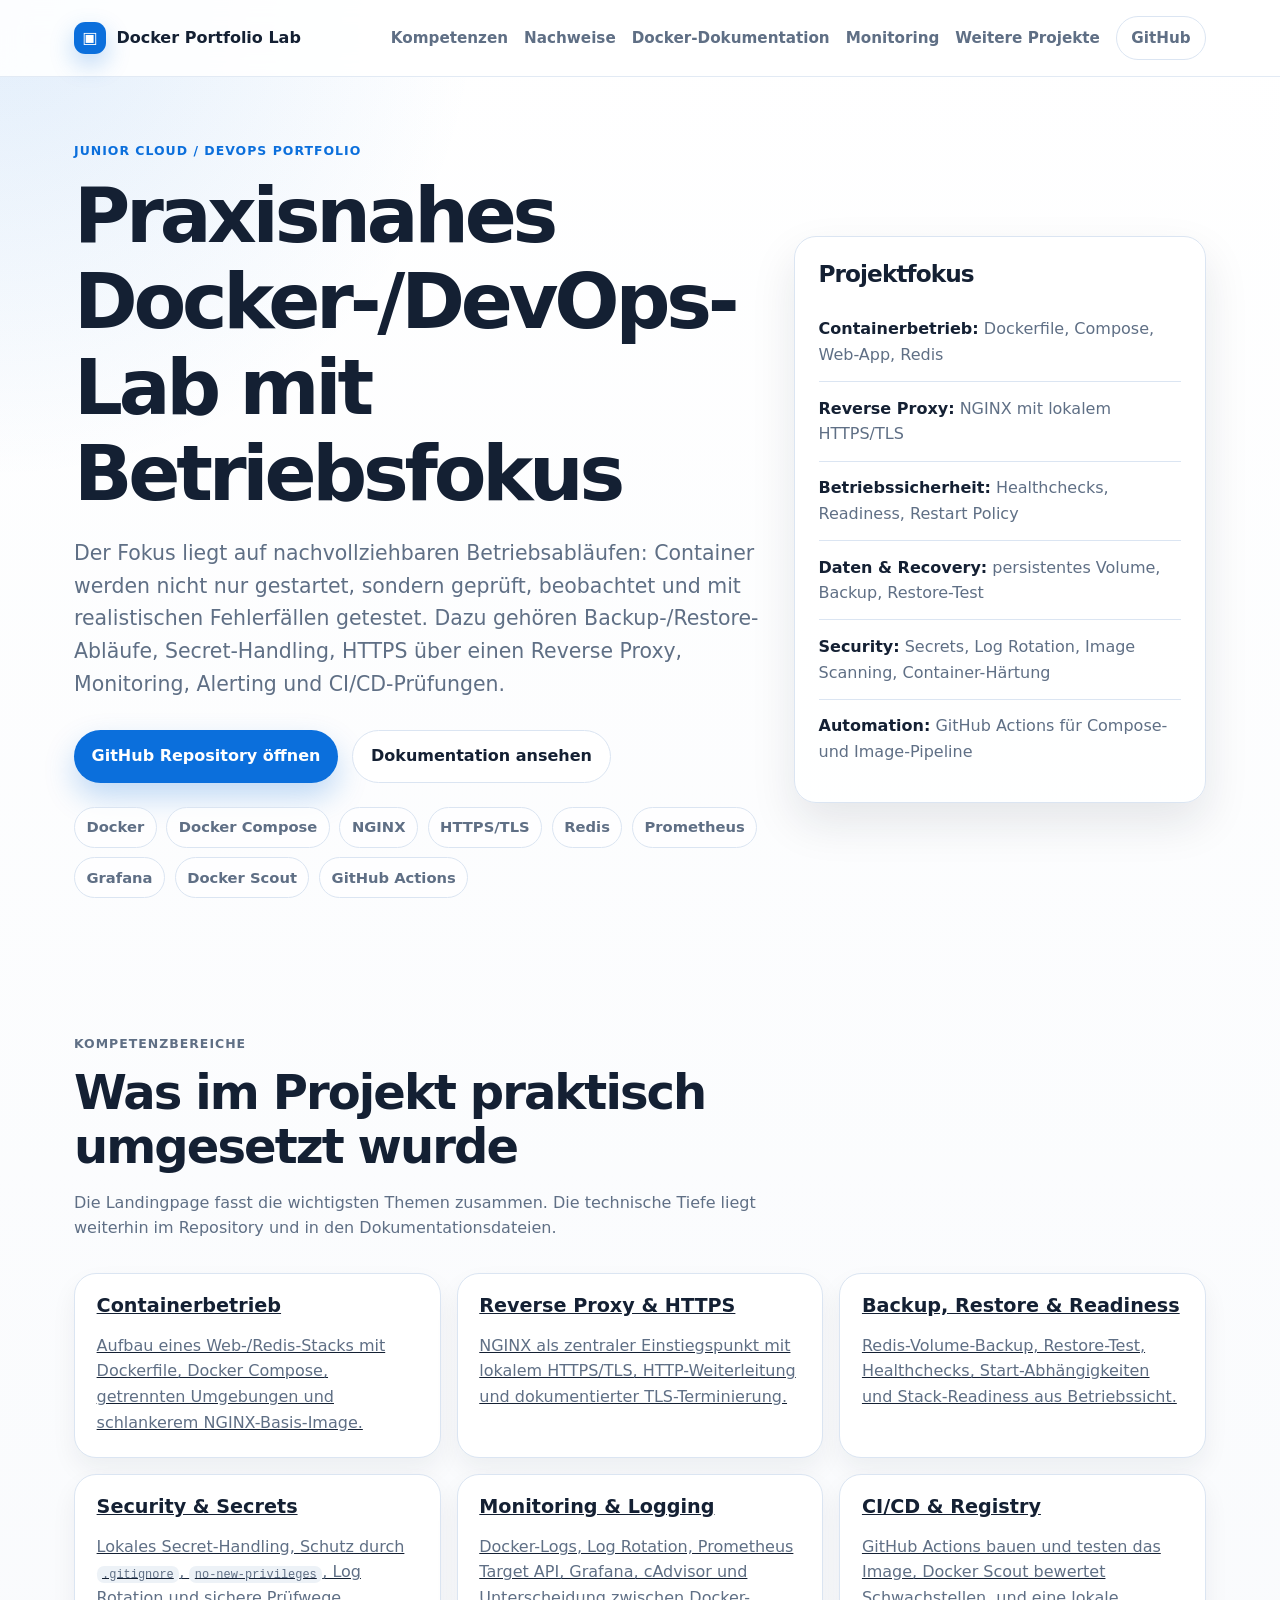
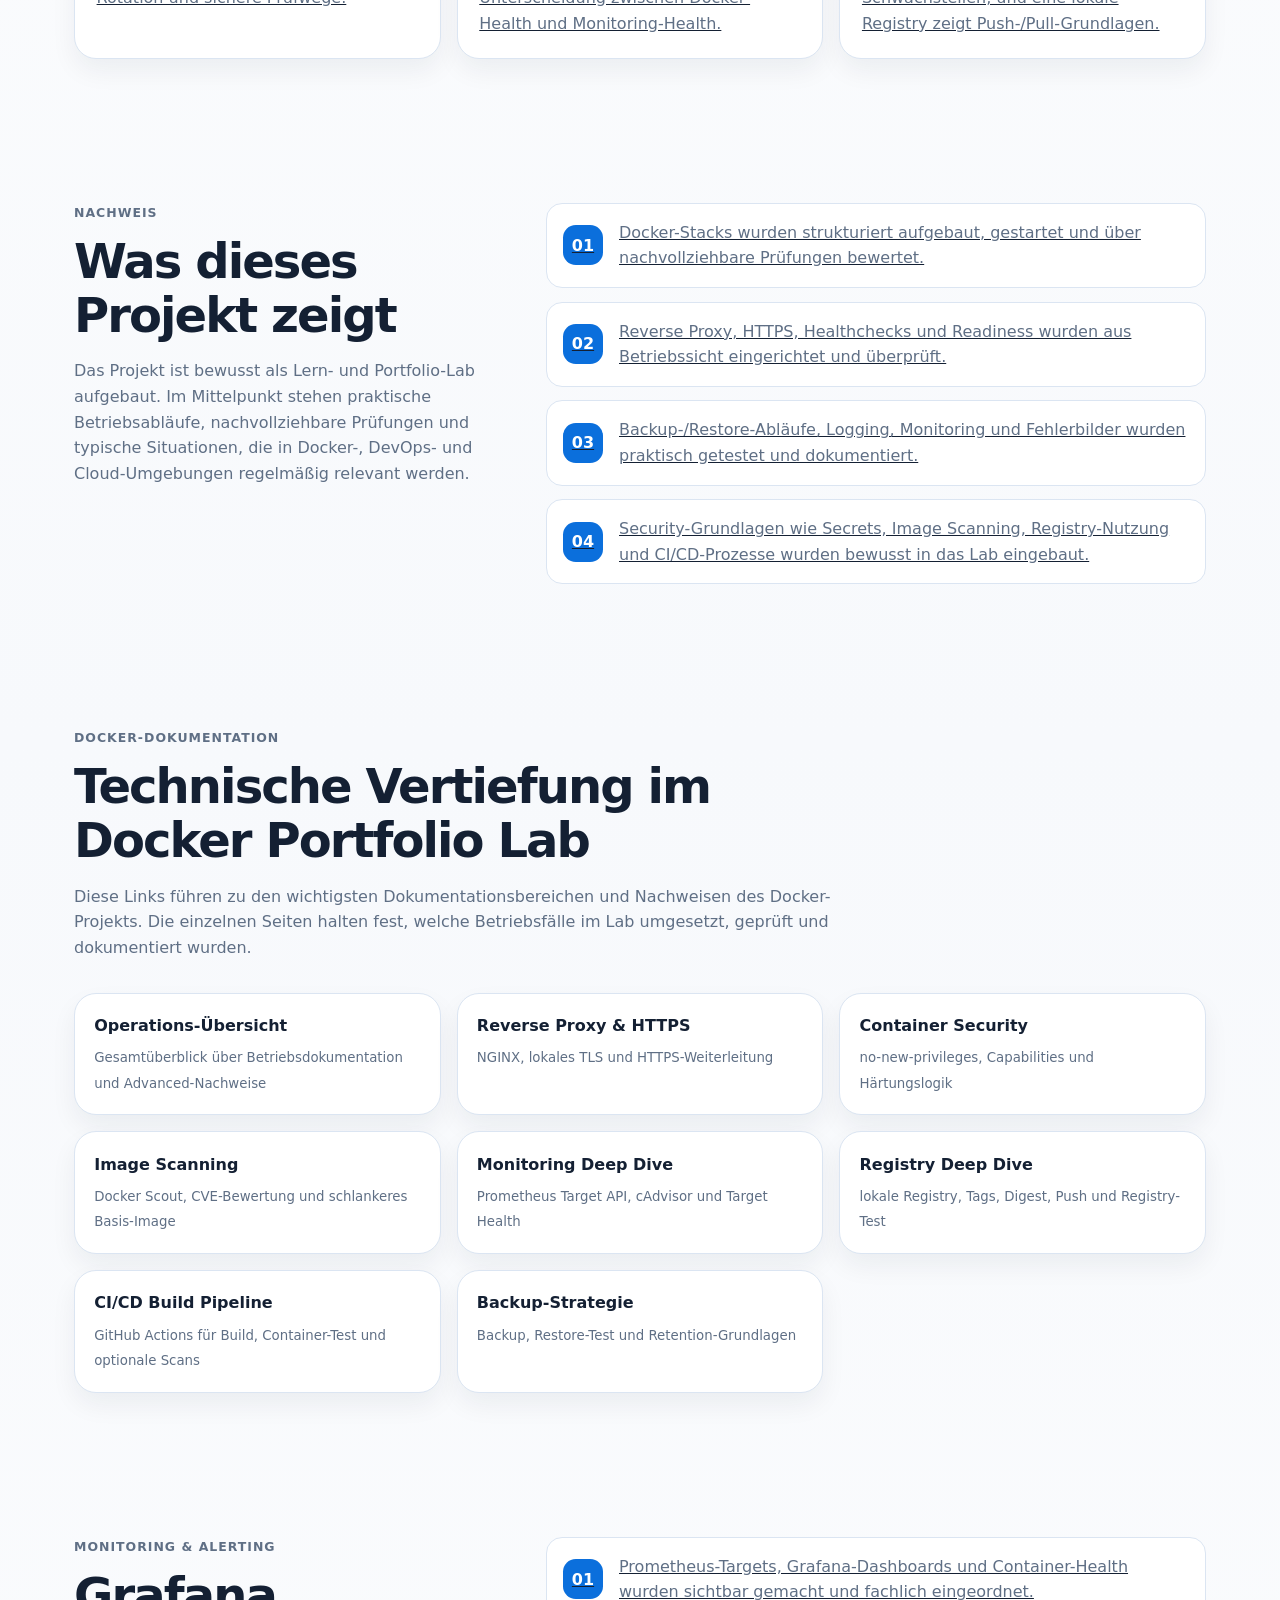
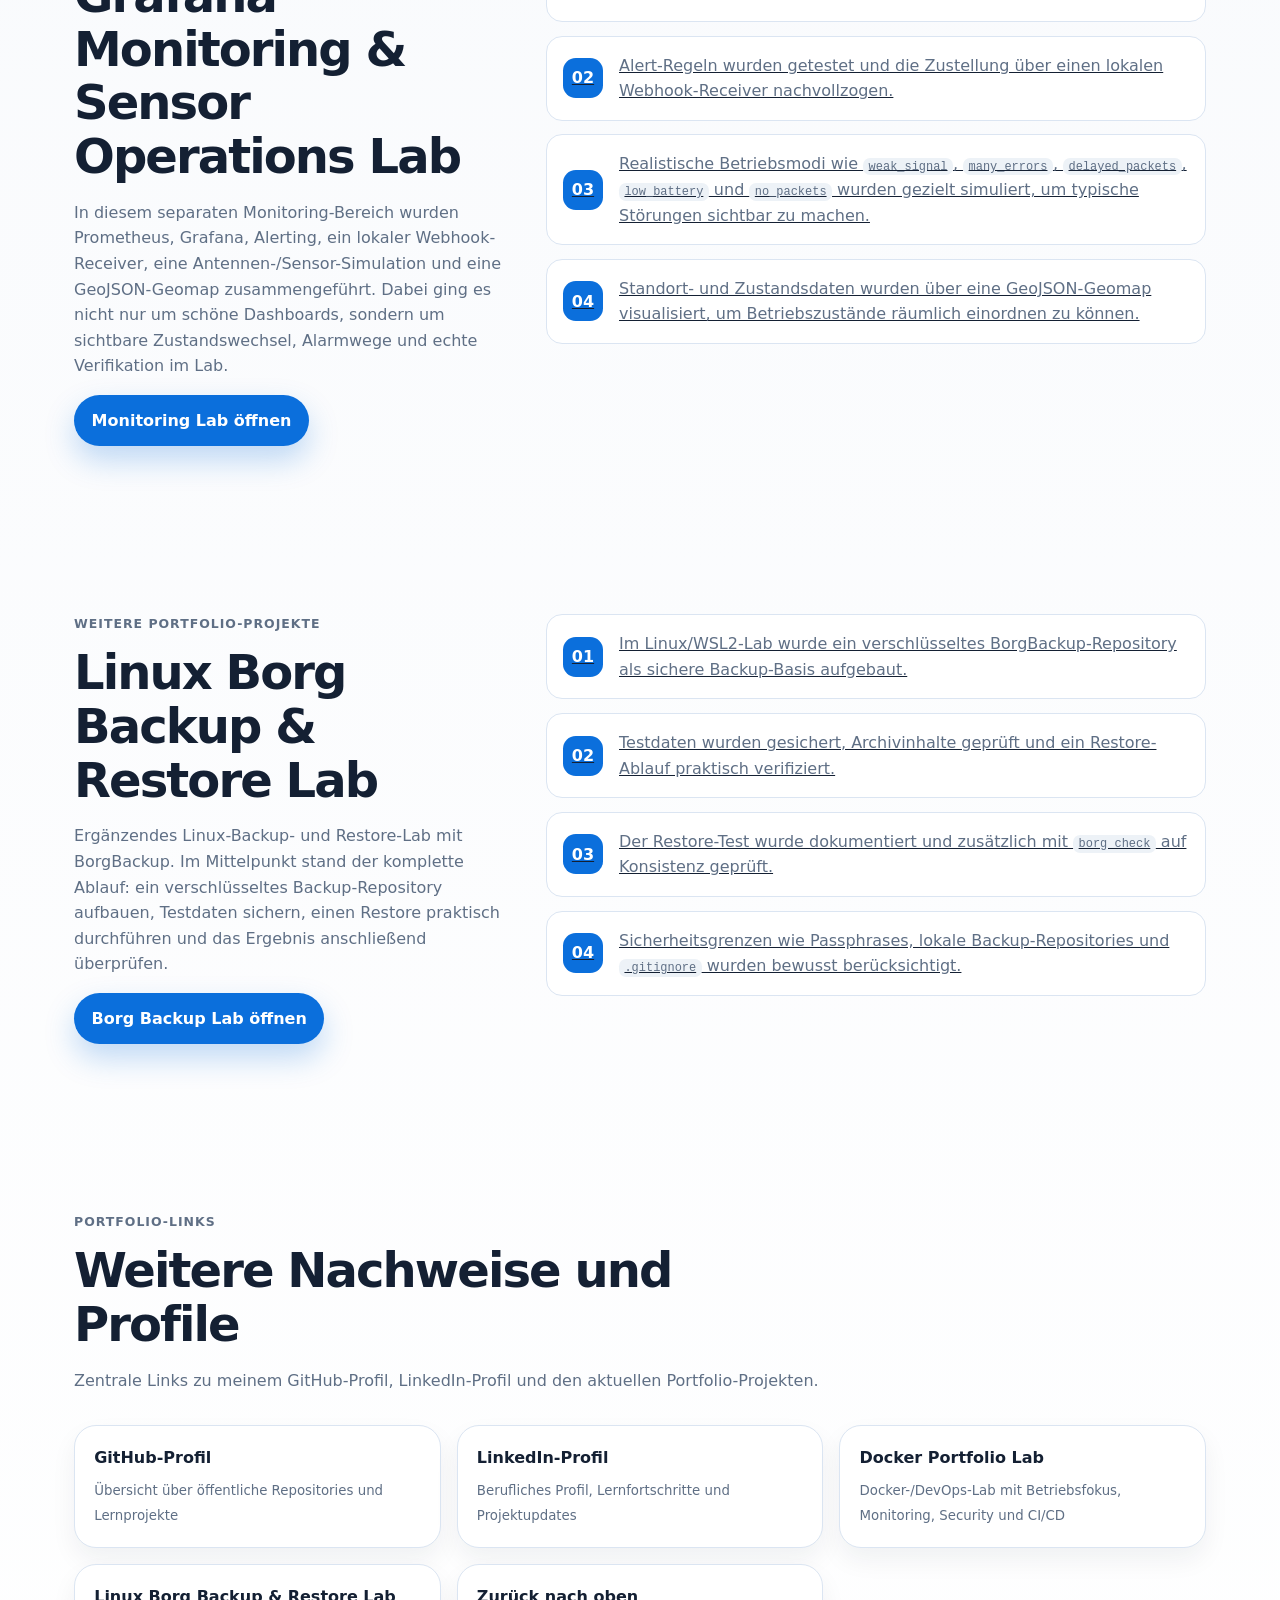
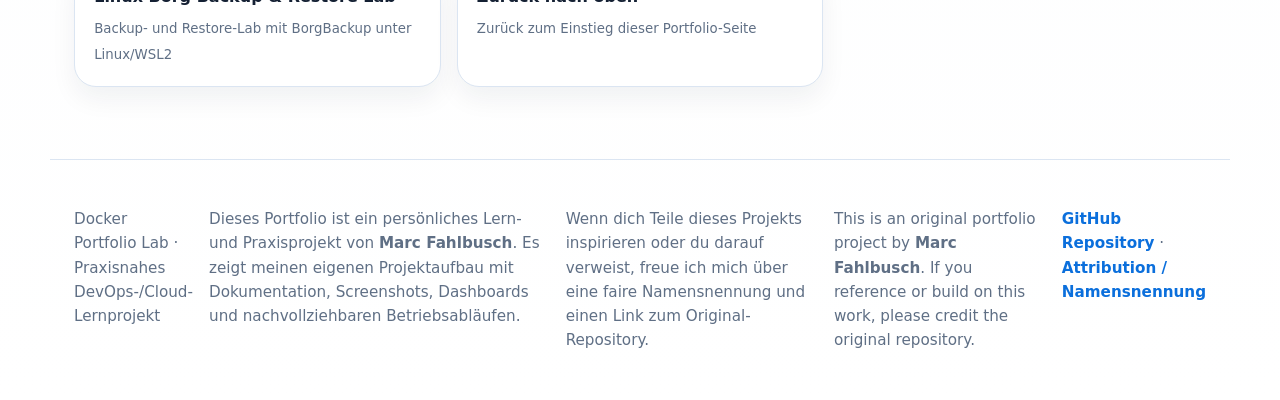
==== index.html @ c4e79643 "Refine portfolio wording and landing page links" ====
<!doctype html>
<html lang="de">
<head>
  <meta charset="utf-8">
  <meta name="viewport" content="width=device-width, initial-scale=1">
  <title>Docker Portfolio Lab | DevOps- & Cloud-Portfolio</title>
  <meta name="description" content="Praxisnahes Docker-/DevOps-Portfolio mit Fokus auf Betrieb, Reverse Proxy, HTTPS, Healthchecks, Backup/Restore, Secrets, Monitoring, Security, Image Scanning, Registry und CI/CD.">
  <link rel="stylesheet" href="assets/styles.css">
</head>
<body id="top">
  <header class="site-header">
    <nav class="nav" aria-label="Hauptnavigation">
      <a class="logo" href="#top" aria-label="Zur Startseite">
        <span class="logo-mark">▣</span>
        <span>Docker Portfolio Lab</span>
      </a>

      <div class="nav-links">
        <a href="#skills">Kompetenzen</a>
        <a href="#proof">Nachweise</a>
        <a href="#docs">Docker-Dokumentation</a>
        <a href="#monitoring-lab">Monitoring</a>
        <a href="#external-projects">Weitere Projekte</a>
        <a class="nav-button" href="https://github.com/MarcF46/docker-portfolio-lab" target="_blank" rel="noopener noreferrer">GitHub</a>
      </div>
    </nav>
  </header>

  <main id="top">
    <section class="hero">
      <div class="hero-content">
        <p class="eyebrow">Junior Cloud / DevOps Portfolio</p>
        <h1>Praxisnahes Docker-/DevOps-Lab mit Betriebsfokus</h1>
        <p class="hero-text">
          Der Fokus liegt auf nachvollziehbaren Betriebsabläufen: Container werden nicht nur gestartet,
          sondern geprüft, beobachtet und mit realistischen Fehlerfällen getestet. Dazu gehören
          Backup-/Restore-Abläufe, Secret-Handling, HTTPS über einen Reverse Proxy, Monitoring,
          Alerting und CI/CD-Prüfungen.
        </p>

        <div class="hero-actions">
          <a class="button primary" href="https://github.com/MarcF46/docker-portfolio-lab" target="_blank" rel="noopener noreferrer">
            GitHub Repository öffnen
          </a>
          <a class="button secondary" href="#docs">
            Dokumentation ansehen
          </a>
        </div>

        <div class="hero-tags" aria-label="Technologien und Themen">
          <span>Docker</span>
          <span>Docker Compose</span>
          <span>NGINX</span>
          <span>HTTPS/TLS</span>
          <span>Redis</span>
          <span>Prometheus</span>
          <span>Grafana</span>
          <span>Docker Scout</span>
          <span>GitHub Actions</span>
        </div>
      </div>

      <aside class="hero-card" aria-label="Projektstatus">
        <h2>Projektfokus</h2>
        <ul>
          <li><strong>Containerbetrieb:</strong> Dockerfile, Compose, Web-App, Redis</li>
          <li><strong>Reverse Proxy:</strong> NGINX mit lokalem HTTPS/TLS</li>
          <li><strong>Betriebssicherheit:</strong> Healthchecks, Readiness, Restart Policy</li>
          <li><strong>Daten & Recovery:</strong> persistentes Volume, Backup, Restore-Test</li>
          <li><strong>Security:</strong> Secrets, Log Rotation, Image Scanning, Container-Härtung</li>
          <li><strong>Automation:</strong> GitHub Actions für Compose- und Image-Pipeline</li>
        </ul>
      </aside>
    </section>

    <section class="section" id="skills">
      <div class="section-heading">
        <p class="eyebrow">Kompetenzbereiche</p>
        <h2>Was im Projekt praktisch umgesetzt wurde</h2>
        <p>
          Die Landingpage fasst die wichtigsten Themen zusammen. Die technische Tiefe liegt weiterhin
          im Repository und in den Dokumentationsdateien.
        </p>
      </div>

      <div class="card-grid">
        <a class="card" href="https://github.com/MarcF46/docker-portfolio-lab" target="_blank" rel="noopener noreferrer">
          <h3>Containerbetrieb</h3>
          <p>
            Aufbau eines Web-/Redis-Stacks mit Dockerfile, Docker Compose,
            getrennten Umgebungen und schlankerem NGINX-Basis-Image.
          </p>
        </a>

        <a class="card" href="https://github.com/MarcF46/docker-portfolio-lab/blob/main/docs/operations/https-local-nginx.md" target="_blank" rel="noopener noreferrer">
          <h3>Reverse Proxy & HTTPS</h3>
          <p>
            NGINX als zentraler Einstiegspunkt mit lokalem HTTPS/TLS,
            HTTP-Weiterleitung und dokumentierter TLS-Terminierung.
          </p>
        </a>

        <a class="card" href="https://github.com/MarcF46/docker-portfolio-lab/blob/main/docs/operations/backup-strategie-gfs.md" target="_blank" rel="noopener noreferrer">
          <h3>Backup, Restore & Readiness</h3>
          <p>
            Redis-Volume-Backup, Restore-Test, Healthchecks, Start-Abhängigkeiten
            und Stack-Readiness aus Betriebssicht.
          </p>
        </a>

        <a class="card" href="https://github.com/MarcF46/docker-portfolio-lab/blob/main/docs/operations/container-security-stage-1.md" target="_blank" rel="noopener noreferrer">
          <h3>Security & Secrets</h3>
          <p>
            Lokales Secret-Handling, Schutz durch <code>.gitignore</code>,
            <code>no-new-privileges</code>, Log Rotation und sichere Prüfwege.
          </p>
        </a>

        <a class="card" href="https://github.com/MarcF46/docker-portfolio-lab/blob/main/docs/operations/grafana-monitoring-lab.md" target="_blank" rel="noopener noreferrer">
          <h3>Monitoring & Logging</h3>
          <p>
            Docker-Logs, Log Rotation, Prometheus Target API, Grafana,
            cAdvisor und Unterscheidung zwischen Docker-Health und Monitoring-Health.
          </p>
        </a>

        <a class="card" href="https://github.com/MarcF46/docker-portfolio-lab/blob/main/docs/operations/cicd-build-pipeline.md" target="_blank" rel="noopener noreferrer">
          <h3>CI/CD & Registry</h3>
          <p>
            GitHub Actions bauen und testen das Image, Docker Scout bewertet Schwachstellen,
            und eine lokale Registry zeigt Push-/Pull-Grundlagen.
          </p>
        </a>
      </div>
    </section>

    <section class="section split-section" id="proof">
      <div>
        <p class="eyebrow">Nachweis</p>
        <h2>Was dieses Projekt zeigt</h2>
        <p>
          Das Projekt ist bewusst als Lern- und Portfolio-Lab aufgebaut. Im Mittelpunkt stehen
          praktische Betriebsabläufe, nachvollziehbare Prüfungen und typische Situationen,
          die in Docker-, DevOps- und Cloud-Umgebungen regelmäßig relevant werden.
        </p>
      </div>

      <div class="proof-list">
        <a class="proof-item" href="https://github.com/MarcF46/docker-portfolio-lab" target="_blank" rel="noopener noreferrer">
          <span>01</span>
          <p>Docker-Stacks wurden strukturiert aufgebaut, gestartet und über nachvollziehbare Prüfungen bewertet.</p>
        </a>
        <a class="proof-item" href="https://github.com/MarcF46/docker-portfolio-lab/blob/main/docs/operations/https-local-nginx.md" target="_blank" rel="noopener noreferrer">
          <span>02</span>
          <p>Reverse Proxy, HTTPS, Healthchecks und Readiness wurden aus Betriebssicht eingerichtet und überprüft.</p>
        </a>
        <a class="proof-item" href="https://github.com/MarcF46/docker-portfolio-lab/blob/main/docs/operations/README.md" target="_blank" rel="noopener noreferrer">
          <span>03</span>
          <p>Backup-/Restore-Abläufe, Logging, Monitoring und Fehlerbilder wurden praktisch getestet und dokumentiert.</p>
        </a>
        <a class="proof-item" href="https://github.com/MarcF46/docker-portfolio-lab/blob/main/docs/operations/container-security-stage-1.md" target="_blank" rel="noopener noreferrer">
          <span>04</span>
          <p>Security-Grundlagen wie Secrets, Image Scanning, Registry-Nutzung und CI/CD-Prozesse wurden bewusst in das Lab eingebaut.</p>
        </a>
      </div>
    </section>

    <section class="section" id="docs">
      <div class="section-heading">
        <p class="eyebrow">Docker-Dokumentation</p>
        <h2>Technische Vertiefung im Docker Portfolio Lab</h2>
        <p>
          Diese Links führen zu den wichtigsten Dokumentationsbereichen und Nachweisen des Docker-Projekts.
          Die einzelnen Seiten halten fest, welche Betriebsfälle im Lab umgesetzt, geprüft und dokumentiert wurden.
        </p>
      </div>

      <div class="link-grid">
        <a class="doc-link" href="https://github.com/MarcF46/docker-portfolio-lab/blob/main/docs/operations/README.md" target="_blank" rel="noopener noreferrer">
          <span>Operations-Übersicht</span>
          <small>Gesamtüberblick über Betriebsdokumentation und Advanced-Nachweise</small>
        </a>
        <a class="doc-link" href="https://github.com/MarcF46/docker-portfolio-lab/blob/main/docs/operations/https-local-nginx.md" target="_blank" rel="noopener noreferrer">
          <span>Reverse Proxy & HTTPS</span>
          <small>NGINX, lokales TLS und HTTPS-Weiterleitung</small>
        </a>
        <a class="doc-link" href="https://github.com/MarcF46/docker-portfolio-lab/blob/main/docs/operations/container-security-stage-1.md" target="_blank" rel="noopener noreferrer">
          <span>Container Security</span>
          <small>no-new-privileges, Capabilities und Härtungslogik</small>
        </a>
        <a class="doc-link" href="https://github.com/MarcF46/docker-portfolio-lab/blob/main/docs/operations/image-scanning-docker-scout.md" target="_blank" rel="noopener noreferrer">
          <span>Image Scanning</span>
          <small>Docker Scout, CVE-Bewertung und schlankeres Basis-Image</small>
        </a>
        <a class="doc-link" href="https://github.com/MarcF46/docker-portfolio-lab/blob/main/docs/operations/prometheus-target-api-check.md" target="_blank" rel="noopener noreferrer">
          <span>Monitoring Deep Dive</span>
          <small>Prometheus Target API, cAdvisor und Target Health</small>
        </a>
        <a class="doc-link" href="https://github.com/MarcF46/docker-portfolio-lab/blob/main/docs/operations/registry-deep-dive.md" target="_blank" rel="noopener noreferrer">
          <span>Registry Deep Dive</span>
          <small>lokale Registry, Tags, Digest, Push und Registry-Test</small>
        </a>
        <a class="doc-link" href="https://github.com/MarcF46/docker-portfolio-lab/blob/main/docs/operations/cicd-build-pipeline.md" target="_blank" rel="noopener noreferrer">
          <span>CI/CD Build Pipeline</span>
          <small>GitHub Actions für Build, Container-Test und optionale Scans</small>
        </a>
        <a class="doc-link" href="https://github.com/MarcF46/docker-portfolio-lab/blob/main/docs/operations/backup-strategie-gfs.md" target="_blank" rel="noopener noreferrer">
          <span>Backup-Strategie</span>
          <small>Backup, Restore-Test und Retention-Grundlagen</small>
        </a>
      </div>
    </section>

    <section class="section split-section" id="monitoring-lab">
      <div>
        <p class="eyebrow">Monitoring & Alerting</p>
        <h2>Grafana Monitoring & Sensor Operations Lab</h2>
        <p>
          In diesem separaten Monitoring-Bereich wurden Prometheus, Grafana, Alerting,
          ein lokaler Webhook-Receiver, eine Antennen-/Sensor-Simulation und eine GeoJSON-Geomap
          zusammengeführt. Dabei ging es nicht nur um schöne Dashboards, sondern um sichtbare
          Zustandswechsel, Alarmwege und echte Verifikation im Lab.
        </p>
        <div class="hero-actions">
          <a class="button primary" href="https://github.com/MarcF46/docker-portfolio-lab/blob/main/docs/operations/grafana-monitoring-lab.md" target="_blank" rel="noopener noreferrer">
            Monitoring Lab öffnen
          </a>
        </div>
      </div>

      <div class="proof-list">
        <a class="proof-item" href="https://github.com/MarcF46/docker-portfolio-lab/blob/main/docs/operations/grafana-monitoring-lab.md#prometheus-target-health" target="_blank" rel="noopener noreferrer">
          <span>01</span>
          <p>Prometheus-Targets, Grafana-Dashboards und Container-Health wurden sichtbar gemacht und fachlich eingeordnet.</p>
        </a>
        <a class="proof-item" href="https://github.com/MarcF46/docker-portfolio-lab/blob/main/docs/operations/grafana-monitoring-lab.md#alerting-und-webhook-receiver" target="_blank" rel="noopener noreferrer">
          <span>02</span>
          <p>Alert-Regeln wurden getestet und die Zustellung über einen lokalen Webhook-Receiver nachvollzogen.</p>
        </a>
        <a class="proof-item" href="https://github.com/MarcF46/docker-portfolio-lab/blob/main/docs/operations/grafana-monitoring-lab.md#antennen-sensor-simulator" target="_blank" rel="noopener noreferrer">
          <span>03</span>
          <p>Realistische Betriebsmodi wie <code>weak_signal</code>, <code>many_errors</code>, <code>delayed_packets</code>, <code>low_battery</code> und <code>no_packets</code> wurden gezielt simuliert, um typische Störungen sichtbar zu machen.</p>
        </a>
        <a class="proof-item" href="https://github.com/MarcF46/docker-portfolio-lab/blob/main/docs/operations/grafana-monitoring-lab.md#standortvisualisierung-mit-geojson" target="_blank" rel="noopener noreferrer">
          <span>04</span>
          <p>Standort- und Zustandsdaten wurden über eine GeoJSON-Geomap visualisiert, um Betriebszustände räumlich einordnen zu können.</p>
        </a>
      </div>
    </section>

<section class="section split-section" id="external-projects">
      <div>
        <p class="eyebrow">Weitere Portfolio-Projekte</p>
        <h2>Linux Borg Backup & Restore Lab</h2>
        <p>
          Ergänzendes Linux-Backup- und Restore-Lab mit BorgBackup. Im Mittelpunkt stand
          der komplette Ablauf: ein verschlüsseltes Backup-Repository aufbauen, Testdaten sichern,
          einen Restore praktisch durchführen und das Ergebnis anschließend überprüfen.
        </p>
        <div class="hero-actions">
          <a class="button primary" href="https://github.com/MarcF46/linux-borg-backup-restore-lab" target="_blank" rel="noopener noreferrer">
            Borg Backup Lab öffnen
          </a>
        </div>
      </div>

      <div class="proof-list">
        <a class="proof-item" href="https://github.com/MarcF46/linux-borg-backup-restore-lab" target="_blank" rel="noopener noreferrer">
          <span>01</span>
          <p>Im Linux/WSL2-Lab wurde ein verschlüsseltes BorgBackup-Repository als sichere Backup-Basis aufgebaut.</p>
        </a>
        <a class="proof-item" href="https://github.com/MarcF46/linux-borg-backup-restore-lab" target="_blank" rel="noopener noreferrer">
          <span>02</span>
          <p>Testdaten wurden gesichert, Archivinhalte geprüft und ein Restore-Ablauf praktisch verifiziert.</p>
        </a>
        <a class="proof-item" href="https://github.com/MarcF46/linux-borg-backup-restore-lab" target="_blank" rel="noopener noreferrer">
          <span>03</span>
          <p>Der Restore-Test wurde dokumentiert und zusätzlich mit <code>borg check</code> auf Konsistenz geprüft.</p>
        </a>
        <a class="proof-item" href="https://github.com/MarcF46/linux-borg-backup-restore-lab" target="_blank" rel="noopener noreferrer">
          <span>04</span>
          <p>Sicherheitsgrenzen wie Passphrases, lokale Backup-Repositories und <code>.gitignore</code> wurden bewusst berücksichtigt.</p>
        </a>
      </div>
    </section>

    <section class="section" id="portfolio-links">
      <div class="section-heading">
        <p class="eyebrow">Portfolio-Links</p>
        <h2>Weitere Nachweise und Profile</h2>
        <p>
          Zentrale Links zu meinem GitHub-Profil, LinkedIn-Profil und den aktuellen Portfolio-Projekten.
        </p>
      </div>

      <div class="link-grid">
        <a class="doc-link" href="https://github.com/MarcF46" target="_blank" rel="noopener noreferrer">
          <span>GitHub-Profil</span>
          <small>Übersicht über öffentliche Repositories und Lernprojekte</small>
        </a>
        <a class="doc-link" href="https://www.linkedin.com/in/marc-fahlbusch-1762b3335" target="_blank" rel="noopener noreferrer">
          <span>LinkedIn-Profil</span>
          <small>Berufliches Profil, Lernfortschritte und Projektupdates</small>
        </a>
        <a class="doc-link" href="https://github.com/MarcF46/docker-portfolio-lab" target="_blank" rel="noopener noreferrer">
          <span>Docker Portfolio Lab</span>
          <small>Docker-/DevOps-Lab mit Betriebsfokus, Monitoring, Security und CI/CD</small>
        </a>
        <a class="doc-link" href="https://github.com/MarcF46/linux-borg-backup-restore-lab" target="_blank" rel="noopener noreferrer">
          <span>Linux Borg Backup & Restore Lab</span>
          <small>Backup- und Restore-Lab mit BorgBackup unter Linux/WSL2</small>
        </a>
        <a class="doc-link" href="#top">
          <span>Zurück nach oben</span>
          <small>Zurück zum Einstieg dieser Portfolio-Seite</small>
        </a>
      </div>
    </section>
  </main>

  <footer class="site-footer">
    <p>Docker Portfolio Lab · Praxisnahes DevOps-/Cloud-Lernprojekt</p>

    <p>
      Dieses Portfolio ist ein persönliches Lern- und Praxisprojekt von <strong>Marc Fahlbusch</strong>.
      Es zeigt meinen eigenen Projektaufbau mit Dokumentation, Screenshots, Dashboards und nachvollziehbaren Betriebsabläufen.
    </p>

    <p>
      Wenn dich Teile dieses Projekts inspirieren oder du darauf verweist, freue ich mich über eine faire Namensnennung
      und einen Link zum Original-Repository.
    </p>

    <p>
      This is an original portfolio project by <strong>Marc Fahlbusch</strong>.
      If you reference or build on this work, please credit the original repository.
    </p>

    <p>
      <a href="https://github.com/MarcF46/docker-portfolio-lab" target="_blank" rel="noopener noreferrer">GitHub Repository</a>
      ·
      <a href="https://github.com/MarcF46/docker-portfolio-lab/blob/main/ATTRIBUTION.md" target="_blank" rel="noopener noreferrer">Attribution / Namensnennung</a>
    </p>
  </footer>
</body>
</html>
---- assets/styles.css ----
:root {
  --bg: #f7f9fc;
  --surface: #ffffff;
  --surface-soft: #eef5ff;
  --text: #142033;
  --muted: #5f6f85;
  --line: #dbe5f2;
  --brand: #0b6fdc;
  --brand-dark: #084f9f;
  --shadow: 0 20px 45px rgba(20, 32, 51, 0.10);
  --radius: 22px;
}

* {
  box-sizing: border-box;
}

html {
  scroll-behavior: smooth;
}

body {
  margin: 0;
  font-family: system-ui, -apple-system, BlinkMacSystemFont, "Segoe UI", sans-serif;
  color: var(--text);
  background:
    radial-gradient(circle at top left, rgba(11, 111, 220, 0.12), transparent 30rem),
    linear-gradient(180deg, #ffffff 0%, var(--bg) 45%, #ffffff 100%);
  line-height: 1.6;
}

a {
  color: inherit;
}

code {
  padding: 0.12rem 0.34rem;
  border-radius: 0.45rem;
  background: #edf2f7;
  font-size: 0.92em;
}

.site-header {
  position: sticky;
  top: 0;
  z-index: 10;
  border-bottom: 1px solid rgba(219, 229, 242, 0.8);
  background: rgba(255, 255, 255, 0.88);
  backdrop-filter: blur(14px);
}

.nav {
  max-width: 1180px;
  margin: 0 auto;
  padding: 1rem 1.5rem;
  display: flex;
  align-items: center;
  justify-content: space-between;
  gap: 1rem;
}

.logo {
  display: inline-flex;
  align-items: center;
  gap: 0.65rem;
  color: var(--text);
  font-weight: 800;
  text-decoration: none;
}

.logo-mark {
  display: inline-grid;
  place-items: center;
  width: 2rem;
  height: 2rem;
  border-radius: 0.7rem;
  color: white;
  background: var(--brand);
  box-shadow: 0 10px 25px rgba(11, 111, 220, 0.28);
}

.nav-links {
  display: flex;
  align-items: center;
  gap: 1rem;
  font-size: 0.95rem;
}

.nav-links a {
  color: var(--muted);
  font-weight: 600;
  text-decoration: none;
}

.nav-links a:hover {
  color: var(--brand);
}

.nav-button {
  padding: 0.55rem 0.9rem;
  border: 1px solid var(--line);
  border-radius: 999px;
  background: var(--surface);
}

.hero,
.section,
.site-footer {
  max-width: 1180px;
  margin: 0 auto;
  padding-inline: 1.5rem;
}

.hero {
  min-height: 74vh;
  display: grid;
  grid-template-columns: minmax(0, 1.25fr) minmax(280px, 0.75fr);
  align-items: center;
  gap: 2rem;
  padding-top: 4rem;
  padding-bottom: 4rem;
}

.eyebrow {
  margin: 0 0 0.75rem;
  color: var(--brand);
  font-weight: 800;
  letter-spacing: 0.08em;
  text-transform: uppercase;
  font-size: 0.78rem;
}

h1,
h2,
h3 {
  margin-top: 0;
  line-height: 1.12;
}

h1 {
  max-width: 850px;
  margin-bottom: 1.25rem;
  font-size: clamp(2.5rem, 6vw, 5.2rem);
  letter-spacing: -0.055em;
}

h2 {
  margin-bottom: 1rem;
  font-size: clamp(2rem, 4vw, 3rem);
  letter-spacing: -0.04em;
}

h3 {
  margin-bottom: 0.75rem;
  font-size: 1.2rem;
}

.hero-text {
  max-width: 720px;
  margin: 0 0 1.8rem;
  color: var(--muted);
  font-size: clamp(1.08rem, 2vw, 1.28rem);
}

.hero-actions {
  display: flex;
  flex-wrap: wrap;
  gap: 0.9rem;
  margin-bottom: 1.5rem;
}

.button {
  display: inline-flex;
  align-items: center;
  justify-content: center;
  min-height: 2.9rem;
  padding: 0.8rem 1.1rem;
  border-radius: 999px;
  font-weight: 800;
  text-decoration: none;
  transition: transform 0.15s ease, box-shadow 0.15s ease, background 0.15s ease;
}

.button:hover {
  transform: translateY(-1px);
}

.button.primary {
  color: white;
  background: var(--brand);
  box-shadow: 0 14px 30px rgba(11, 111, 220, 0.25);
}

.button.primary:hover {
  background: var(--brand-dark);
}

.button.secondary {
  color: var(--text);
  border: 1px solid var(--line);
  background: var(--surface);
}

.hero-tags {
  display: flex;
  flex-wrap: wrap;
  gap: 0.6rem;
}

.hero-tags span {
  padding: 0.48rem 0.72rem;
  border: 1px solid var(--line);
  border-radius: 999px;
  color: var(--muted);
  background: rgba(255, 255, 255, 0.75);
  font-size: 0.92rem;
  font-weight: 700;
}

.hero-card {
  padding: 1.5rem;
  border: 1px solid var(--line);
  border-radius: var(--radius);
  background: rgba(255, 255, 255, 0.86);
  box-shadow: var(--shadow);
}

.hero-card h2 {
  font-size: 1.45rem;
}

.hero-card ul {
  padding: 0;
  margin: 0;
  list-style: none;
}

.hero-card li {
  padding: 0.85rem 0;
  border-top: 1px solid var(--line);
  color: var(--muted);
}

.hero-card li:first-child {
  border-top: 0;
}

.hero-card strong {
  color: var(--text);
}

.section {
  padding-top: 4.5rem;
  padding-bottom: 4.5rem;
}

.section-heading {
  max-width: 760px;
  margin-bottom: 2rem;
}

.section-heading p,
.split-section > div:first-child p,
.callout p {
  color: var(--muted);
}

.card-grid,
.link-grid {
  display: grid;
  grid-template-columns: repeat(3, minmax(0, 1fr));
  gap: 1rem;
}

.card,
.doc-link {
  border: 1px solid var(--line);
  border-radius: var(--radius);
  background: var(--surface);
  box-shadow: 0 12px 26px rgba(20, 32, 51, 0.06);
}

.card {
  padding: 1.35rem;
}

.card p {
  margin-bottom: 0;
  color: var(--muted);
}

.split-section {
  display: grid;
  grid-template-columns: minmax(0, 0.8fr) minmax(300px, 1.2fr);
  gap: 2rem;
  align-items: start;
}

.proof-list {
  display: grid;
  gap: 0.85rem;
}

.proof-item {
  display: grid;
  grid-template-columns: auto 1fr;
  gap: 1rem;
  align-items: center;
  padding: 1rem;
  border: 1px solid var(--line);
  border-radius: 1rem;
  background: var(--surface);
}

.proof-item span {
  display: inline-grid;
  place-items: center;
  width: 2.5rem;
  height: 2.5rem;
  border-radius: 0.8rem;
  color: white;
  background: var(--brand);
  font-weight: 900;
}

.proof-item p {
  margin: 0;
  color: var(--muted);
}

.doc-link {
  display: block;
  padding: 1.2rem;
  text-decoration: none;
  transition: transform 0.15s ease, border-color 0.15s ease, box-shadow 0.15s ease;
}

.doc-link:hover {
  transform: translateY(-2px);
  border-color: rgba(11, 111, 220, 0.45);
  box-shadow: 0 18px 34px rgba(20, 32, 51, 0.10);
}

.doc-link span {
  display: block;
  margin-bottom: 0.35rem;
  color: var(--text);
  font-weight: 850;
}

.doc-link small {
  color: var(--muted);
}

.callout {
  display: flex;
  align-items: center;
  justify-content: space-between;
  gap: 1.5rem;
  margin-bottom: 3rem;
  padding: 2rem;
  border: 1px solid var(--line);
  border-radius: calc(var(--radius) + 6px);
  background: linear-gradient(135deg, var(--surface-soft), #ffffff);
  box-shadow: var(--shadow);
}

.callout p {
  margin-bottom: 0;
}

.site-footer {
  display: flex;
  justify-content: space-between;
  gap: 1rem;
  padding-top: 2rem;
  padding-bottom: 2rem;
  border-top: 1px solid var(--line);
  color: var(--muted);
  font-size: 0.95rem;
}

.site-footer a {
  color: var(--brand);
  font-weight: 750;
  text-decoration: none;
}

@media (max-width: 900px) {
  .nav {
    align-items: flex-start;
    flex-direction: column;
  }

  .nav-links {
    flex-wrap: wrap;
  }

  .hero,
  .split-section {
    grid-template-columns: 1fr;
  }

  .hero {
    min-height: auto;
    padding-top: 3rem;
  }

  .card-grid,
  .link-grid {
    grid-template-columns: repeat(2, minmax(0, 1fr));
  }

  .callout,
  .site-footer {
    align-items: flex-start;
    flex-direction: column;
  }
}

@media (max-width: 620px) {
  .nav-links a:not(.nav-button) {
    display: none;
  }

  .hero,
  .section,
  .site-footer {
    padding-inline: 1rem;
  }

  .hero-actions {
    flex-direction: column;
  }

  .button {
    width: 100%;
  }

  .card-grid,
  .link-grid {
    grid-template-columns: 1fr;
  }

  .callout {
    padding: 1.25rem;
  }
}
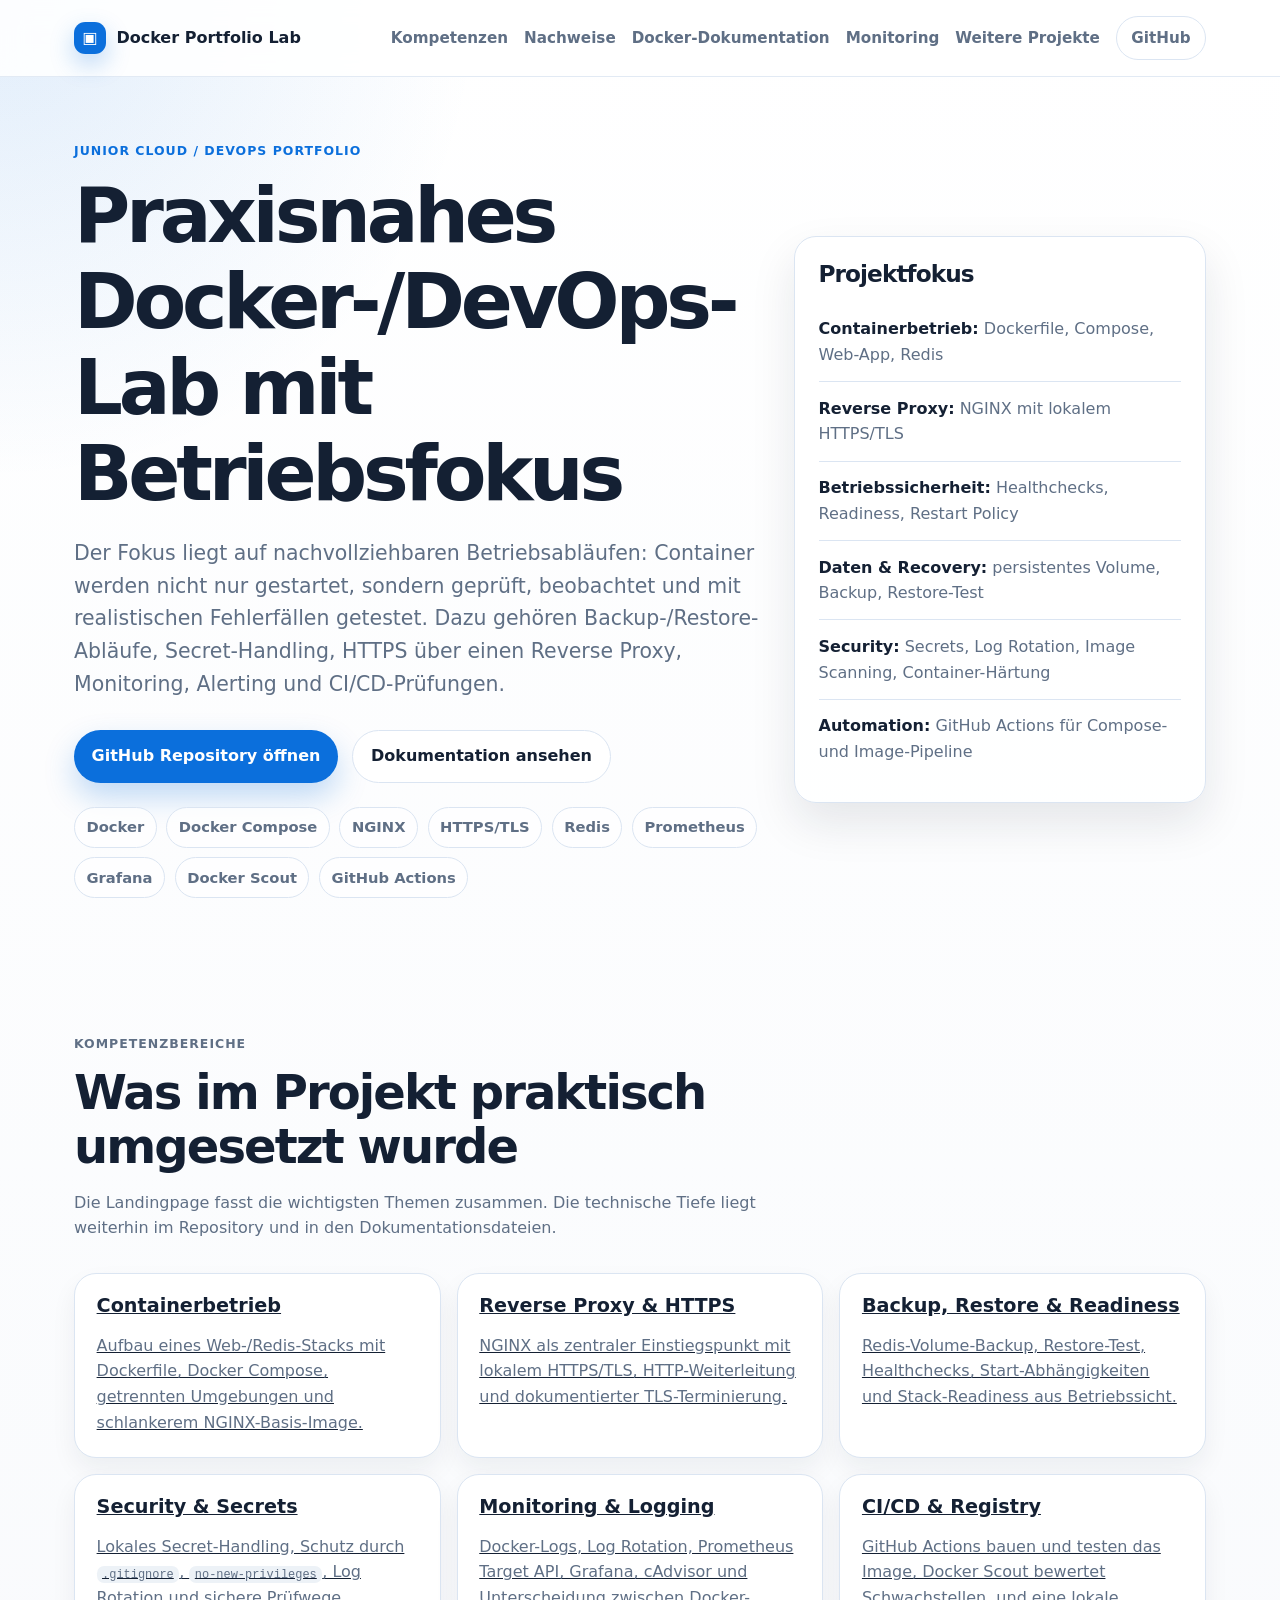
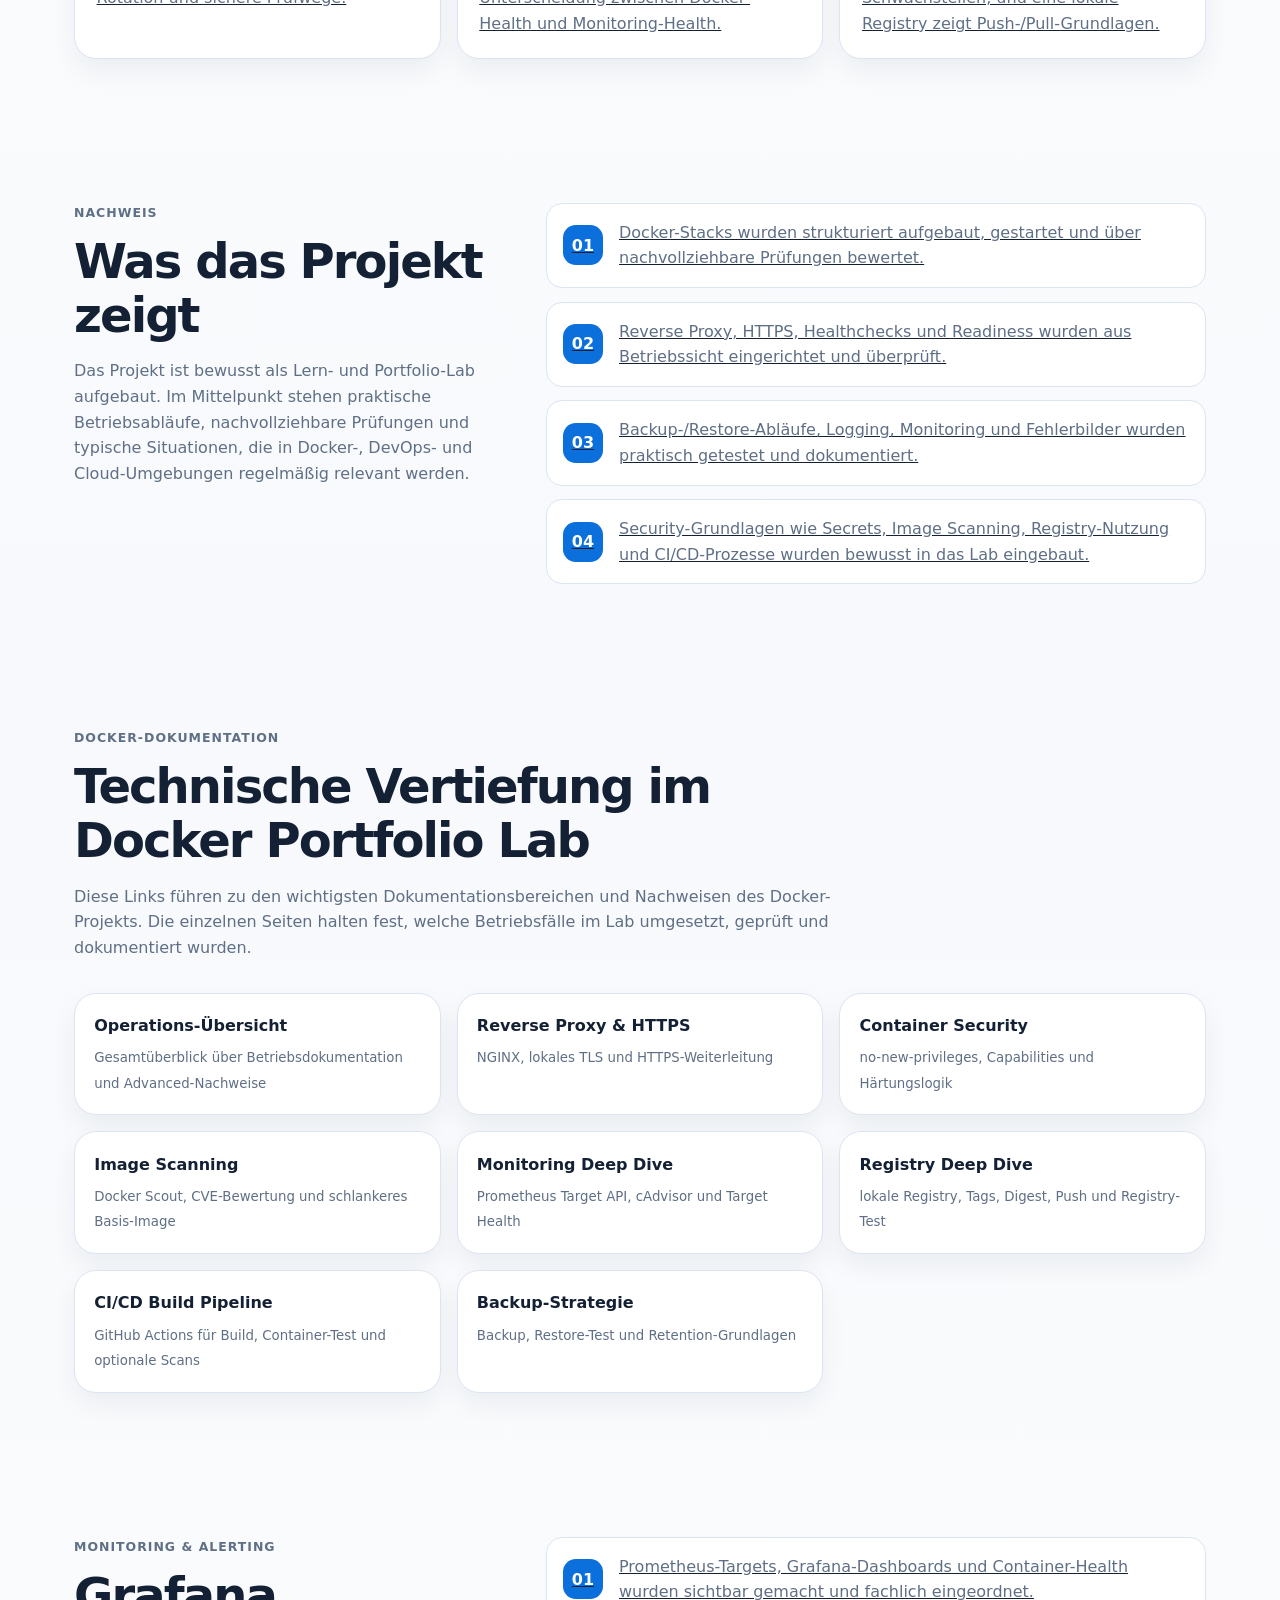
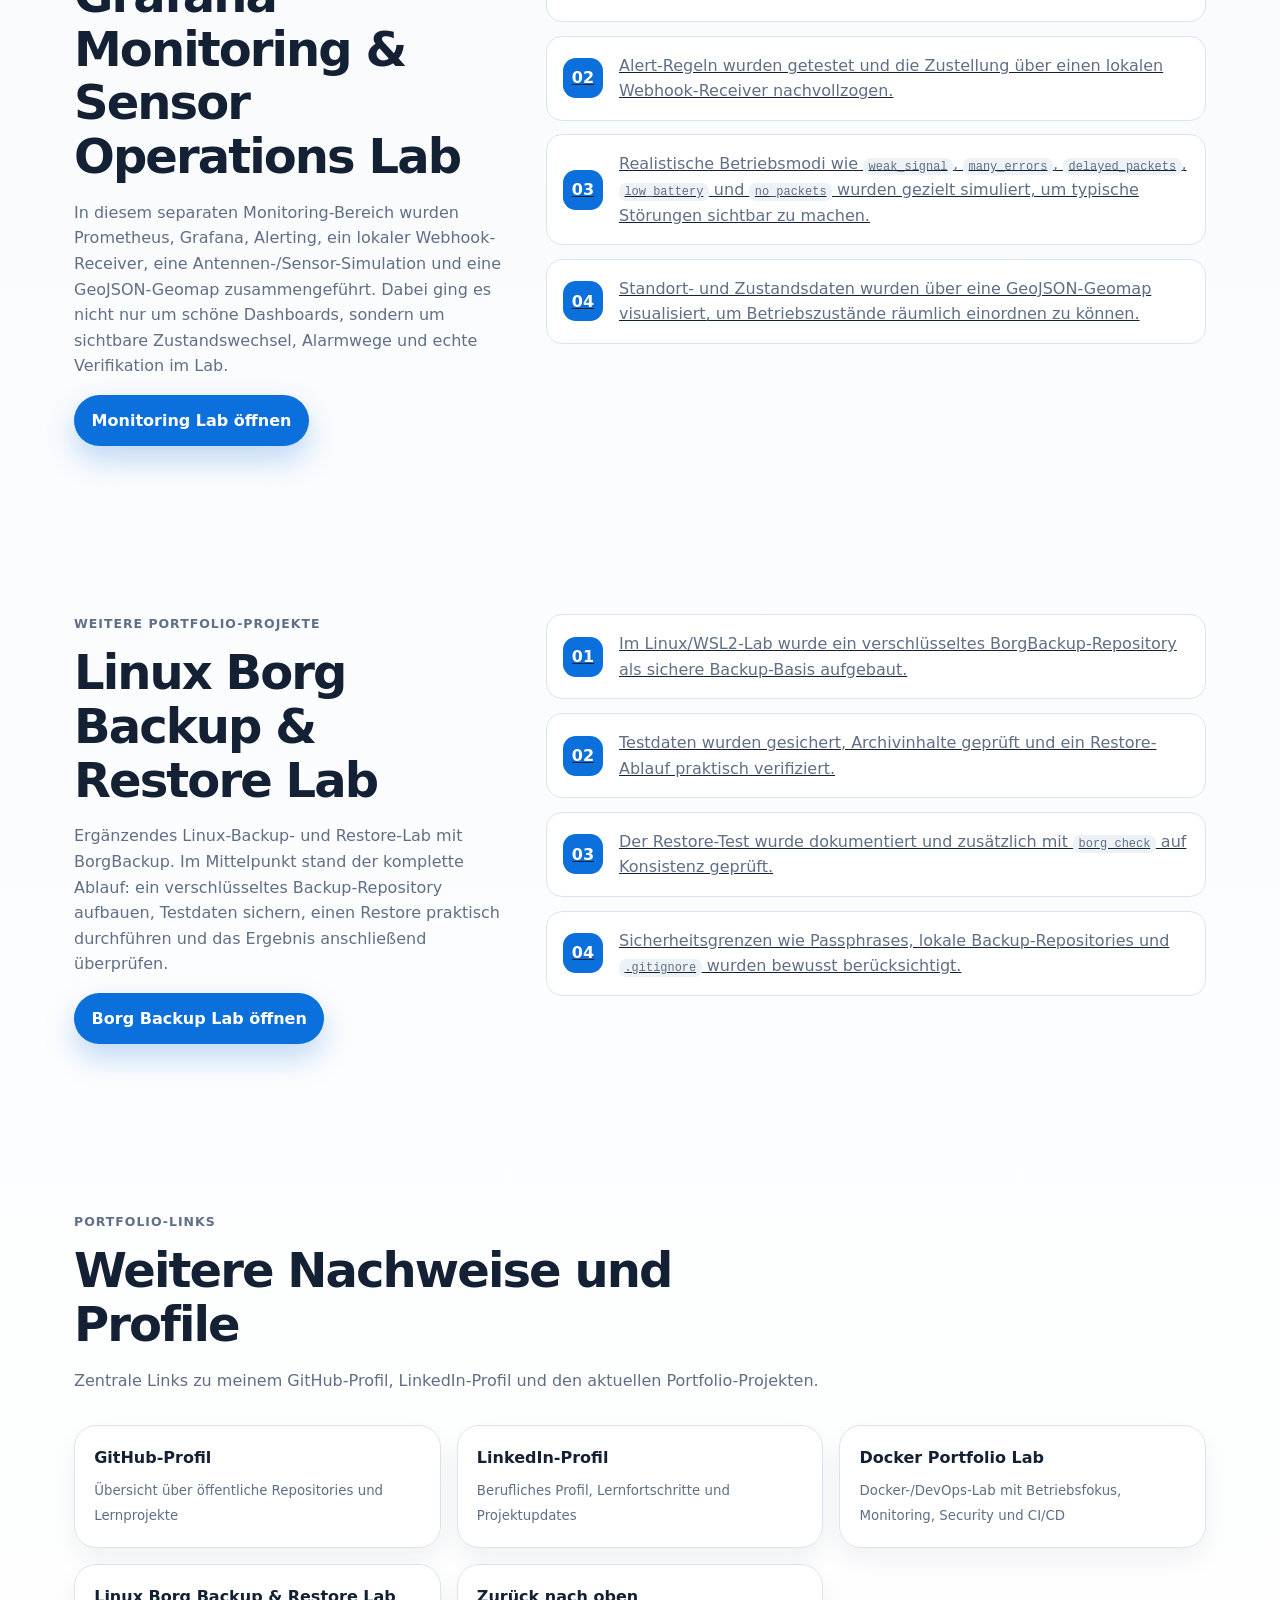
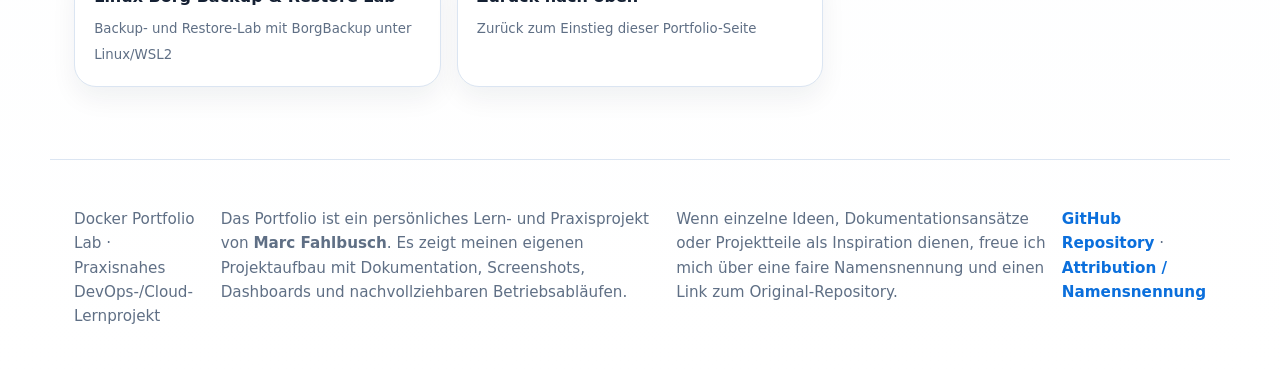
==== commit 7bd5500f: "Unify portfolio wording in German" ====
--- a/index.html
+++ b/index.html
@@ -137,7 +137,7 @@
     <section class="section split-section" id="proof">
       <div>
         <p class="eyebrow">Nachweis</p>
-        <h2>Was dieses Projekt zeigt</h2>
+        <h2>Was das Projekt zeigt</h2>
         <p>
           Das Projekt ist bewusst als Lern- und Portfolio-Lab aufgebaut. Im Mittelpunkt stehen
           praktische Betriebsabläufe, nachvollziehbare Prüfungen und typische Situationen,
@@ -322,18 +322,13 @@
     <p>Docker Portfolio Lab · Praxisnahes DevOps-/Cloud-Lernprojekt</p>
 
     <p>
-      Dieses Portfolio ist ein persönliches Lern- und Praxisprojekt von <strong>Marc Fahlbusch</strong>.
+      Das Portfolio ist ein persönliches Lern- und Praxisprojekt von <strong>Marc Fahlbusch</strong>.
       Es zeigt meinen eigenen Projektaufbau mit Dokumentation, Screenshots, Dashboards und nachvollziehbaren Betriebsabläufen.
     </p>
 
     <p>
-      Wenn dich Teile dieses Projekts inspirieren oder du darauf verweist, freue ich mich über eine faire Namensnennung
+      Wenn einzelne Ideen, Dokumentationsansätze oder Projektteile als Inspiration dienen, freue ich mich über eine faire Namensnennung
       und einen Link zum Original-Repository.
-    </p>
-
-    <p>
-      This is an original portfolio project by <strong>Marc Fahlbusch</strong>.
-      If you reference or build on this work, please credit the original repository.
     </p>
 
     <p>
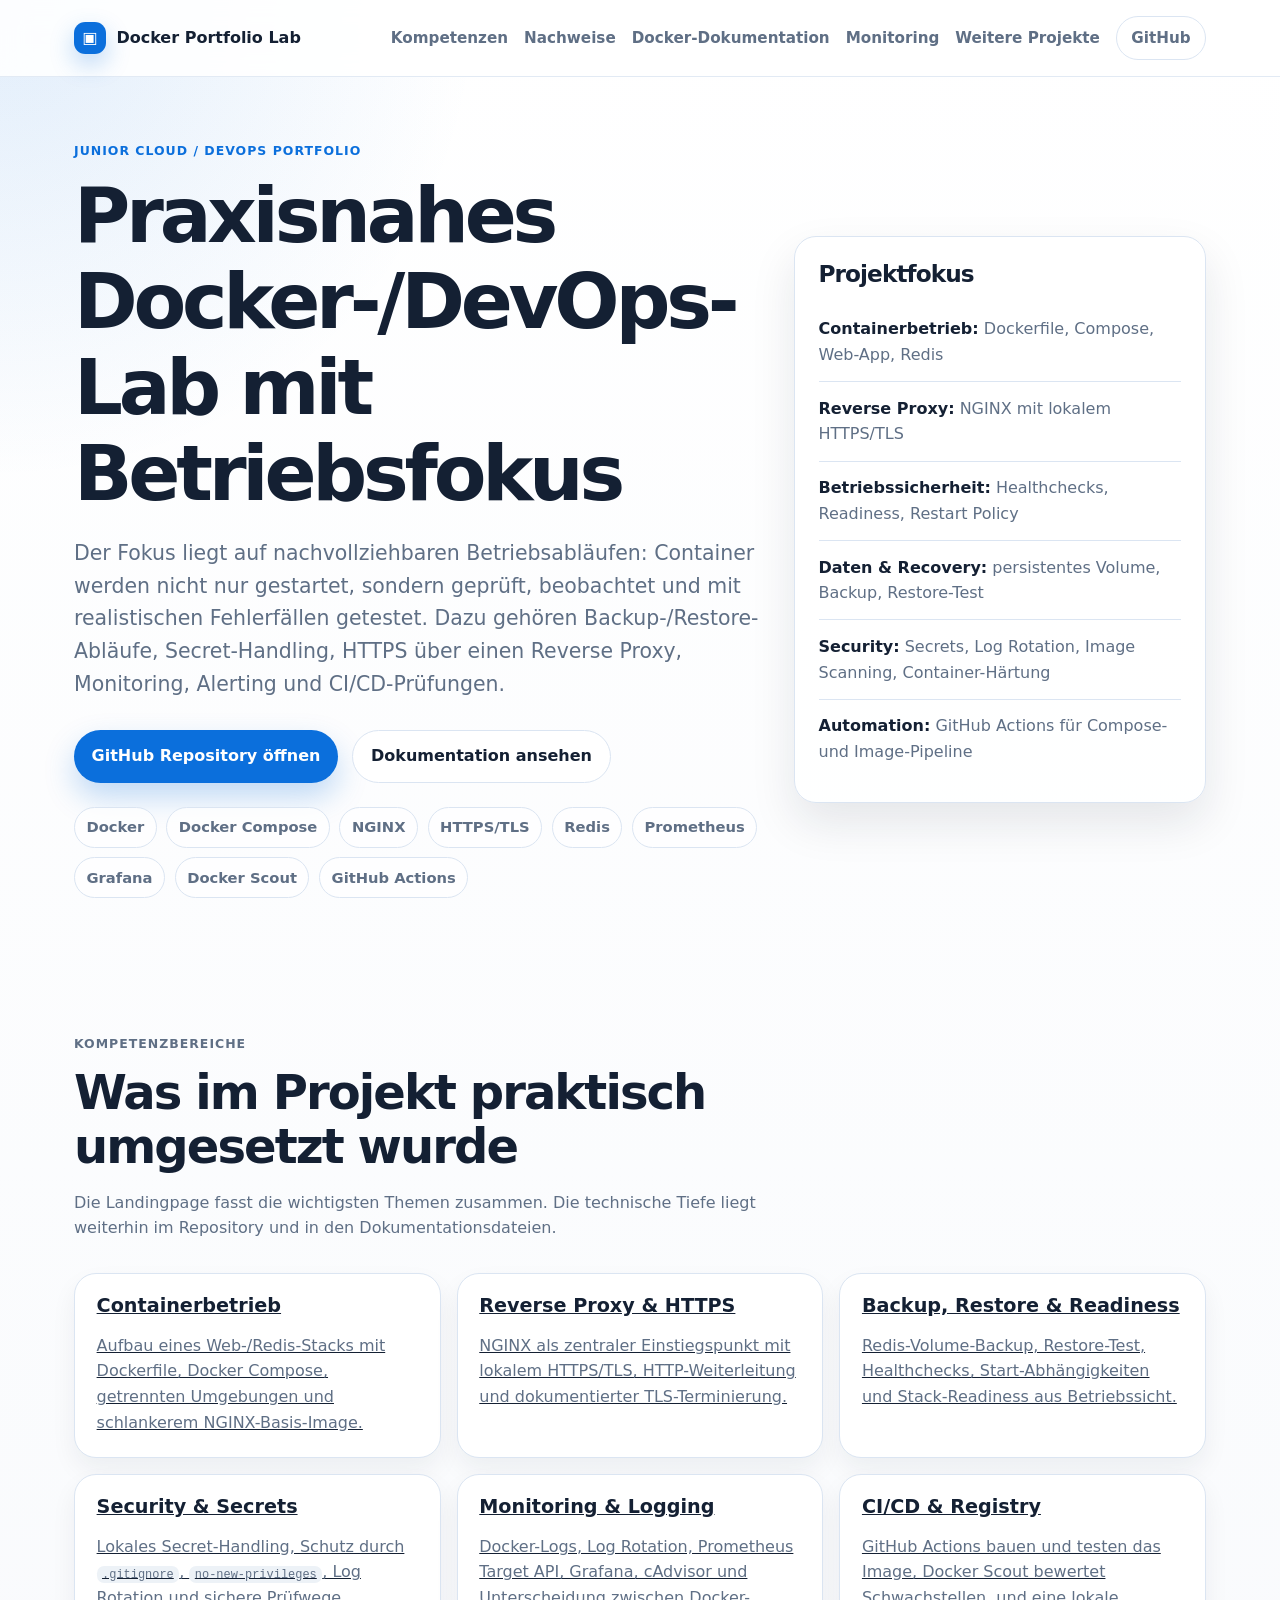
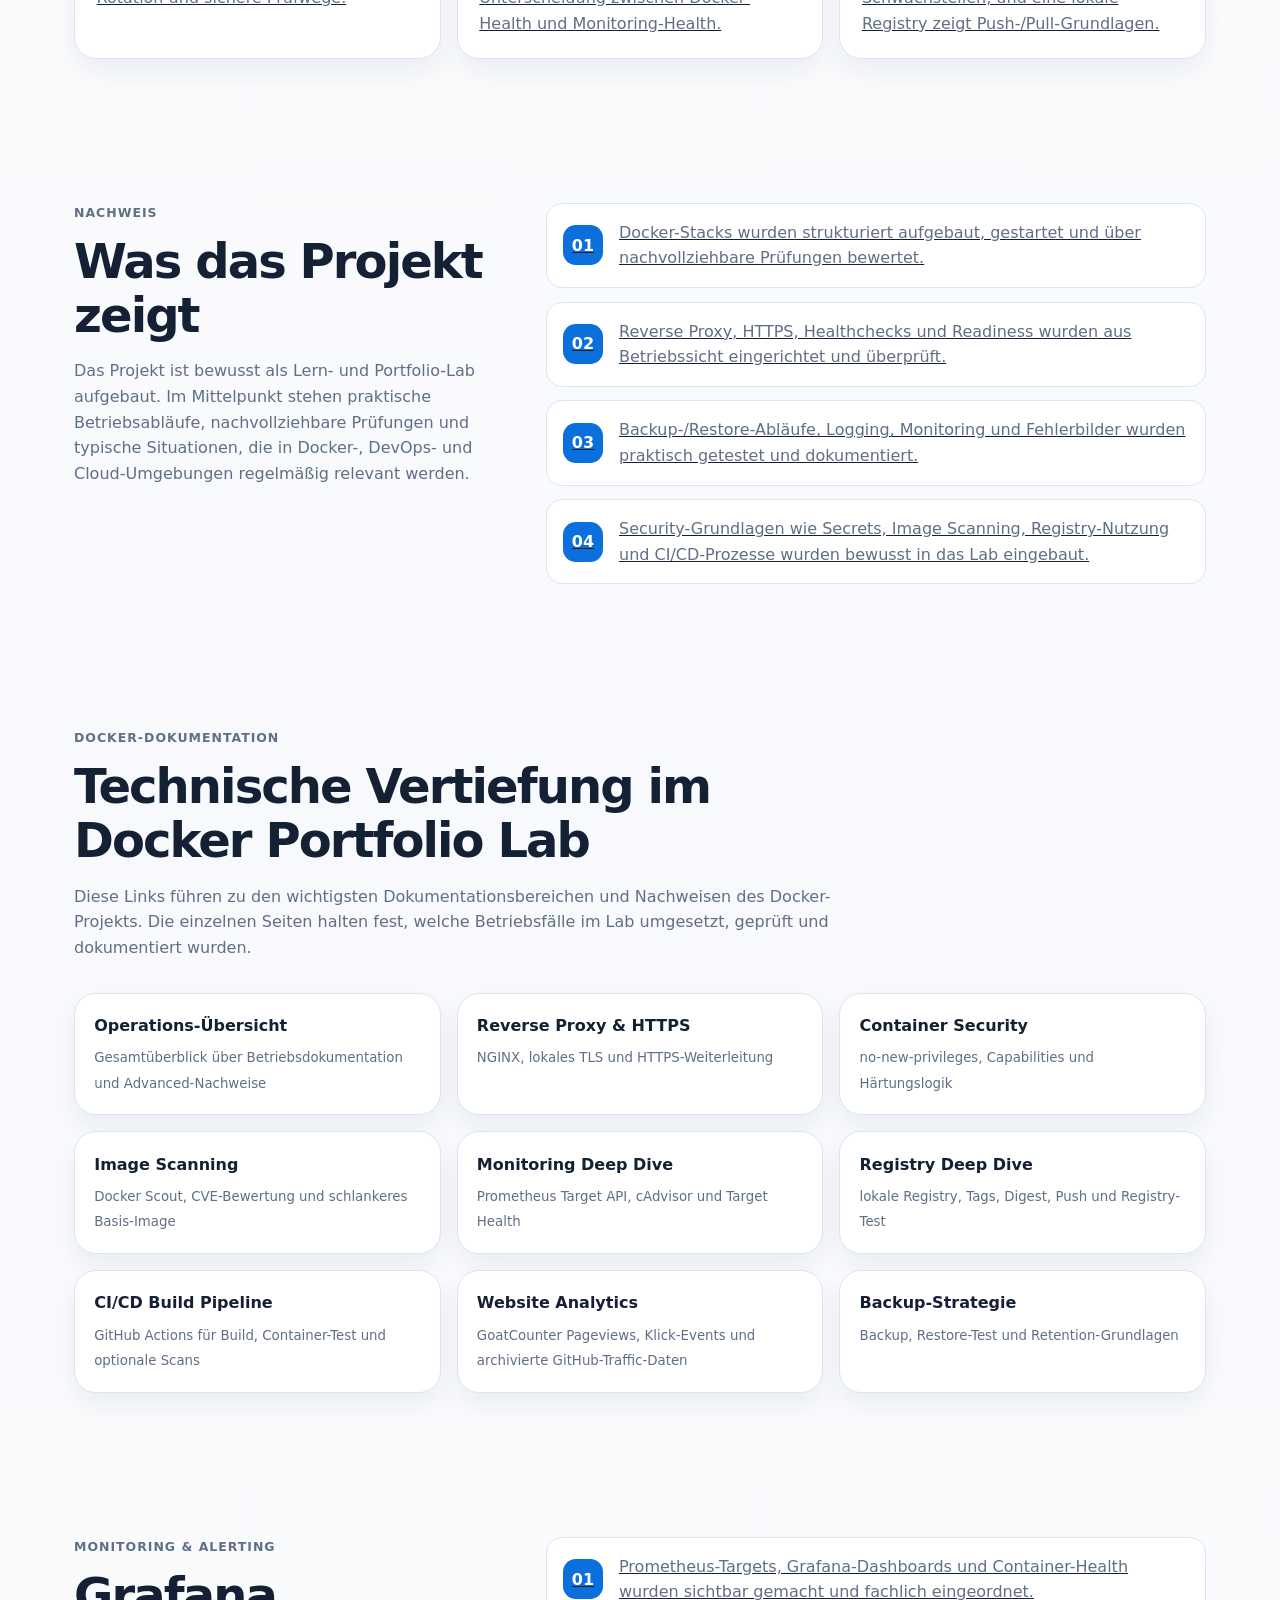
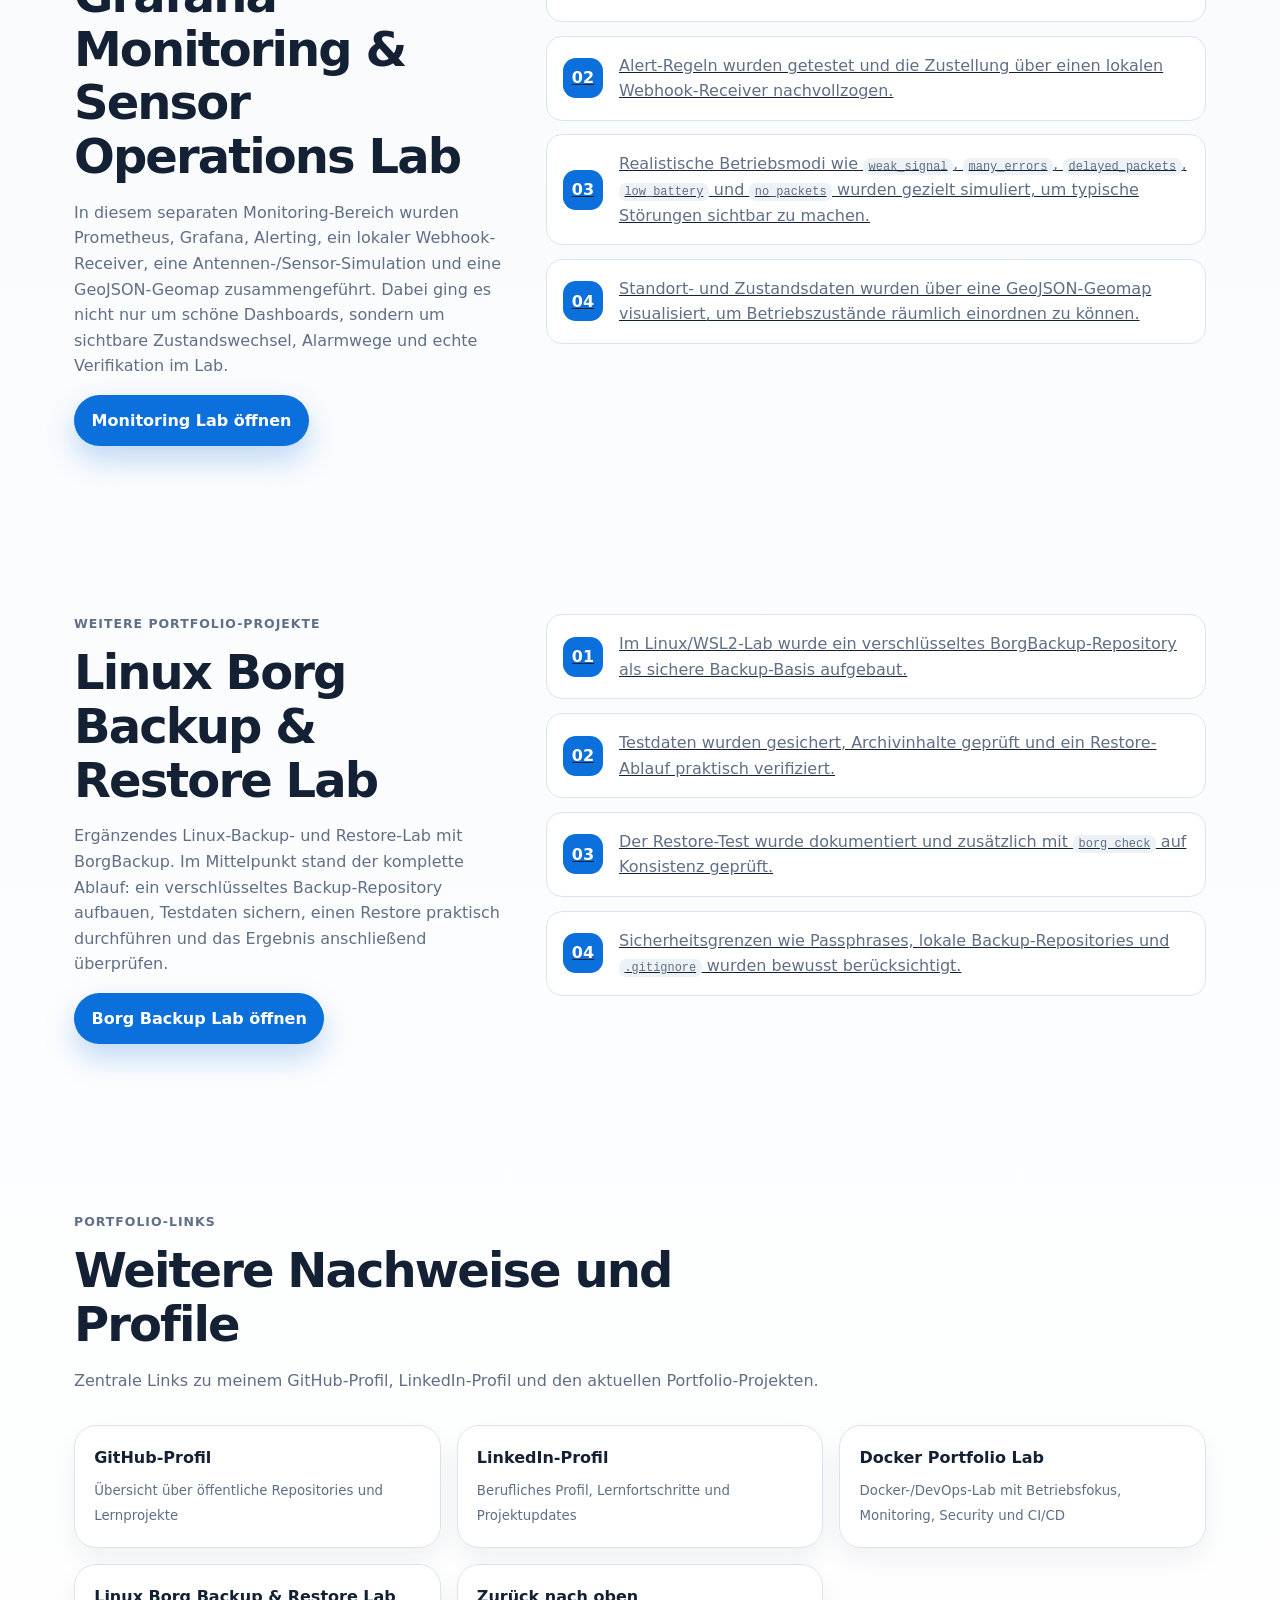
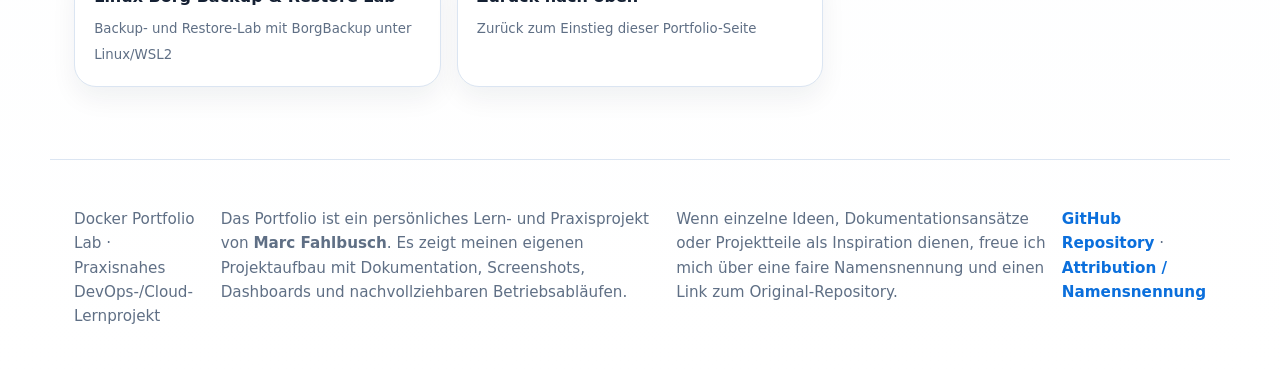
==== commit 9a6e56a3: "Link website analytics documentation" ====
--- a/index.html
+++ b/index.html
@@ -6,22 +6,25 @@
   <title>Docker Portfolio Lab | DevOps- & Cloud-Portfolio</title>
   <meta name="description" content="Praxisnahes Docker-/DevOps-Portfolio mit Fokus auf Betrieb, Reverse Proxy, HTTPS, Healthchecks, Backup/Restore, Secrets, Monitoring, Security, Image Scanning, Registry und CI/CD.">
   <link rel="stylesheet" href="assets/styles.css">
+
+<script data-goatcounter="https://marcf46-portfolio.goatcounter.com/count"
+        async src="https://gc.zgo.at/count.js"></script>
 </head>
 <body id="top">
   <header class="site-header">
     <nav class="nav" aria-label="Hauptnavigation">
-      <a class="logo" href="#top" aria-label="Zur Startseite">
+      <a data-goatcounter-click="click-nav-top" class="logo" href="#top" aria-label="Zur Startseite">
         <span class="logo-mark">▣</span>
         <span>Docker Portfolio Lab</span>
       </a>
 
       <div class="nav-links">
-        <a href="#skills">Kompetenzen</a>
-        <a href="#proof">Nachweise</a>
-        <a href="#docs">Docker-Dokumentation</a>
-        <a href="#monitoring-lab">Monitoring</a>
-        <a href="#external-projects">Weitere Projekte</a>
-        <a class="nav-button" href="https://github.com/MarcF46/docker-portfolio-lab" target="_blank" rel="noopener noreferrer">GitHub</a>
+        <a data-goatcounter-click="click-nav-skills" href="#skills">Kompetenzen</a>
+        <a data-goatcounter-click="click-nav-proof" href="#proof">Nachweise</a>
+        <a data-goatcounter-click="click-nav-docs" href="#docs">Docker-Dokumentation</a>
+        <a data-goatcounter-click="click-nav-monitoring-lab" href="#monitoring-lab">Monitoring</a>
+        <a data-goatcounter-click="click-nav-external-projects" href="#external-projects">Weitere Projekte</a>
+        <a data-goatcounter-click="click-repo-docker-portfolio-lab" class="nav-button" href="https://github.com/MarcF46/docker-portfolio-lab" target="_blank" rel="noopener noreferrer">GitHub</a>
       </div>
     </nav>
   </header>
@@ -39,10 +42,10 @@
         </p>
 
         <div class="hero-actions">
-          <a class="button primary" href="https://github.com/MarcF46/docker-portfolio-lab" target="_blank" rel="noopener noreferrer">
+          <a data-goatcounter-click="click-repo-docker-portfolio-lab" class="button primary" href="https://github.com/MarcF46/docker-portfolio-lab" target="_blank" rel="noopener noreferrer">
             GitHub Repository öffnen
           </a>
-          <a class="button secondary" href="#docs">
+          <a data-goatcounter-click="click-nav-docs" class="button secondary" href="#docs">
             Dokumentation ansehen
           </a>
         </div>
@@ -84,7 +87,7 @@
       </div>
 
       <div class="card-grid">
-        <a class="card" href="https://github.com/MarcF46/docker-portfolio-lab" target="_blank" rel="noopener noreferrer">
+        <a data-goatcounter-click="click-repo-docker-portfolio-lab" class="card" href="https://github.com/MarcF46/docker-portfolio-lab" target="_blank" rel="noopener noreferrer">
           <h3>Containerbetrieb</h3>
           <p>
             Aufbau eines Web-/Redis-Stacks mit Dockerfile, Docker Compose,
@@ -92,7 +95,7 @@
           </p>
         </a>
 
-        <a class="card" href="https://github.com/MarcF46/docker-portfolio-lab/blob/main/docs/operations/https-local-nginx.md" target="_blank" rel="noopener noreferrer">
+        <a data-goatcounter-click="click-doc-https-local-nginx" class="card" href="https://github.com/MarcF46/docker-portfolio-lab/blob/main/docs/operations/https-local-nginx.md" target="_blank" rel="noopener noreferrer">
           <h3>Reverse Proxy & HTTPS</h3>
           <p>
             NGINX als zentraler Einstiegspunkt mit lokalem HTTPS/TLS,
@@ -100,7 +103,7 @@
           </p>
         </a>
 
-        <a class="card" href="https://github.com/MarcF46/docker-portfolio-lab/blob/main/docs/operations/backup-strategie-gfs.md" target="_blank" rel="noopener noreferrer">
+        <a data-goatcounter-click="click-doc-backup-strategy" class="card" href="https://github.com/MarcF46/docker-portfolio-lab/blob/main/docs/operations/backup-strategie-gfs.md" target="_blank" rel="noopener noreferrer">
           <h3>Backup, Restore & Readiness</h3>
           <p>
             Redis-Volume-Backup, Restore-Test, Healthchecks, Start-Abhängigkeiten
@@ -108,7 +111,7 @@
           </p>
         </a>
 
-        <a class="card" href="https://github.com/MarcF46/docker-portfolio-lab/blob/main/docs/operations/container-security-stage-1.md" target="_blank" rel="noopener noreferrer">
+        <a data-goatcounter-click="click-doc-container-security" class="card" href="https://github.com/MarcF46/docker-portfolio-lab/blob/main/docs/operations/container-security-stage-1.md" target="_blank" rel="noopener noreferrer">
           <h3>Security & Secrets</h3>
           <p>
             Lokales Secret-Handling, Schutz durch <code>.gitignore</code>,
@@ -116,7 +119,7 @@
           </p>
         </a>
 
-        <a class="card" href="https://github.com/MarcF46/docker-portfolio-lab/blob/main/docs/operations/grafana-monitoring-lab.md" target="_blank" rel="noopener noreferrer">
+        <a data-goatcounter-click="click-doc-grafana-monitoring" class="card" href="https://github.com/MarcF46/docker-portfolio-lab/blob/main/docs/operations/grafana-monitoring-lab.md" target="_blank" rel="noopener noreferrer">
           <h3>Monitoring & Logging</h3>
           <p>
             Docker-Logs, Log Rotation, Prometheus Target API, Grafana,
@@ -124,7 +127,7 @@
           </p>
         </a>
 
-        <a class="card" href="https://github.com/MarcF46/docker-portfolio-lab/blob/main/docs/operations/cicd-build-pipeline.md" target="_blank" rel="noopener noreferrer">
+        <a data-goatcounter-click="click-doc-cicd-build-pipeline" class="card" href="https://github.com/MarcF46/docker-portfolio-lab/blob/main/docs/operations/cicd-build-pipeline.md" target="_blank" rel="noopener noreferrer">
           <h3>CI/CD & Registry</h3>
           <p>
             GitHub Actions bauen und testen das Image, Docker Scout bewertet Schwachstellen,
@@ -146,19 +149,19 @@
       </div>
 
       <div class="proof-list">
-        <a class="proof-item" href="https://github.com/MarcF46/docker-portfolio-lab" target="_blank" rel="noopener noreferrer">
+        <a data-goatcounter-click="click-repo-docker-portfolio-lab" class="proof-item" href="https://github.com/MarcF46/docker-portfolio-lab" target="_blank" rel="noopener noreferrer">
           <span>01</span>
           <p>Docker-Stacks wurden strukturiert aufgebaut, gestartet und über nachvollziehbare Prüfungen bewertet.</p>
         </a>
-        <a class="proof-item" href="https://github.com/MarcF46/docker-portfolio-lab/blob/main/docs/operations/https-local-nginx.md" target="_blank" rel="noopener noreferrer">
+        <a data-goatcounter-click="click-doc-https-local-nginx" class="proof-item" href="https://github.com/MarcF46/docker-portfolio-lab/blob/main/docs/operations/https-local-nginx.md" target="_blank" rel="noopener noreferrer">
           <span>02</span>
           <p>Reverse Proxy, HTTPS, Healthchecks und Readiness wurden aus Betriebssicht eingerichtet und überprüft.</p>
         </a>
-        <a class="proof-item" href="https://github.com/MarcF46/docker-portfolio-lab/blob/main/docs/operations/README.md" target="_blank" rel="noopener noreferrer">
+        <a data-goatcounter-click="click-doc-operations-readme" class="proof-item" href="https://github.com/MarcF46/docker-portfolio-lab/blob/main/docs/operations/README.md" target="_blank" rel="noopener noreferrer">
           <span>03</span>
           <p>Backup-/Restore-Abläufe, Logging, Monitoring und Fehlerbilder wurden praktisch getestet und dokumentiert.</p>
         </a>
-        <a class="proof-item" href="https://github.com/MarcF46/docker-portfolio-lab/blob/main/docs/operations/container-security-stage-1.md" target="_blank" rel="noopener noreferrer">
+        <a data-goatcounter-click="click-doc-container-security" class="proof-item" href="https://github.com/MarcF46/docker-portfolio-lab/blob/main/docs/operations/container-security-stage-1.md" target="_blank" rel="noopener noreferrer">
           <span>04</span>
           <p>Security-Grundlagen wie Secrets, Image Scanning, Registry-Nutzung und CI/CD-Prozesse wurden bewusst in das Lab eingebaut.</p>
         </a>
@@ -176,35 +179,39 @@
       </div>
 
       <div class="link-grid">
-        <a class="doc-link" href="https://github.com/MarcF46/docker-portfolio-lab/blob/main/docs/operations/README.md" target="_blank" rel="noopener noreferrer">
+        <a data-goatcounter-click="click-doc-operations-readme" class="doc-link" href="https://github.com/MarcF46/docker-portfolio-lab/blob/main/docs/operations/README.md" target="_blank" rel="noopener noreferrer">
           <span>Operations-Übersicht</span>
           <small>Gesamtüberblick über Betriebsdokumentation und Advanced-Nachweise</small>
         </a>
-        <a class="doc-link" href="https://github.com/MarcF46/docker-portfolio-lab/blob/main/docs/operations/https-local-nginx.md" target="_blank" rel="noopener noreferrer">
+        <a data-goatcounter-click="click-doc-https-local-nginx" class="doc-link" href="https://github.com/MarcF46/docker-portfolio-lab/blob/main/docs/operations/https-local-nginx.md" target="_blank" rel="noopener noreferrer">
           <span>Reverse Proxy & HTTPS</span>
           <small>NGINX, lokales TLS und HTTPS-Weiterleitung</small>
         </a>
-        <a class="doc-link" href="https://github.com/MarcF46/docker-portfolio-lab/blob/main/docs/operations/container-security-stage-1.md" target="_blank" rel="noopener noreferrer">
+        <a data-goatcounter-click="click-doc-container-security" class="doc-link" href="https://github.com/MarcF46/docker-portfolio-lab/blob/main/docs/operations/container-security-stage-1.md" target="_blank" rel="noopener noreferrer">
           <span>Container Security</span>
           <small>no-new-privileges, Capabilities und Härtungslogik</small>
         </a>
-        <a class="doc-link" href="https://github.com/MarcF46/docker-portfolio-lab/blob/main/docs/operations/image-scanning-docker-scout.md" target="_blank" rel="noopener noreferrer">
+        <a data-goatcounter-click="click-doc-image-scanning" class="doc-link" href="https://github.com/MarcF46/docker-portfolio-lab/blob/main/docs/operations/image-scanning-docker-scout.md" target="_blank" rel="noopener noreferrer">
           <span>Image Scanning</span>
           <small>Docker Scout, CVE-Bewertung und schlankeres Basis-Image</small>
         </a>
-        <a class="doc-link" href="https://github.com/MarcF46/docker-portfolio-lab/blob/main/docs/operations/prometheus-target-api-check.md" target="_blank" rel="noopener noreferrer">
+        <a data-goatcounter-click="click-doc-prometheus-target-api" class="doc-link" href="https://github.com/MarcF46/docker-portfolio-lab/blob/main/docs/operations/prometheus-target-api-check.md" target="_blank" rel="noopener noreferrer">
           <span>Monitoring Deep Dive</span>
           <small>Prometheus Target API, cAdvisor und Target Health</small>
         </a>
-        <a class="doc-link" href="https://github.com/MarcF46/docker-portfolio-lab/blob/main/docs/operations/registry-deep-dive.md" target="_blank" rel="noopener noreferrer">
+        <a data-goatcounter-click="click-doc-registry-deep-dive" class="doc-link" href="https://github.com/MarcF46/docker-portfolio-lab/blob/main/docs/operations/registry-deep-dive.md" target="_blank" rel="noopener noreferrer">
           <span>Registry Deep Dive</span>
           <small>lokale Registry, Tags, Digest, Push und Registry-Test</small>
         </a>
-        <a class="doc-link" href="https://github.com/MarcF46/docker-portfolio-lab/blob/main/docs/operations/cicd-build-pipeline.md" target="_blank" rel="noopener noreferrer">
+        <a data-goatcounter-click="click-doc-cicd-build-pipeline" class="doc-link" href="https://github.com/MarcF46/docker-portfolio-lab/blob/main/docs/operations/cicd-build-pipeline.md" target="_blank" rel="noopener noreferrer">
           <span>CI/CD Build Pipeline</span>
           <small>GitHub Actions für Build, Container-Test und optionale Scans</small>
         </a>
-        <a class="doc-link" href="https://github.com/MarcF46/docker-portfolio-lab/blob/main/docs/operations/backup-strategie-gfs.md" target="_blank" rel="noopener noreferrer">
+        <a data-goatcounter-click="click-doc-website-analytics" class="doc-link" href="https://github.com/MarcF46/docker-portfolio-lab/blob/main/docs/operations/website-analytics.md" target="_blank" rel="noopener noreferrer">
+          <span>Website Analytics</span>
+          <small>GoatCounter Pageviews, Klick-Events und archivierte GitHub-Traffic-Daten</small>
+        </a>
+        <a data-goatcounter-click="click-doc-backup-strategy" class="doc-link" href="https://github.com/MarcF46/docker-portfolio-lab/blob/main/docs/operations/backup-strategie-gfs.md" target="_blank" rel="noopener noreferrer">
           <span>Backup-Strategie</span>
           <small>Backup, Restore-Test und Retention-Grundlagen</small>
         </a>
@@ -222,26 +229,26 @@
           Zustandswechsel, Alarmwege und echte Verifikation im Lab.
         </p>
         <div class="hero-actions">
-          <a class="button primary" href="https://github.com/MarcF46/docker-portfolio-lab/blob/main/docs/operations/grafana-monitoring-lab.md" target="_blank" rel="noopener noreferrer">
+          <a data-goatcounter-click="click-doc-grafana-monitoring" class="button primary" href="https://github.com/MarcF46/docker-portfolio-lab/blob/main/docs/operations/grafana-monitoring-lab.md" target="_blank" rel="noopener noreferrer">
             Monitoring Lab öffnen
           </a>
         </div>
       </div>
 
       <div class="proof-list">
-        <a class="proof-item" href="https://github.com/MarcF46/docker-portfolio-lab/blob/main/docs/operations/grafana-monitoring-lab.md#prometheus-target-health" target="_blank" rel="noopener noreferrer">
+        <a data-goatcounter-click="click-doc-monitoring-target-health" class="proof-item" href="https://github.com/MarcF46/docker-portfolio-lab/blob/main/docs/operations/grafana-monitoring-lab.md#prometheus-target-health" target="_blank" rel="noopener noreferrer">
           <span>01</span>
           <p>Prometheus-Targets, Grafana-Dashboards und Container-Health wurden sichtbar gemacht und fachlich eingeordnet.</p>
         </a>
-        <a class="proof-item" href="https://github.com/MarcF46/docker-portfolio-lab/blob/main/docs/operations/grafana-monitoring-lab.md#alerting-und-webhook-receiver" target="_blank" rel="noopener noreferrer">
+        <a data-goatcounter-click="click-doc-monitoring-alerting-webhook" class="proof-item" href="https://github.com/MarcF46/docker-portfolio-lab/blob/main/docs/operations/grafana-monitoring-lab.md#alerting-und-webhook-receiver" target="_blank" rel="noopener noreferrer">
           <span>02</span>
           <p>Alert-Regeln wurden getestet und die Zustellung über einen lokalen Webhook-Receiver nachvollzogen.</p>
         </a>
-        <a class="proof-item" href="https://github.com/MarcF46/docker-portfolio-lab/blob/main/docs/operations/grafana-monitoring-lab.md#antennen-sensor-simulator" target="_blank" rel="noopener noreferrer">
+        <a data-goatcounter-click="click-doc-monitoring-antenna-simulator" class="proof-item" href="https://github.com/MarcF46/docker-portfolio-lab/blob/main/docs/operations/grafana-monitoring-lab.md#antennen-sensor-simulator" target="_blank" rel="noopener noreferrer">
           <span>03</span>
           <p>Realistische Betriebsmodi wie <code>weak_signal</code>, <code>many_errors</code>, <code>delayed_packets</code>, <code>low_battery</code> und <code>no_packets</code> wurden gezielt simuliert, um typische Störungen sichtbar zu machen.</p>
         </a>
-        <a class="proof-item" href="https://github.com/MarcF46/docker-portfolio-lab/blob/main/docs/operations/grafana-monitoring-lab.md#standortvisualisierung-mit-geojson" target="_blank" rel="noopener noreferrer">
+        <a data-goatcounter-click="click-doc-monitoring-geojson" class="proof-item" href="https://github.com/MarcF46/docker-portfolio-lab/blob/main/docs/operations/grafana-monitoring-lab.md#standortvisualisierung-mit-geojson" target="_blank" rel="noopener noreferrer">
           <span>04</span>
           <p>Standort- und Zustandsdaten wurden über eine GeoJSON-Geomap visualisiert, um Betriebszustände räumlich einordnen zu können.</p>
         </a>
@@ -258,26 +265,26 @@
           einen Restore praktisch durchführen und das Ergebnis anschließend überprüfen.
         </p>
         <div class="hero-actions">
-          <a class="button primary" href="https://github.com/MarcF46/linux-borg-backup-restore-lab" target="_blank" rel="noopener noreferrer">
+          <a data-goatcounter-click="click-repo-borgbackup-lab" class="button primary" href="https://github.com/MarcF46/linux-borg-backup-restore-lab" target="_blank" rel="noopener noreferrer">
             Borg Backup Lab öffnen
           </a>
         </div>
       </div>
 
       <div class="proof-list">
-        <a class="proof-item" href="https://github.com/MarcF46/linux-borg-backup-restore-lab" target="_blank" rel="noopener noreferrer">
+        <a data-goatcounter-click="click-repo-borgbackup-lab" class="proof-item" href="https://github.com/MarcF46/linux-borg-backup-restore-lab" target="_blank" rel="noopener noreferrer">
           <span>01</span>
           <p>Im Linux/WSL2-Lab wurde ein verschlüsseltes BorgBackup-Repository als sichere Backup-Basis aufgebaut.</p>
         </a>
-        <a class="proof-item" href="https://github.com/MarcF46/linux-borg-backup-restore-lab" target="_blank" rel="noopener noreferrer">
+        <a data-goatcounter-click="click-repo-borgbackup-lab" class="proof-item" href="https://github.com/MarcF46/linux-borg-backup-restore-lab" target="_blank" rel="noopener noreferrer">
           <span>02</span>
           <p>Testdaten wurden gesichert, Archivinhalte geprüft und ein Restore-Ablauf praktisch verifiziert.</p>
         </a>
-        <a class="proof-item" href="https://github.com/MarcF46/linux-borg-backup-restore-lab" target="_blank" rel="noopener noreferrer">
+        <a data-goatcounter-click="click-repo-borgbackup-lab" class="proof-item" href="https://github.com/MarcF46/linux-borg-backup-restore-lab" target="_blank" rel="noopener noreferrer">
           <span>03</span>
           <p>Der Restore-Test wurde dokumentiert und zusätzlich mit <code>borg check</code> auf Konsistenz geprüft.</p>
         </a>
-        <a class="proof-item" href="https://github.com/MarcF46/linux-borg-backup-restore-lab" target="_blank" rel="noopener noreferrer">
+        <a data-goatcounter-click="click-repo-borgbackup-lab" class="proof-item" href="https://github.com/MarcF46/linux-borg-backup-restore-lab" target="_blank" rel="noopener noreferrer">
           <span>04</span>
           <p>Sicherheitsgrenzen wie Passphrases, lokale Backup-Repositories und <code>.gitignore</code> wurden bewusst berücksichtigt.</p>
         </a>
@@ -294,23 +301,23 @@
       </div>
 
       <div class="link-grid">
-        <a class="doc-link" href="https://github.com/MarcF46" target="_blank" rel="noopener noreferrer">
+        <a data-goatcounter-click="click-github-profile" class="doc-link" href="https://github.com/MarcF46" target="_blank" rel="noopener noreferrer">
           <span>GitHub-Profil</span>
           <small>Übersicht über öffentliche Repositories und Lernprojekte</small>
         </a>
-        <a class="doc-link" href="https://www.linkedin.com/in/marc-fahlbusch-1762b3335" target="_blank" rel="noopener noreferrer">
+        <a data-goatcounter-click="click-linkedin-profile" class="doc-link" href="https://www.linkedin.com/in/marc-fahlbusch-1762b3335" target="_blank" rel="noopener noreferrer">
           <span>LinkedIn-Profil</span>
           <small>Berufliches Profil, Lernfortschritte und Projektupdates</small>
         </a>
-        <a class="doc-link" href="https://github.com/MarcF46/docker-portfolio-lab" target="_blank" rel="noopener noreferrer">
+        <a data-goatcounter-click="click-repo-docker-portfolio-lab" class="doc-link" href="https://github.com/MarcF46/docker-portfolio-lab" target="_blank" rel="noopener noreferrer">
           <span>Docker Portfolio Lab</span>
           <small>Docker-/DevOps-Lab mit Betriebsfokus, Monitoring, Security und CI/CD</small>
         </a>
-        <a class="doc-link" href="https://github.com/MarcF46/linux-borg-backup-restore-lab" target="_blank" rel="noopener noreferrer">
+        <a data-goatcounter-click="click-repo-borgbackup-lab" class="doc-link" href="https://github.com/MarcF46/linux-borg-backup-restore-lab" target="_blank" rel="noopener noreferrer">
           <span>Linux Borg Backup & Restore Lab</span>
           <small>Backup- und Restore-Lab mit BorgBackup unter Linux/WSL2</small>
         </a>
-        <a class="doc-link" href="#top">
+        <a data-goatcounter-click="click-nav-top" class="doc-link" href="#top">
           <span>Zurück nach oben</span>
           <small>Zurück zum Einstieg dieser Portfolio-Seite</small>
         </a>
@@ -332,10 +339,13 @@
     </p>
 
     <p>
-      <a href="https://github.com/MarcF46/docker-portfolio-lab" target="_blank" rel="noopener noreferrer">GitHub Repository</a>
+      <a data-goatcounter-click="click-repo-docker-portfolio-lab" href="https://github.com/MarcF46/docker-portfolio-lab" target="_blank" rel="noopener noreferrer">GitHub Repository</a>
       ·
-      <a href="https://github.com/MarcF46/docker-portfolio-lab/blob/main/ATTRIBUTION.md" target="_blank" rel="noopener noreferrer">Attribution / Namensnennung</a>
+      <a data-goatcounter-click="click-attribution" href="https://github.com/MarcF46/docker-portfolio-lab/blob/main/ATTRIBUTION.md" target="_blank" rel="noopener noreferrer">Attribution / Namensnennung</a>
     </p>
   </footer>
 </body>
 </html>
+
+
+
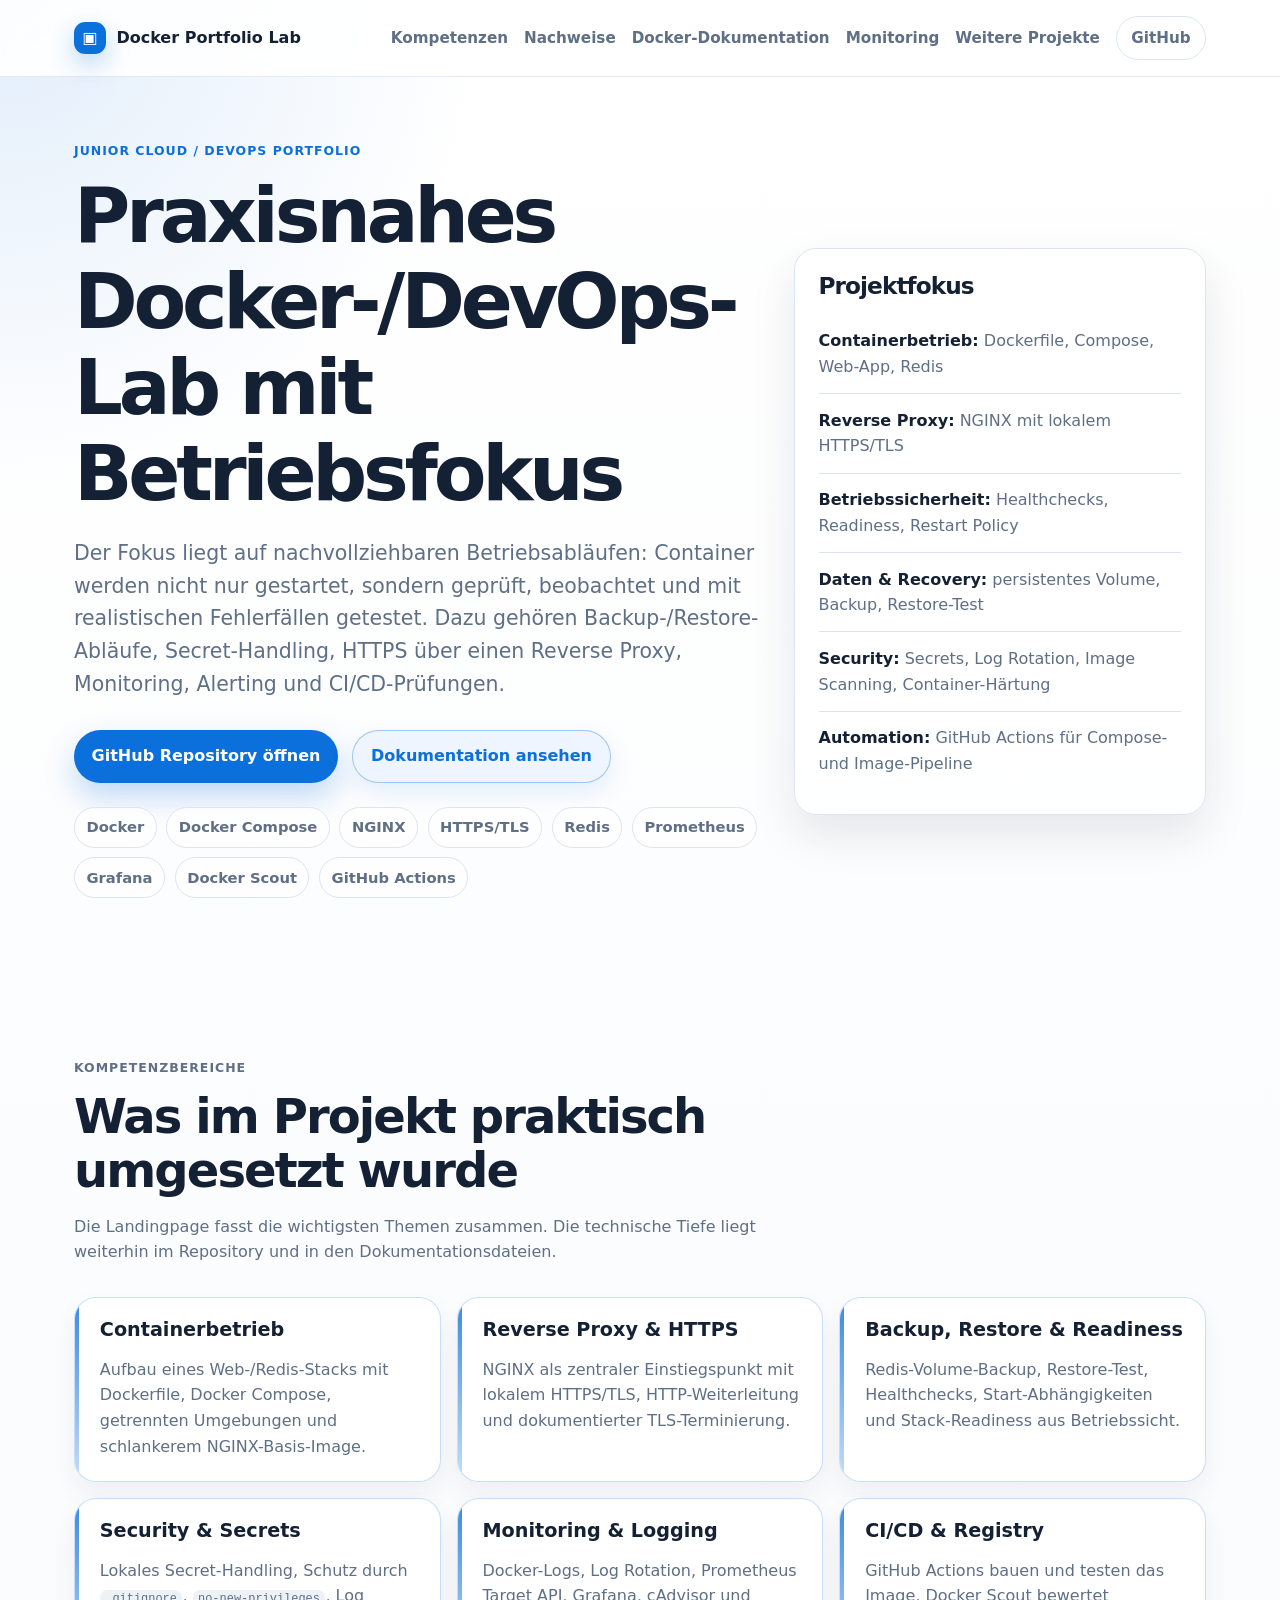
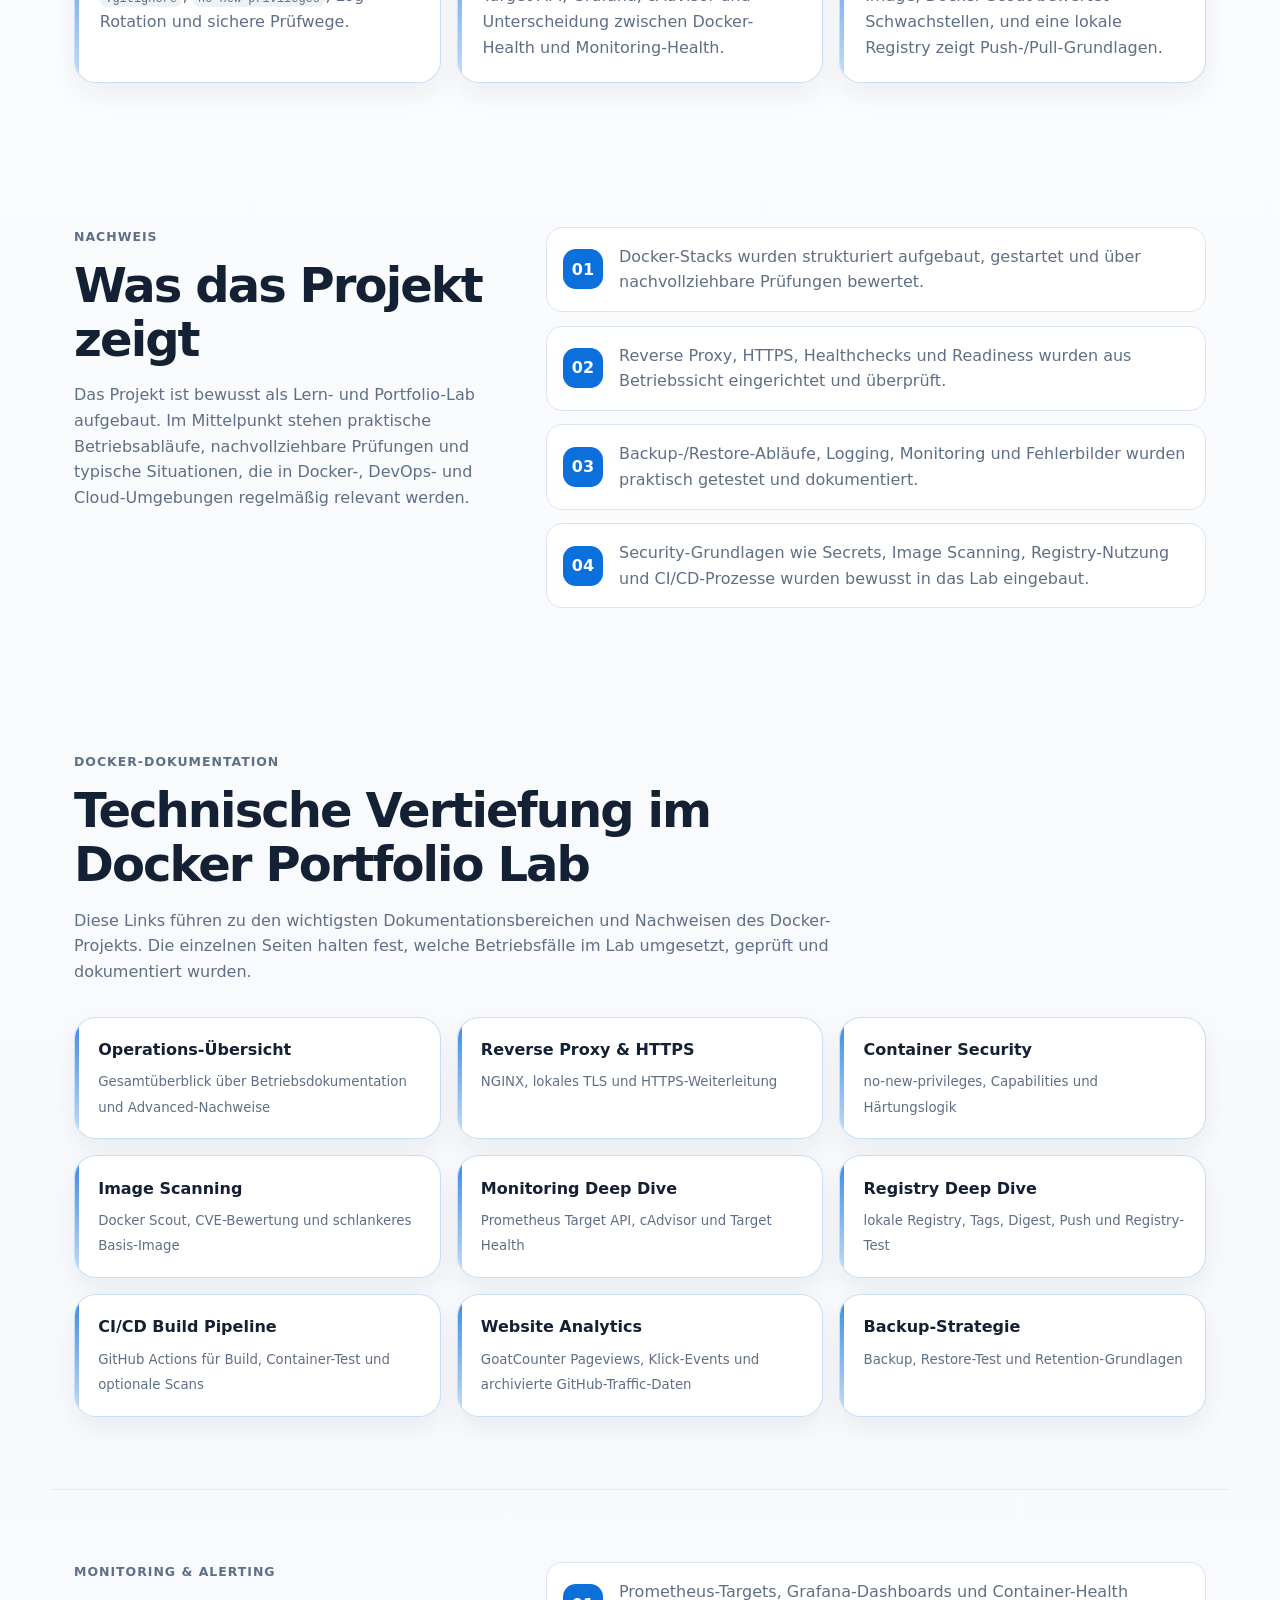
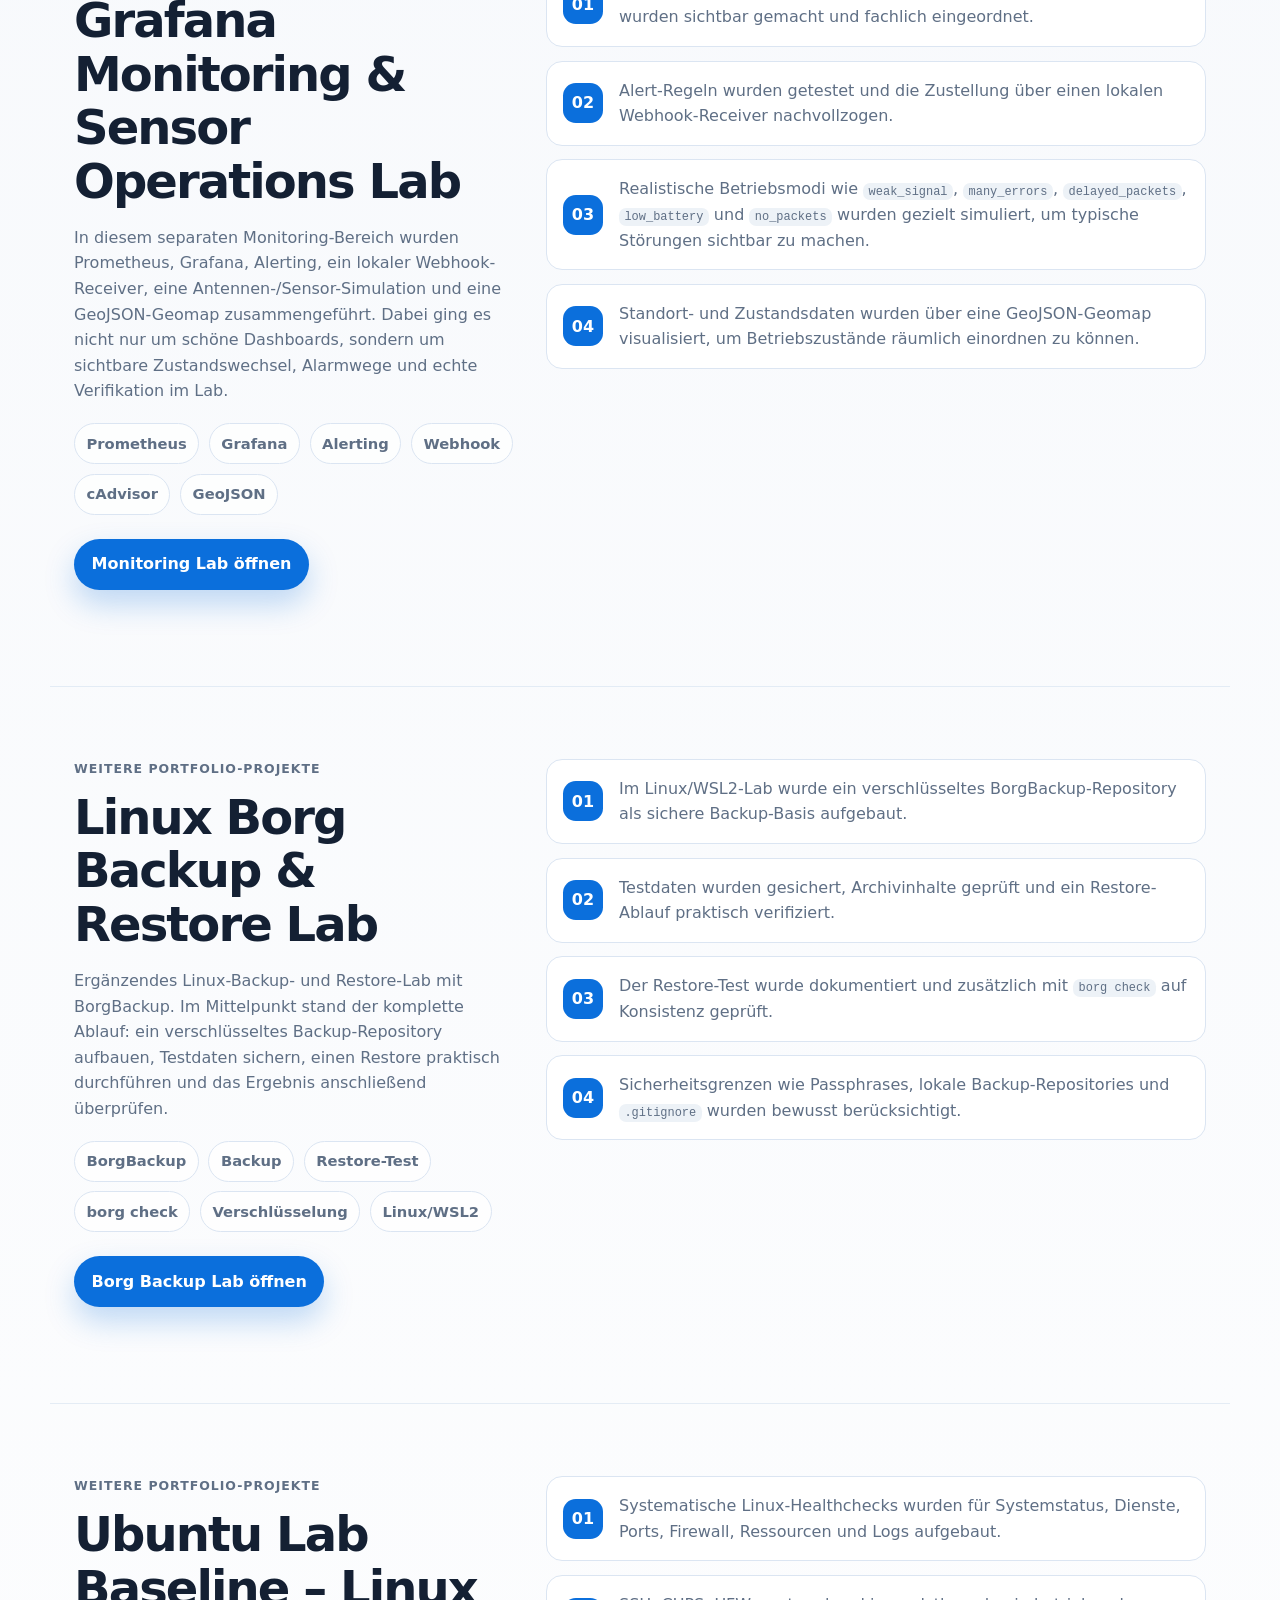
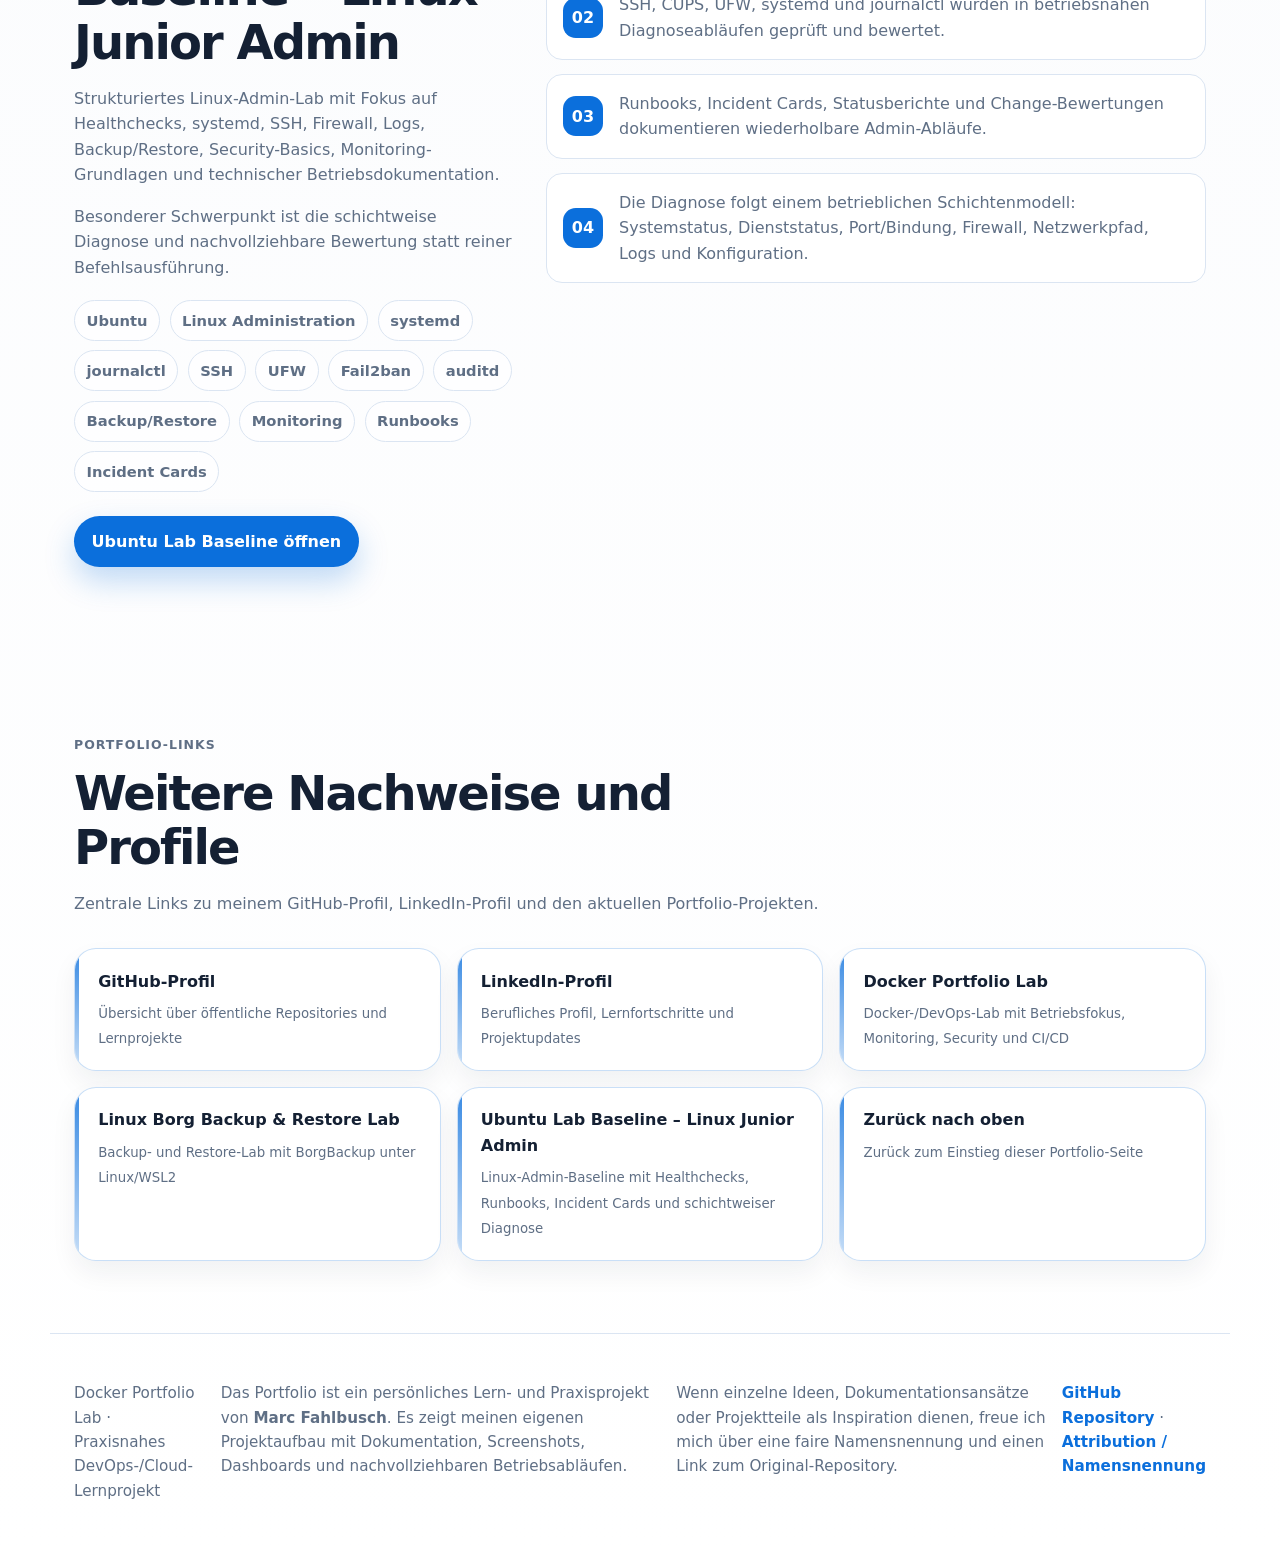
==== commit 1d56b729: "Update portfolio project sections" ====
--- a/index.html
+++ b/index.html
@@ -51,15 +51,15 @@
         </div>
 
         <div class="hero-tags" aria-label="Technologien und Themen">
-          <span>Docker</span>
-          <span>Docker Compose</span>
-          <span>NGINX</span>
-          <span>HTTPS/TLS</span>
-          <span>Redis</span>
-          <span>Prometheus</span>
-          <span>Grafana</span>
-          <span>Docker Scout</span>
-          <span>GitHub Actions</span>
+          <a data-goatcounter-click="click-tag-docker" class="tag-button" href="https://github.com/MarcF46/docker-portfolio-lab" target="_blank" rel="noopener noreferrer">Docker</a>
+          <a data-goatcounter-click="click-tag-docker-compose" class="tag-button" href="https://github.com/MarcF46/docker-portfolio-lab/blob/main/compose.prod.yml" target="_blank" rel="noopener noreferrer">Docker Compose</a>
+          <a data-goatcounter-click="click-tag-nginx" class="tag-button" href="https://github.com/MarcF46/docker-portfolio-lab/blob/main/docs/operations/https-local-nginx.md" target="_blank" rel="noopener noreferrer">NGINX</a>
+          <a data-goatcounter-click="click-tag-https-tls" class="tag-button" href="https://github.com/MarcF46/docker-portfolio-lab/blob/main/docs/operations/https-local-nginx.md" target="_blank" rel="noopener noreferrer">HTTPS/TLS</a>
+          <a data-goatcounter-click="click-tag-redis" class="tag-button" href="https://github.com/MarcF46/docker-portfolio-lab/blob/main/docs/operations/backup-strategie-gfs.md" target="_blank" rel="noopener noreferrer">Redis</a>
+          <a data-goatcounter-click="click-tag-prometheus" class="tag-button" href="https://github.com/MarcF46/docker-portfolio-lab/blob/main/docs/operations/prometheus-target-api-check.md" target="_blank" rel="noopener noreferrer">Prometheus</a>
+          <a data-goatcounter-click="click-tag-grafana" class="tag-button" href="https://github.com/MarcF46/docker-portfolio-lab/blob/main/docs/operations/grafana-monitoring-lab.md" target="_blank" rel="noopener noreferrer">Grafana</a>
+          <a data-goatcounter-click="click-tag-docker-scout" class="tag-button" href="https://github.com/MarcF46/docker-portfolio-lab/blob/main/docs/operations/image-scanning-docker-scout.md" target="_blank" rel="noopener noreferrer">Docker Scout</a>
+          <a data-goatcounter-click="click-tag-github-actions" class="tag-button" href="https://github.com/MarcF46/docker-portfolio-lab/tree/main/.github/workflows" target="_blank" rel="noopener noreferrer">GitHub Actions</a>
         </div>
       </div>
 
@@ -218,7 +218,7 @@
       </div>
     </section>
 
-    <section class="section split-section" id="monitoring-lab">
+    <section class="section split-section portfolio-project" id="monitoring-lab">
       <div>
         <p class="eyebrow">Monitoring & Alerting</p>
         <h2>Grafana Monitoring & Sensor Operations Lab</h2>
@@ -228,6 +228,14 @@
           zusammengeführt. Dabei ging es nicht nur um schöne Dashboards, sondern um sichtbare
           Zustandswechsel, Alarmwege und echte Verifikation im Lab.
         </p>
+        <div class="hero-tags" aria-label="Technologien und Themen im Monitoring Lab">
+          <a data-goatcounter-click="click-tag-monitoring-prometheus" class="tag-button" href="https://github.com/MarcF46/docker-portfolio-lab/blob/main/docs/operations/prometheus-target-api-check.md" target="_blank" rel="noopener noreferrer">Prometheus</a>
+          <a data-goatcounter-click="click-tag-monitoring-grafana" class="tag-button" href="https://github.com/MarcF46/docker-portfolio-lab/blob/main/docs/operations/grafana-monitoring-lab.md" target="_blank" rel="noopener noreferrer">Grafana</a>
+          <a data-goatcounter-click="click-tag-monitoring-alerting" class="tag-button" href="https://github.com/MarcF46/docker-portfolio-lab/blob/main/docs/operations/grafana-monitoring-lab.md#alerting-und-webhook-receiver" target="_blank" rel="noopener noreferrer">Alerting</a>
+          <a data-goatcounter-click="click-tag-monitoring-webhook" class="tag-button" href="https://github.com/MarcF46/docker-portfolio-lab/blob/main/docs/operations/grafana-monitoring-lab.md#alerting-und-webhook-receiver" target="_blank" rel="noopener noreferrer">Webhook</a>
+          <a data-goatcounter-click="click-tag-monitoring-cadvisor" class="tag-button" href="https://github.com/MarcF46/docker-portfolio-lab/blob/main/docs/operations/grafana-monitoring-lab.md#prometheus-target-health" target="_blank" rel="noopener noreferrer">cAdvisor</a>
+          <a data-goatcounter-click="click-tag-monitoring-geojson" class="tag-button" href="https://github.com/MarcF46/docker-portfolio-lab/blob/main/docs/operations/grafana-monitoring-lab.md#standortvisualisierung-mit-geojson" target="_blank" rel="noopener noreferrer">GeoJSON</a>
+        </div>
         <div class="hero-actions">
           <a data-goatcounter-click="click-doc-grafana-monitoring" class="button primary" href="https://github.com/MarcF46/docker-portfolio-lab/blob/main/docs/operations/grafana-monitoring-lab.md" target="_blank" rel="noopener noreferrer">
             Monitoring Lab öffnen
@@ -255,7 +263,7 @@
       </div>
     </section>
 
-<section class="section split-section" id="external-projects">
+    <section class="section split-section portfolio-project" id="external-projects">
       <div>
         <p class="eyebrow">Weitere Portfolio-Projekte</p>
         <h2>Linux Borg Backup & Restore Lab</h2>
@@ -264,6 +272,14 @@
           der komplette Ablauf: ein verschlüsseltes Backup-Repository aufbauen, Testdaten sichern,
           einen Restore praktisch durchführen und das Ergebnis anschließend überprüfen.
         </p>
+        <div class="hero-tags" aria-label="Technologien und Themen im Borg Backup Lab">
+          <a data-goatcounter-click="click-tag-borgbackup" class="tag-button" href="https://github.com/MarcF46/linux-borg-backup-restore-lab" target="_blank" rel="noopener noreferrer">BorgBackup</a>
+          <a data-goatcounter-click="click-tag-borg-backup" class="tag-button" href="https://github.com/MarcF46/linux-borg-backup-restore-lab" target="_blank" rel="noopener noreferrer">Backup</a>
+          <a data-goatcounter-click="click-tag-borg-restore" class="tag-button" href="https://github.com/MarcF46/linux-borg-backup-restore-lab" target="_blank" rel="noopener noreferrer">Restore-Test</a>
+          <a data-goatcounter-click="click-tag-borg-check" class="tag-button" href="https://github.com/MarcF46/linux-borg-backup-restore-lab" target="_blank" rel="noopener noreferrer">borg check</a>
+          <a data-goatcounter-click="click-tag-borg-encryption" class="tag-button" href="https://github.com/MarcF46/linux-borg-backup-restore-lab" target="_blank" rel="noopener noreferrer">Verschlüsselung</a>
+          <a data-goatcounter-click="click-tag-borg-wsl2" class="tag-button" href="https://github.com/MarcF46/linux-borg-backup-restore-lab" target="_blank" rel="noopener noreferrer">Linux/WSL2</a>
+        </div>
         <div class="hero-actions">
           <a data-goatcounter-click="click-repo-borgbackup-lab" class="button primary" href="https://github.com/MarcF46/linux-borg-backup-restore-lab" target="_blank" rel="noopener noreferrer">
             Borg Backup Lab öffnen
@@ -291,6 +307,60 @@
       </div>
     </section>
 
+    <section class="section split-section portfolio-project" id="ubuntu-lab-baseline">
+      <div>
+        <p class="eyebrow">Weitere Portfolio-Projekte</p>
+        <h2>Ubuntu Lab Baseline – Linux Junior Admin</h2>
+        <p>
+          Strukturiertes Linux-Admin-Lab mit Fokus auf Healthchecks, systemd, SSH,
+          Firewall, Logs, Backup/Restore, Security-Basics, Monitoring-Grundlagen
+          und technischer Betriebsdokumentation.
+        </p>
+        <p>
+          Besonderer Schwerpunkt ist die schichtweise Diagnose und nachvollziehbare
+          Bewertung statt reiner Befehlsausführung.
+        </p>
+        <div class="hero-tags" aria-label="Technologien und Themen im Ubuntu Lab">
+          <a data-goatcounter-click="click-tag-ubuntu" class="tag-button" href="https://github.com/MarcF46/ubuntu-lab-baseline" target="_blank" rel="noopener noreferrer">Ubuntu</a>
+          <a data-goatcounter-click="click-tag-linux-admin" class="tag-button" href="https://github.com/MarcF46/ubuntu-lab-baseline/blob/main/README.md" target="_blank" rel="noopener noreferrer">Linux Administration</a>
+          <a data-goatcounter-click="click-tag-systemd" class="tag-button" href="https://github.com/MarcF46/ubuntu-lab-baseline/blob/main/docs/runbooks/lab21-dienstprobleme-schichtenmodell-runbook.md" target="_blank" rel="noopener noreferrer">systemd</a>
+          <a data-goatcounter-click="click-tag-journalctl" class="tag-button" href="https://github.com/MarcF46/ubuntu-lab-baseline/blob/main/docs/operations/lab08-logging-baseline.md" target="_blank" rel="noopener noreferrer">journalctl</a>
+          <a data-goatcounter-click="click-tag-ssh" class="tag-button" href="https://github.com/MarcF46/ubuntu-lab-baseline/blob/main/docs/operations/lab21b-ssh-cups-port-bindung-firewall-bewertung.md" target="_blank" rel="noopener noreferrer">SSH</a>
+          <a data-goatcounter-click="click-tag-ufw" class="tag-button" href="https://github.com/MarcF46/ubuntu-lab-baseline/blob/main/docs/operations/lab13b-ufw-change-plan.md" target="_blank" rel="noopener noreferrer">UFW</a>
+          <a data-goatcounter-click="click-tag-fail2ban" class="tag-button" href="https://github.com/MarcF46/ubuntu-lab-baseline/blob/main/docs/operations/lab14-fail2ban-change-plan.md" target="_blank" rel="noopener noreferrer">Fail2ban</a>
+          <a data-goatcounter-click="click-tag-auditd" class="tag-button" href="https://github.com/MarcF46/ubuntu-lab-baseline/blob/main/docs/operations/lab15-auditd-installation-baseline.md" target="_blank" rel="noopener noreferrer">auditd</a>
+          <a data-goatcounter-click="click-tag-backup-restore" class="tag-button" href="https://github.com/MarcF46/ubuntu-lab-baseline/blob/main/docs/operations/lab12-backup-restore-baseline.md" target="_blank" rel="noopener noreferrer">Backup/Restore</a>
+          <a data-goatcounter-click="click-tag-monitoring" class="tag-button" href="https://github.com/MarcF46/ubuntu-lab-baseline/blob/main/docs/operations/lab17c-service-monitoring-matrix.md" target="_blank" rel="noopener noreferrer">Monitoring</a>
+          <a data-goatcounter-click="click-tag-runbooks" class="tag-button" href="https://github.com/MarcF46/ubuntu-lab-baseline/tree/main/docs/runbooks" target="_blank" rel="noopener noreferrer">Runbooks</a>
+          <a data-goatcounter-click="click-tag-incident-cards" class="tag-button" href="https://github.com/MarcF46/ubuntu-lab-baseline/tree/main/docs/incident-cards" target="_blank" rel="noopener noreferrer">Incident Cards</a>
+        </div>
+        <div class="hero-actions">
+          <a data-goatcounter-click="click-repo-ubuntu-lab-baseline" class="button primary" href="https://github.com/MarcF46/ubuntu-lab-baseline" target="_blank" rel="noopener noreferrer">
+            Ubuntu Lab Baseline öffnen
+          </a>
+        </div>
+      </div>
+
+      <div class="proof-list">
+        <a data-goatcounter-click="click-repo-ubuntu-lab-baseline" class="proof-item" href="https://github.com/MarcF46/ubuntu-lab-baseline" target="_blank" rel="noopener noreferrer">
+          <span>01</span>
+          <p>Systematische Linux-Healthchecks wurden für Systemstatus, Dienste, Ports, Firewall, Ressourcen und Logs aufgebaut.</p>
+        </a>
+        <a data-goatcounter-click="click-repo-ubuntu-lab-baseline" class="proof-item" href="https://github.com/MarcF46/ubuntu-lab-baseline" target="_blank" rel="noopener noreferrer">
+          <span>02</span>
+          <p>SSH, CUPS, UFW, systemd und journalctl wurden in betriebsnahen Diagnoseabläufen geprüft und bewertet.</p>
+        </a>
+        <a data-goatcounter-click="click-repo-ubuntu-lab-baseline" class="proof-item" href="https://github.com/MarcF46/ubuntu-lab-baseline" target="_blank" rel="noopener noreferrer">
+          <span>03</span>
+          <p>Runbooks, Incident Cards, Statusberichte und Change-Bewertungen dokumentieren wiederholbare Admin-Abläufe.</p>
+        </a>
+        <a data-goatcounter-click="click-repo-ubuntu-lab-baseline" class="proof-item" href="https://github.com/MarcF46/ubuntu-lab-baseline" target="_blank" rel="noopener noreferrer">
+          <span>04</span>
+          <p>Die Diagnose folgt einem betrieblichen Schichtenmodell: Systemstatus, Dienststatus, Port/Bindung, Firewall, Netzwerkpfad, Logs und Konfiguration.</p>
+        </a>
+      </div>
+    </section>
+
     <section class="section" id="portfolio-links">
       <div class="section-heading">
         <p class="eyebrow">Portfolio-Links</p>
@@ -316,6 +386,10 @@
         <a data-goatcounter-click="click-repo-borgbackup-lab" class="doc-link" href="https://github.com/MarcF46/linux-borg-backup-restore-lab" target="_blank" rel="noopener noreferrer">
           <span>Linux Borg Backup & Restore Lab</span>
           <small>Backup- und Restore-Lab mit BorgBackup unter Linux/WSL2</small>
+        </a>
+        <a data-goatcounter-click="click-repo-ubuntu-lab-baseline" class="doc-link" href="https://github.com/MarcF46/ubuntu-lab-baseline" target="_blank" rel="noopener noreferrer">
+          <span>Ubuntu Lab Baseline – Linux Junior Admin</span>
+          <small>Linux-Admin-Baseline mit Healthchecks, Runbooks, Incident Cards und schichtweiser Diagnose</small>
         </a>
         <a data-goatcounter-click="click-nav-top" class="doc-link" href="#top">
           <span>Zurück nach oben</span>
--- a/assets/styles.css
+++ b/assets/styles.css
@@ -196,25 +196,60 @@
 }
 
 .button.secondary {
-  color: var(--text);
-  border: 1px solid var(--line);
-  background: var(--surface);
+  color: var(--brand);
+  border: 1px solid rgba(11, 111, 220, 0.35);
+  background: var(--surface-soft);
+  box-shadow: 0 10px 24px rgba(11, 111, 220, 0.10);
+}
+
+.button.secondary:hover {
+  border-color: rgba(11, 111, 220, 0.60);
+  background: #e6f1ff;
+}
+
+.hero-actions .button {
+  min-width: 13.5rem;
 }
 
 .hero-tags {
   display: flex;
   flex-wrap: wrap;
   gap: 0.6rem;
-}
-
+  margin: 0.4rem 0 1.5rem;
+}
+
+.tag-button,
 .hero-tags span {
+  display: inline-flex;
+  align-items: center;
+  min-height: 2.2rem;
   padding: 0.48rem 0.72rem;
   border: 1px solid var(--line);
   border-radius: 999px;
   color: var(--muted);
-  background: rgba(255, 255, 255, 0.75);
+  background: rgba(255, 255, 255, 0.78);
   font-size: 0.92rem;
-  font-weight: 700;
+  font-weight: 750;
+  text-decoration: none;
+  transition: transform 0.15s ease, border-color 0.15s ease, box-shadow 0.15s ease, color 0.15s ease, background 0.15s ease;
+}
+
+.tag-button:hover,
+.tag-button:focus-visible {
+  transform: translateY(-1px);
+  border-color: rgba(11, 111, 220, 0.50);
+  color: var(--brand);
+  background: #ffffff;
+  box-shadow: 0 10px 22px rgba(11, 111, 220, 0.12);
+}
+
+.tag-button:focus-visible,
+.button:focus-visible,
+.doc-link:focus-visible,
+.proof-item:focus-visible,
+.card:focus-visible {
+  outline: 3px solid rgba(11, 111, 220, 0.30);
+  outline-offset: 3px;
 }
 
 .hero-card {
@@ -274,14 +309,39 @@
 
 .card,
 .doc-link {
-  border: 1px solid var(--line);
+  position: relative;
+  overflow: hidden;
+  border: 1px solid rgba(11, 111, 220, 0.22);
   border-radius: var(--radius);
   background: var(--surface);
   box-shadow: 0 12px 26px rgba(20, 32, 51, 0.06);
 }
 
+.card::before,
+.doc-link::before {
+  content: "";
+  position: absolute;
+  inset: 0 auto 0 0;
+  width: 4px;
+  background: linear-gradient(180deg, var(--brand), rgba(11, 111, 220, 0.28));
+  opacity: 0.82;
+}
+
 .card {
-  padding: 1.35rem;
+  display: block;
+  padding: 1.35rem 1.35rem 1.35rem 1.55rem;
+  text-decoration: none;
+  transition: transform 0.15s ease, border-color 0.15s ease, box-shadow 0.15s ease;
+}
+
+.card:hover {
+  transform: translateY(-2px);
+  border-color: rgba(11, 111, 220, 0.45);
+  box-shadow: 0 18px 34px rgba(20, 32, 51, 0.10);
+}
+
+.card h3 {
+  color: var(--text);
 }
 
 .card p {
@@ -328,9 +388,28 @@
   color: var(--muted);
 }
 
+.portfolio-project {
+  border-top: 1px solid rgba(219, 229, 242, 0.70);
+}
+
+.portfolio-project .hero-tags {
+  margin-top: 1.2rem;
+}
+
+.proof-item {
+  text-decoration: none;
+  transition: transform 0.15s ease, border-color 0.15s ease, box-shadow 0.15s ease;
+}
+
+.proof-item:hover {
+  transform: translateY(-2px);
+  border-color: rgba(11, 111, 220, 0.42);
+  box-shadow: 0 16px 30px rgba(20, 32, 51, 0.08);
+}
+
 .doc-link {
   display: block;
-  padding: 1.2rem;
+  padding: 1.2rem 1.2rem 1.2rem 1.45rem;
   text-decoration: none;
   transition: transform 0.15s ease, border-color 0.15s ease, box-shadow 0.15s ease;
 }
@@ -446,3 +525,48 @@
     padding: 1.25rem;
   }
 }
+
+/* Finaler Design-Fix: Kompetenzkarten im Bereich "Was im Projekt praktisch umgesetzt wurde" */
+.card-grid > .card,
+.card-grid .card {
+  position: relative !important;
+  display: block !important;
+  overflow: hidden !important;
+  padding: 1.35rem 1.35rem 1.35rem 1.55rem !important;
+  border: 1px solid rgba(11, 111, 220, 0.22) !important;
+  border-radius: var(--radius) !important;
+  background: var(--surface) !important;
+  box-shadow: 0 12px 26px rgba(20, 32, 51, 0.06) !important;
+  text-decoration: none !important;
+  transition: transform 0.15s ease, border-color 0.15s ease, box-shadow 0.15s ease !important;
+}
+
+.card-grid > .card::before,
+.card-grid .card::before {
+  content: "" !important;
+  position: absolute !important;
+  inset: 0 auto 0 0 !important;
+  width: 4px !important;
+  background: linear-gradient(180deg, var(--brand), rgba(11, 111, 220, 0.28)) !important;
+  opacity: 0.82 !important;
+}
+
+.card-grid > .card:hover,
+.card-grid .card:hover,
+.card-grid > .card:focus-visible,
+.card-grid .card:focus-visible {
+  transform: translateY(-2px) !important;
+  border-color: rgba(11, 111, 220, 0.45) !important;
+  box-shadow: 0 18px 34px rgba(20, 32, 51, 0.10) !important;
+}
+
+.card-grid > .card h3,
+.card-grid .card h3 {
+  color: var(--text) !important;
+}
+
+.card-grid > .card p,
+.card-grid .card p {
+  margin-bottom: 0 !important;
+  color: var(--muted) !important;
+}
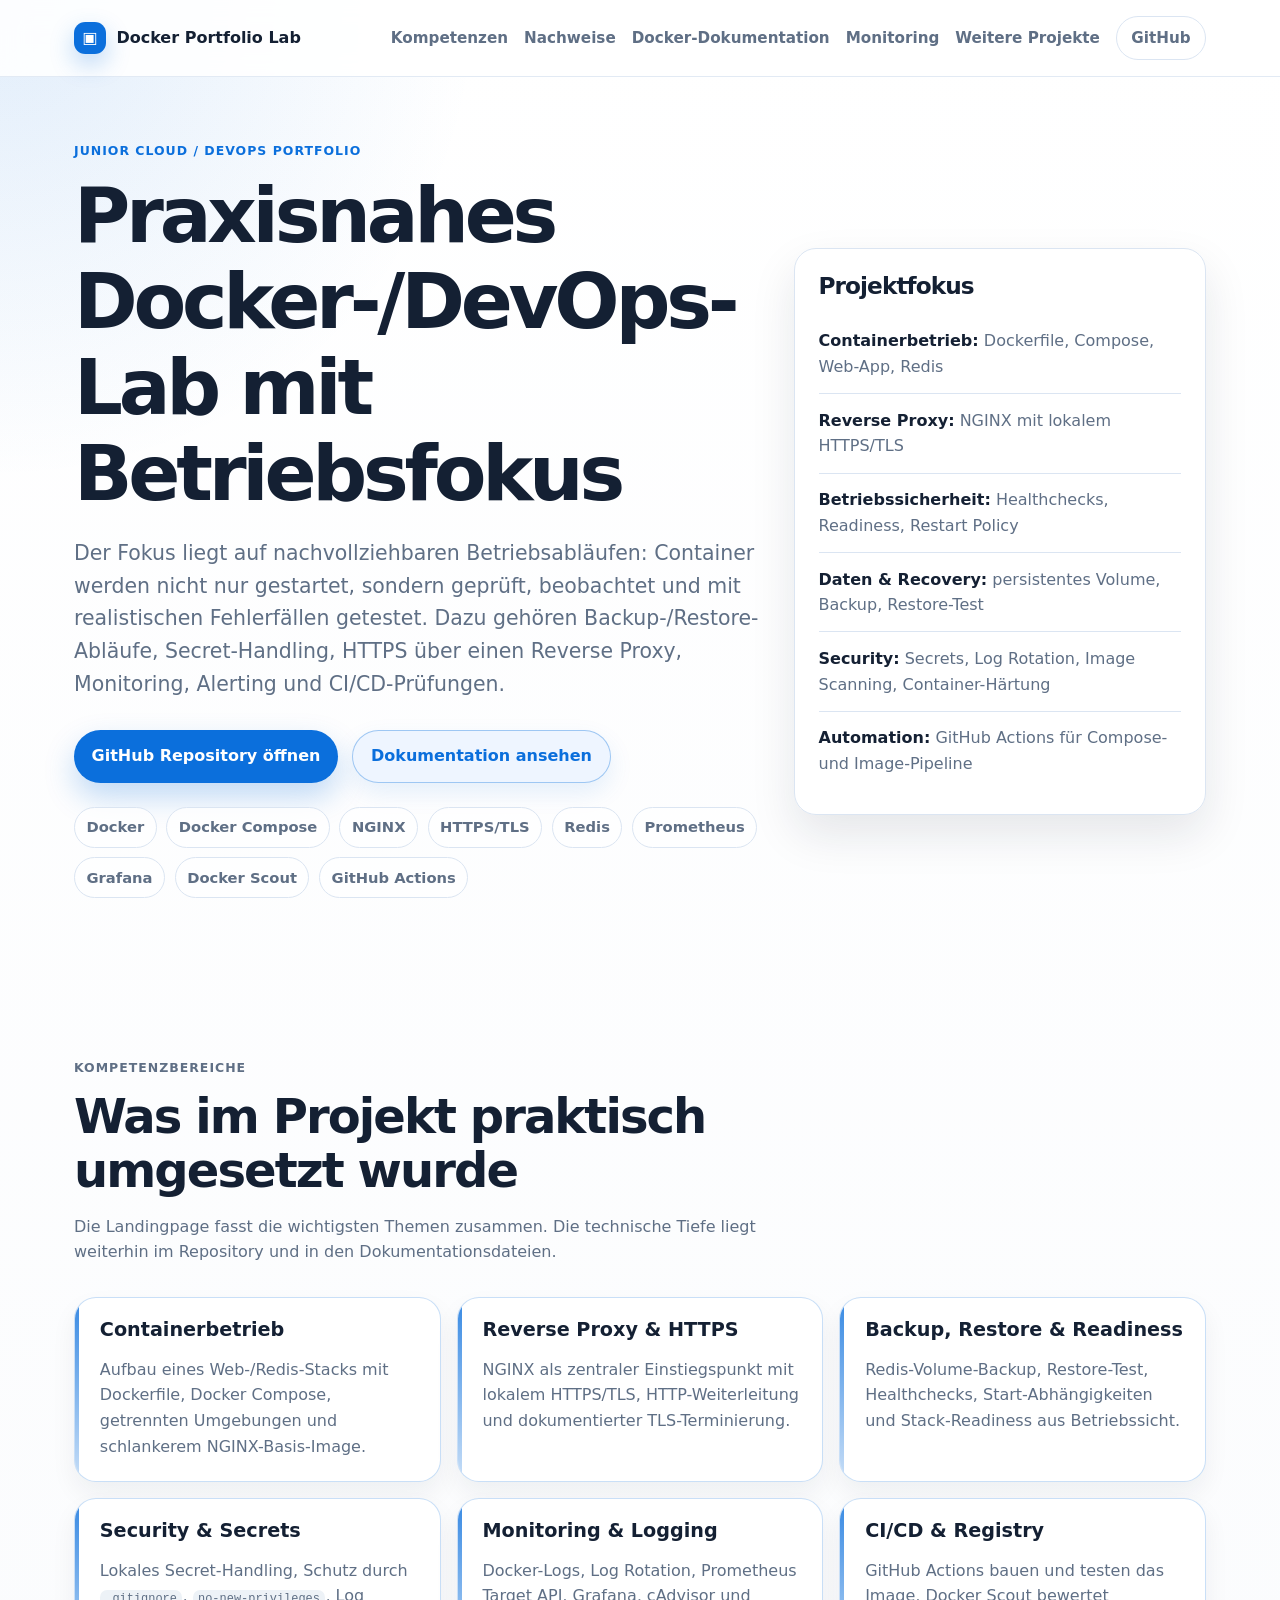
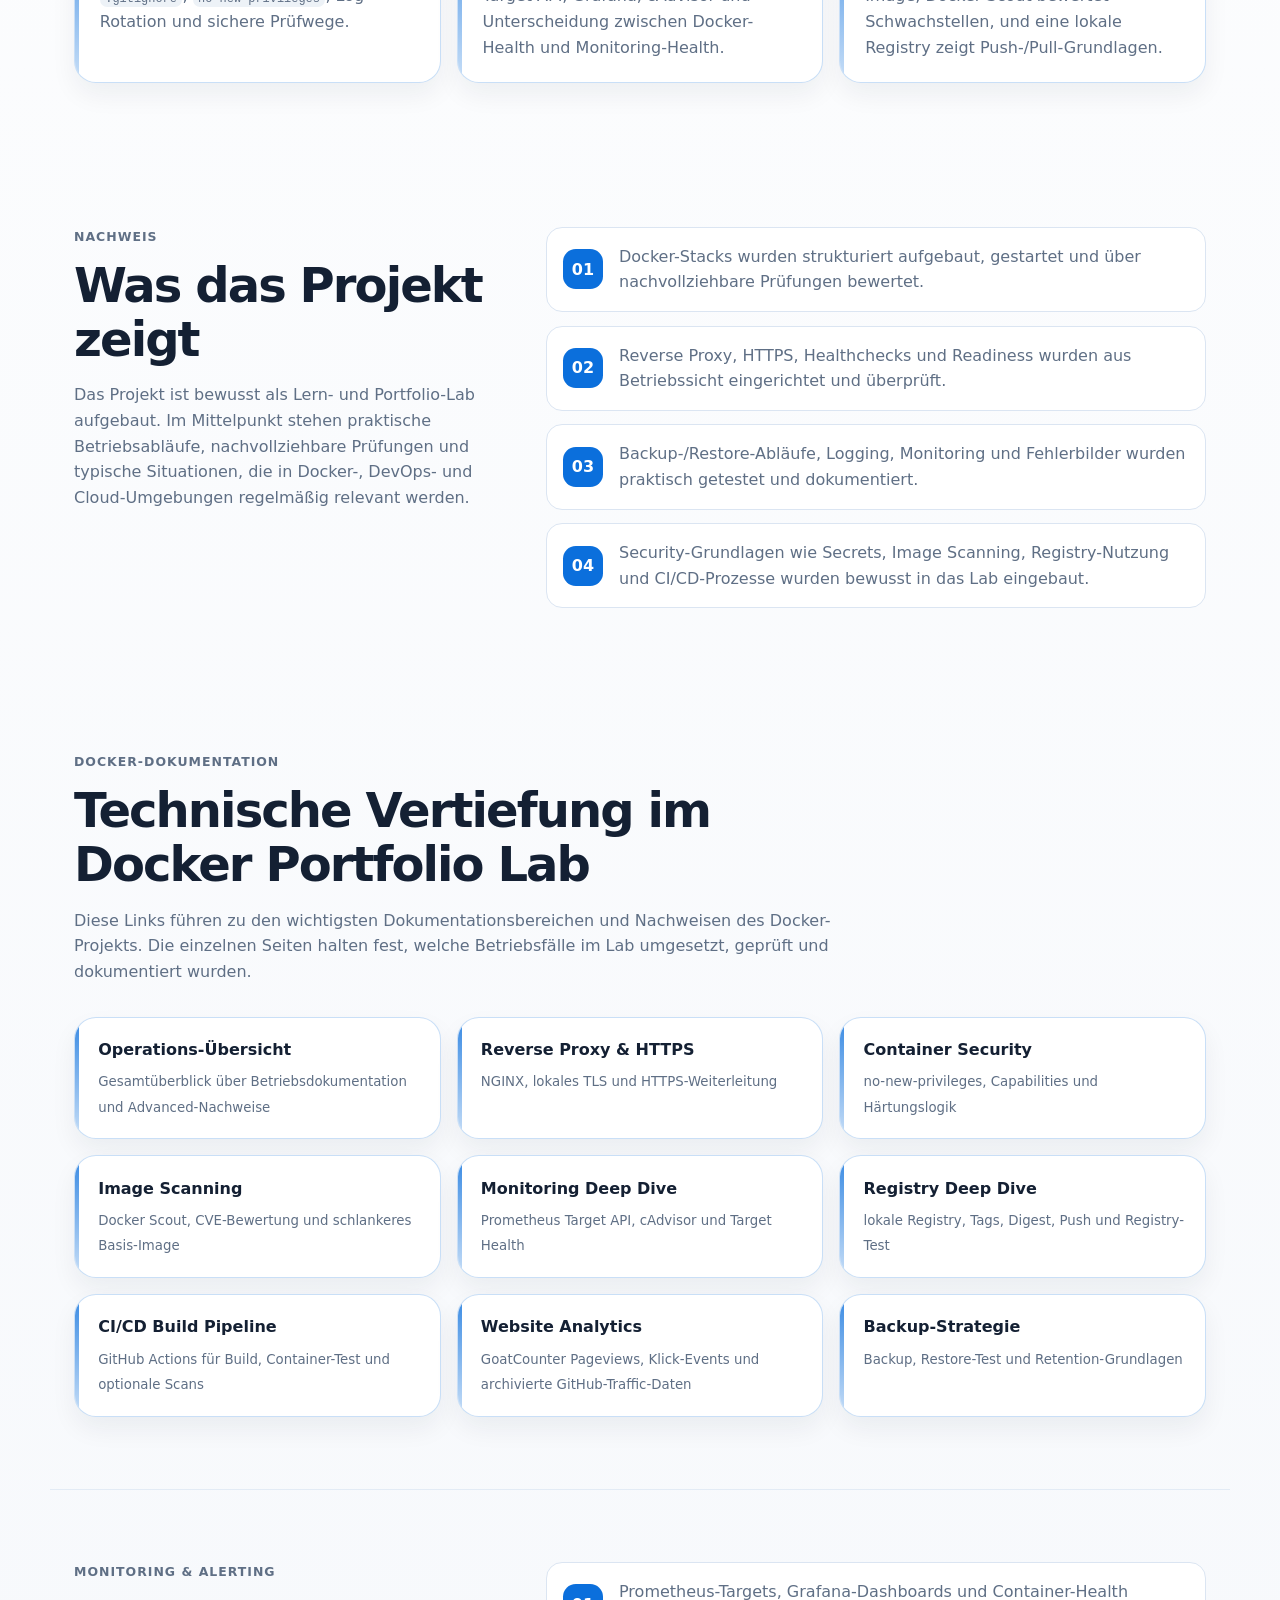
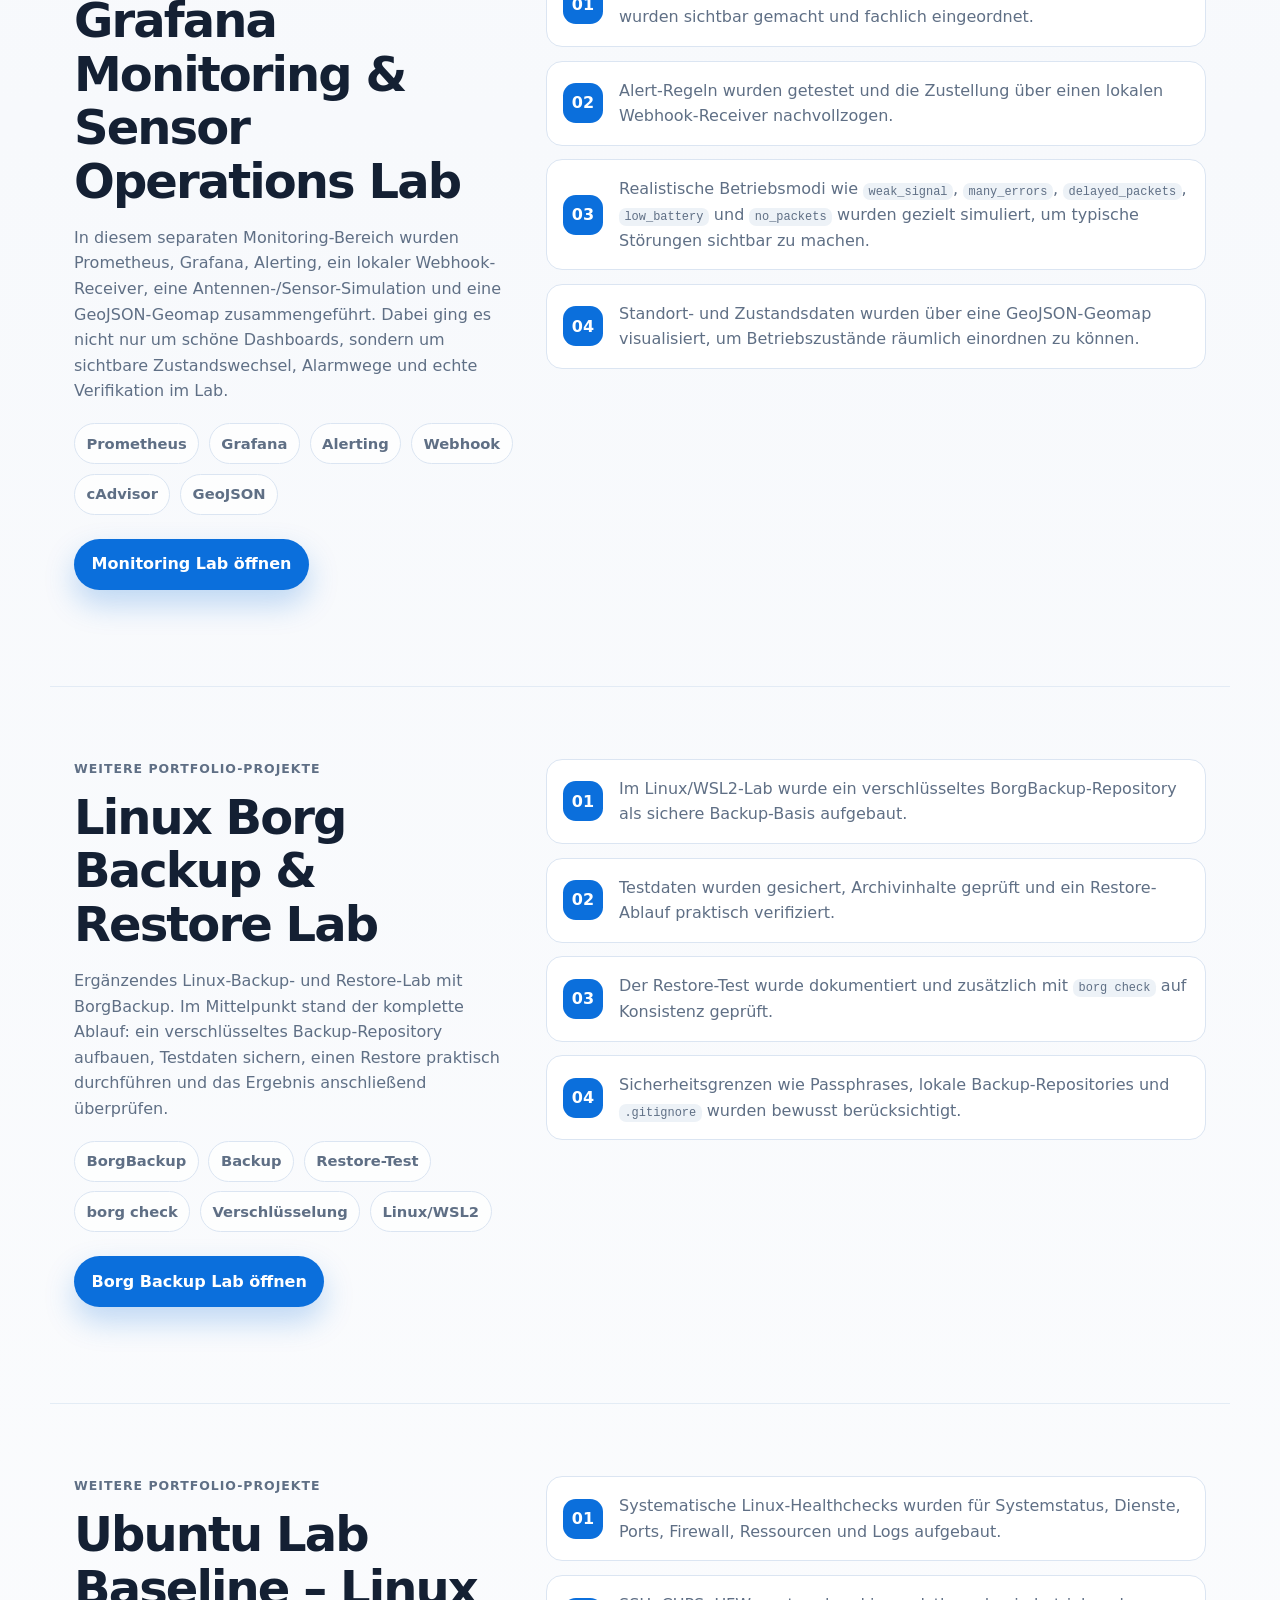
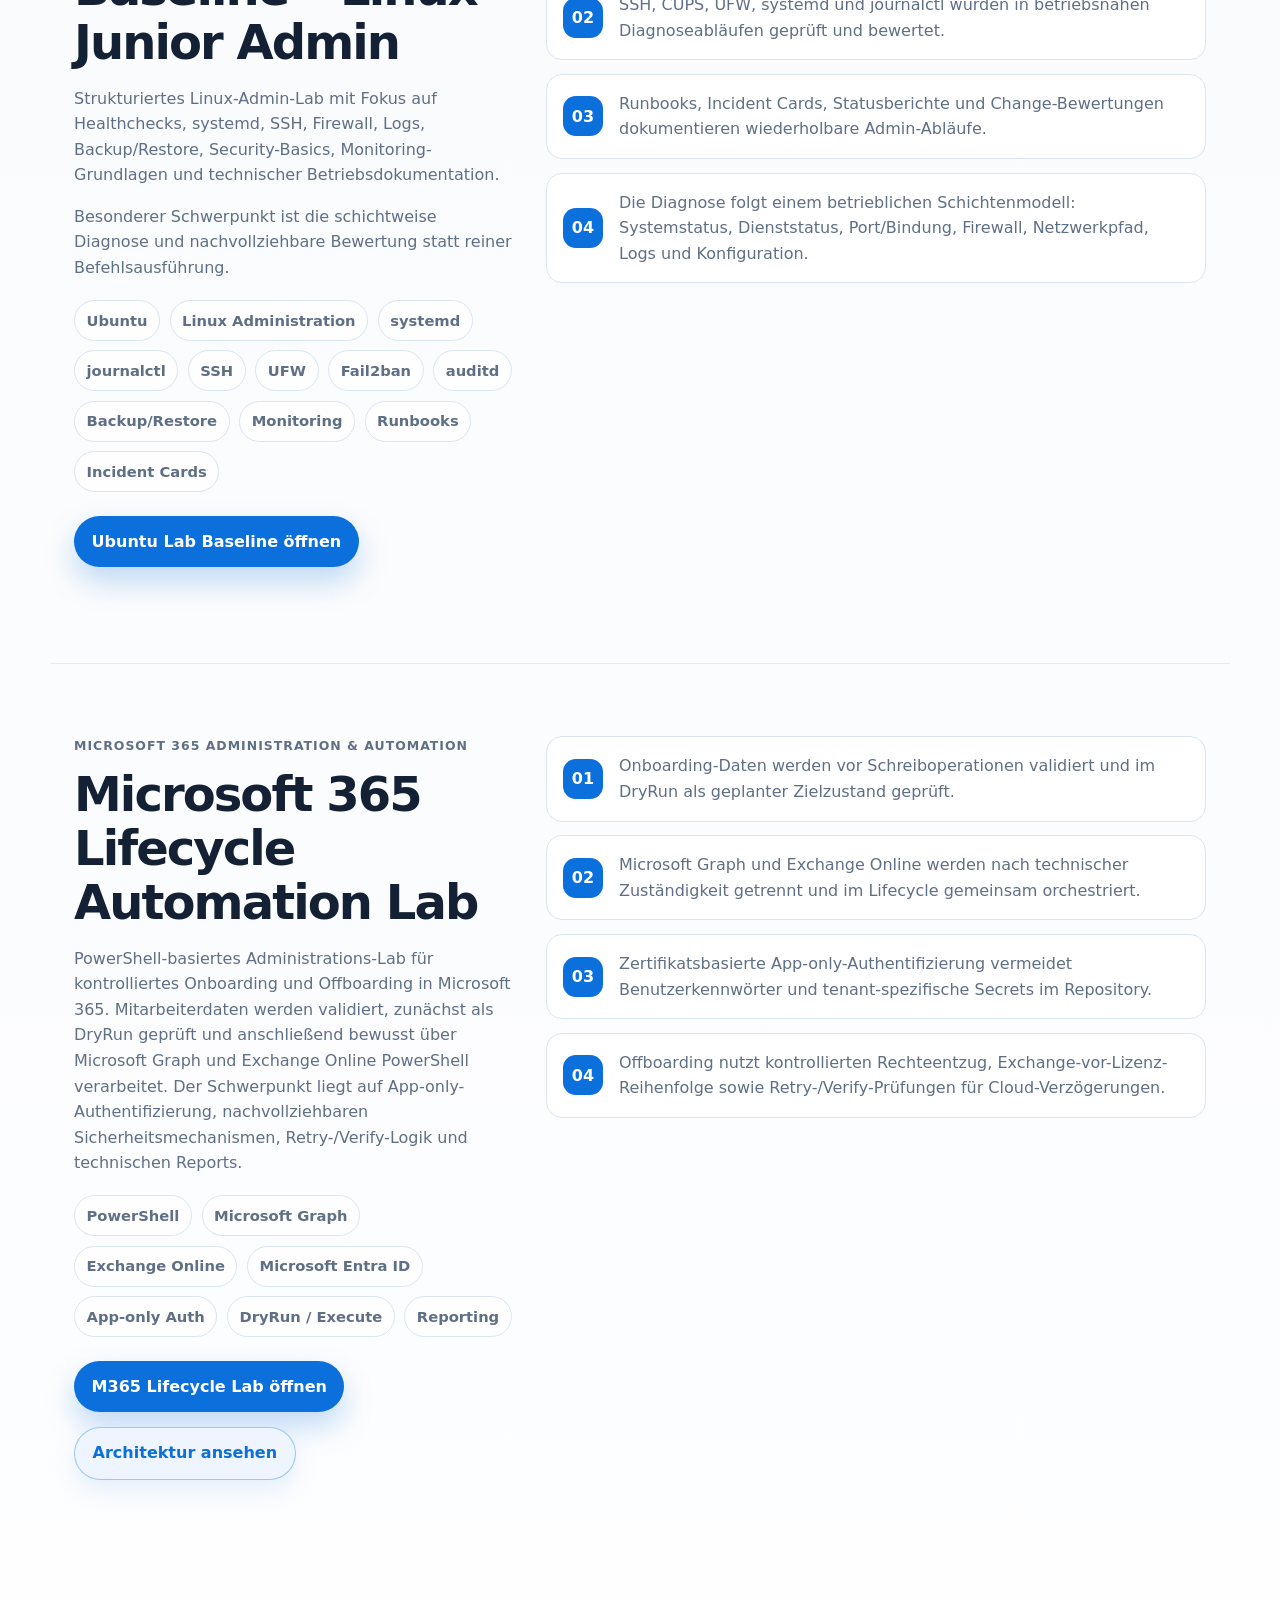
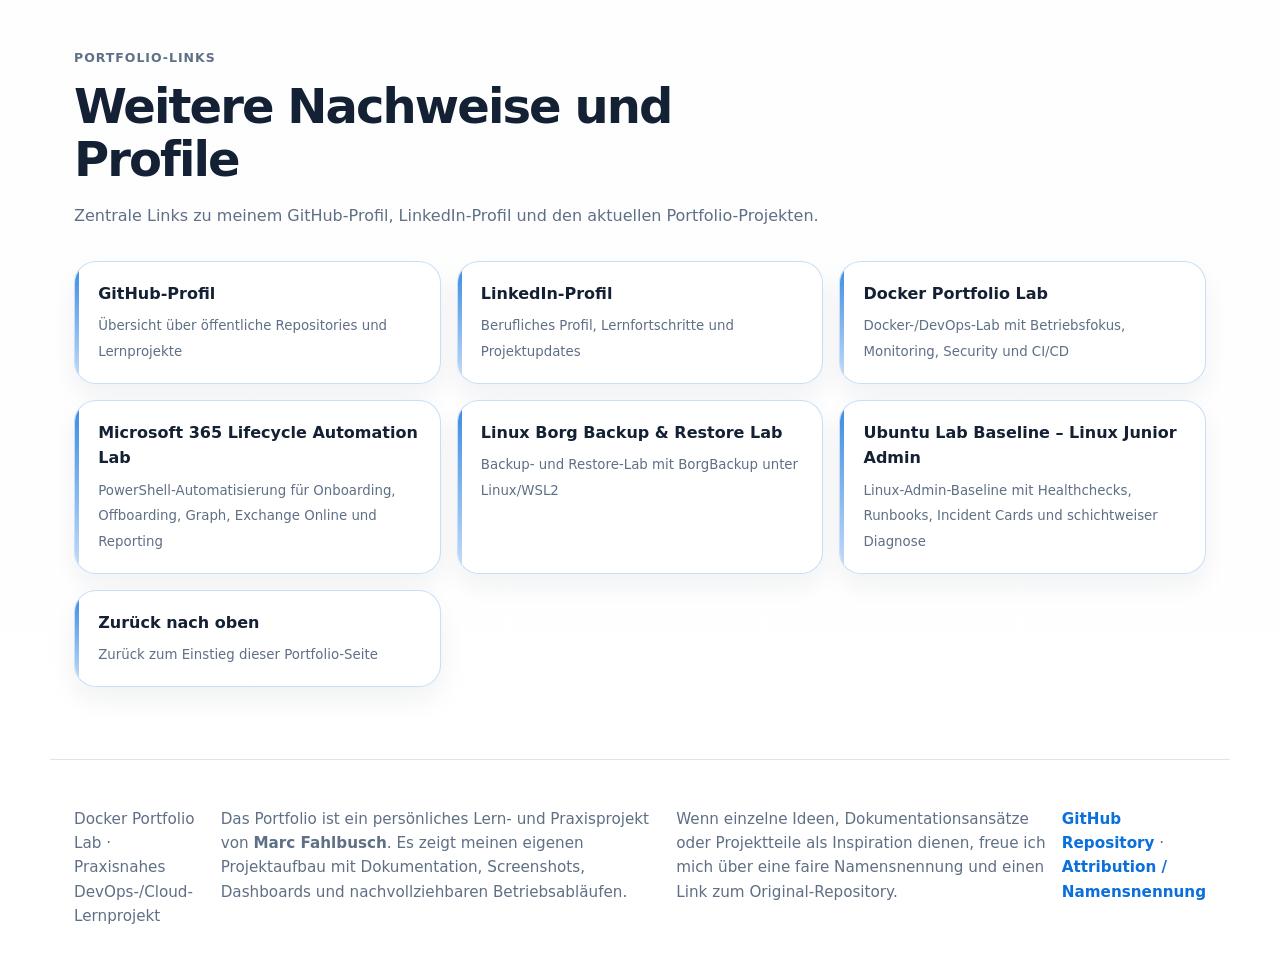
==== commit 5c7a79cc: "Add Microsoft 365 lifecycle lab to portfolio landing page" ====
--- a/index.html
+++ b/index.html
@@ -361,6 +361,57 @@
       </div>
     </section>
 
+    <section class="section split-section portfolio-project" id="m365-lifecycle-lab">
+      <div>
+        <p class="eyebrow">Microsoft 365 Administration & Automation</p>
+        <h2>Microsoft 365 Lifecycle Automation Lab</h2>
+        <p>
+          PowerShell-basiertes Administrations-Lab für kontrolliertes Onboarding und Offboarding in Microsoft 365.
+          Mitarbeiterdaten werden validiert, zunächst als DryRun geprüft und anschließend bewusst über Microsoft Graph
+          und Exchange Online PowerShell verarbeitet. Der Schwerpunkt liegt auf App-only-Authentifizierung,
+          nachvollziehbaren Sicherheitsmechanismen, Retry-/Verify-Logik und technischen Reports.
+        </p>
+
+        <div class="hero-tags" aria-label="Technologien und Themen im Microsoft 365 Lifecycle Automation Lab">
+          <a data-goatcounter-click="click-tag-m365-powershell" class="tag-button" href="https://github.com/MarcF46/m365-lifecycle-automation-lab" target="_blank" rel="noopener noreferrer">PowerShell</a>
+          <a data-goatcounter-click="click-tag-m365-graph" class="tag-button" href="https://github.com/MarcF46/m365-lifecycle-automation-lab/blob/main/docs/architecture.md" target="_blank" rel="noopener noreferrer">Microsoft Graph</a>
+          <a data-goatcounter-click="click-tag-m365-exchange" class="tag-button" href="https://github.com/MarcF46/m365-lifecycle-automation-lab/blob/main/docs/exchange-online-automation-notes.md" target="_blank" rel="noopener noreferrer">Exchange Online</a>
+          <a data-goatcounter-click="click-tag-m365-entra" class="tag-button" href="https://github.com/MarcF46/m365-lifecycle-automation-lab/blob/main/docs/authentication-concept.md" target="_blank" rel="noopener noreferrer">Microsoft Entra ID</a>
+          <a data-goatcounter-click="click-tag-m365-app-only" class="tag-button" href="https://github.com/MarcF46/m365-lifecycle-automation-lab/blob/main/docs/authentication-concept.md" target="_blank" rel="noopener noreferrer">App-only Auth</a>
+          <a data-goatcounter-click="click-tag-m365-dryrun" class="tag-button" href="https://github.com/MarcF46/m365-lifecycle-automation-lab/blob/main/docs/onboarding-runbook.md" target="_blank" rel="noopener noreferrer">DryRun / Execute</a>
+          <a data-goatcounter-click="click-tag-m365-reporting" class="tag-button" href="https://github.com/MarcF46/m365-lifecycle-automation-lab" target="_blank" rel="noopener noreferrer">Reporting</a>
+        </div>
+
+        <div class="hero-actions">
+          <a data-goatcounter-click="click-repo-m365-lifecycle-lab" class="button primary" href="https://github.com/MarcF46/m365-lifecycle-automation-lab" target="_blank" rel="noopener noreferrer">
+            M365 Lifecycle Lab öffnen
+          </a>
+          <a data-goatcounter-click="click-doc-m365-architecture" class="button secondary" href="https://github.com/MarcF46/m365-lifecycle-automation-lab/blob/main/docs/architecture.md" target="_blank" rel="noopener noreferrer">
+            Architektur ansehen
+          </a>
+        </div>
+      </div>
+
+      <div class="proof-list">
+        <a data-goatcounter-click="click-doc-m365-onboarding" class="proof-item" href="https://github.com/MarcF46/m365-lifecycle-automation-lab/blob/main/docs/onboarding-runbook.md" target="_blank" rel="noopener noreferrer">
+          <span>01</span>
+          <p>Onboarding-Daten werden vor Schreiboperationen validiert und im DryRun als geplanter Zielzustand geprüft.</p>
+        </a>
+        <a data-goatcounter-click="click-doc-m365-graph-exchange" class="proof-item" href="https://github.com/MarcF46/m365-lifecycle-automation-lab/blob/main/docs/architecture.md" target="_blank" rel="noopener noreferrer">
+          <span>02</span>
+          <p>Microsoft Graph und Exchange Online werden nach technischer Zuständigkeit getrennt und im Lifecycle gemeinsam orchestriert.</p>
+        </a>
+        <a data-goatcounter-click="click-doc-m365-auth" class="proof-item" href="https://github.com/MarcF46/m365-lifecycle-automation-lab/blob/main/docs/authentication-concept.md" target="_blank" rel="noopener noreferrer">
+          <span>03</span>
+          <p>Zertifikatsbasierte App-only-Authentifizierung vermeidet Benutzerkennwörter und tenant-spezifische Secrets im Repository.</p>
+        </a>
+        <a data-goatcounter-click="click-doc-m365-offboarding" class="proof-item" href="https://github.com/MarcF46/m365-lifecycle-automation-lab/blob/main/docs/offboarding-runbook.md" target="_blank" rel="noopener noreferrer">
+          <span>04</span>
+          <p>Offboarding nutzt kontrollierten Rechteentzug, Exchange-vor-Lizenz-Reihenfolge sowie Retry-/Verify-Prüfungen für Cloud-Verzögerungen.</p>
+        </a>
+      </div>
+    </section>
+
     <section class="section" id="portfolio-links">
       <div class="section-heading">
         <p class="eyebrow">Portfolio-Links</p>
@@ -382,6 +433,10 @@
         <a data-goatcounter-click="click-repo-docker-portfolio-lab" class="doc-link" href="https://github.com/MarcF46/docker-portfolio-lab" target="_blank" rel="noopener noreferrer">
           <span>Docker Portfolio Lab</span>
           <small>Docker-/DevOps-Lab mit Betriebsfokus, Monitoring, Security und CI/CD</small>
+        </a>
+        <a data-goatcounter-click="click-repo-m365-lifecycle-lab" class="doc-link" href="https://github.com/MarcF46/m365-lifecycle-automation-lab" target="_blank" rel="noopener noreferrer">
+          <span>Microsoft 365 Lifecycle Automation Lab</span>
+          <small>PowerShell-Automatisierung für Onboarding, Offboarding, Graph, Exchange Online und Reporting</small>
         </a>
         <a data-goatcounter-click="click-repo-borgbackup-lab" class="doc-link" href="https://github.com/MarcF46/linux-borg-backup-restore-lab" target="_blank" rel="noopener noreferrer">
           <span>Linux Borg Backup & Restore Lab</span>
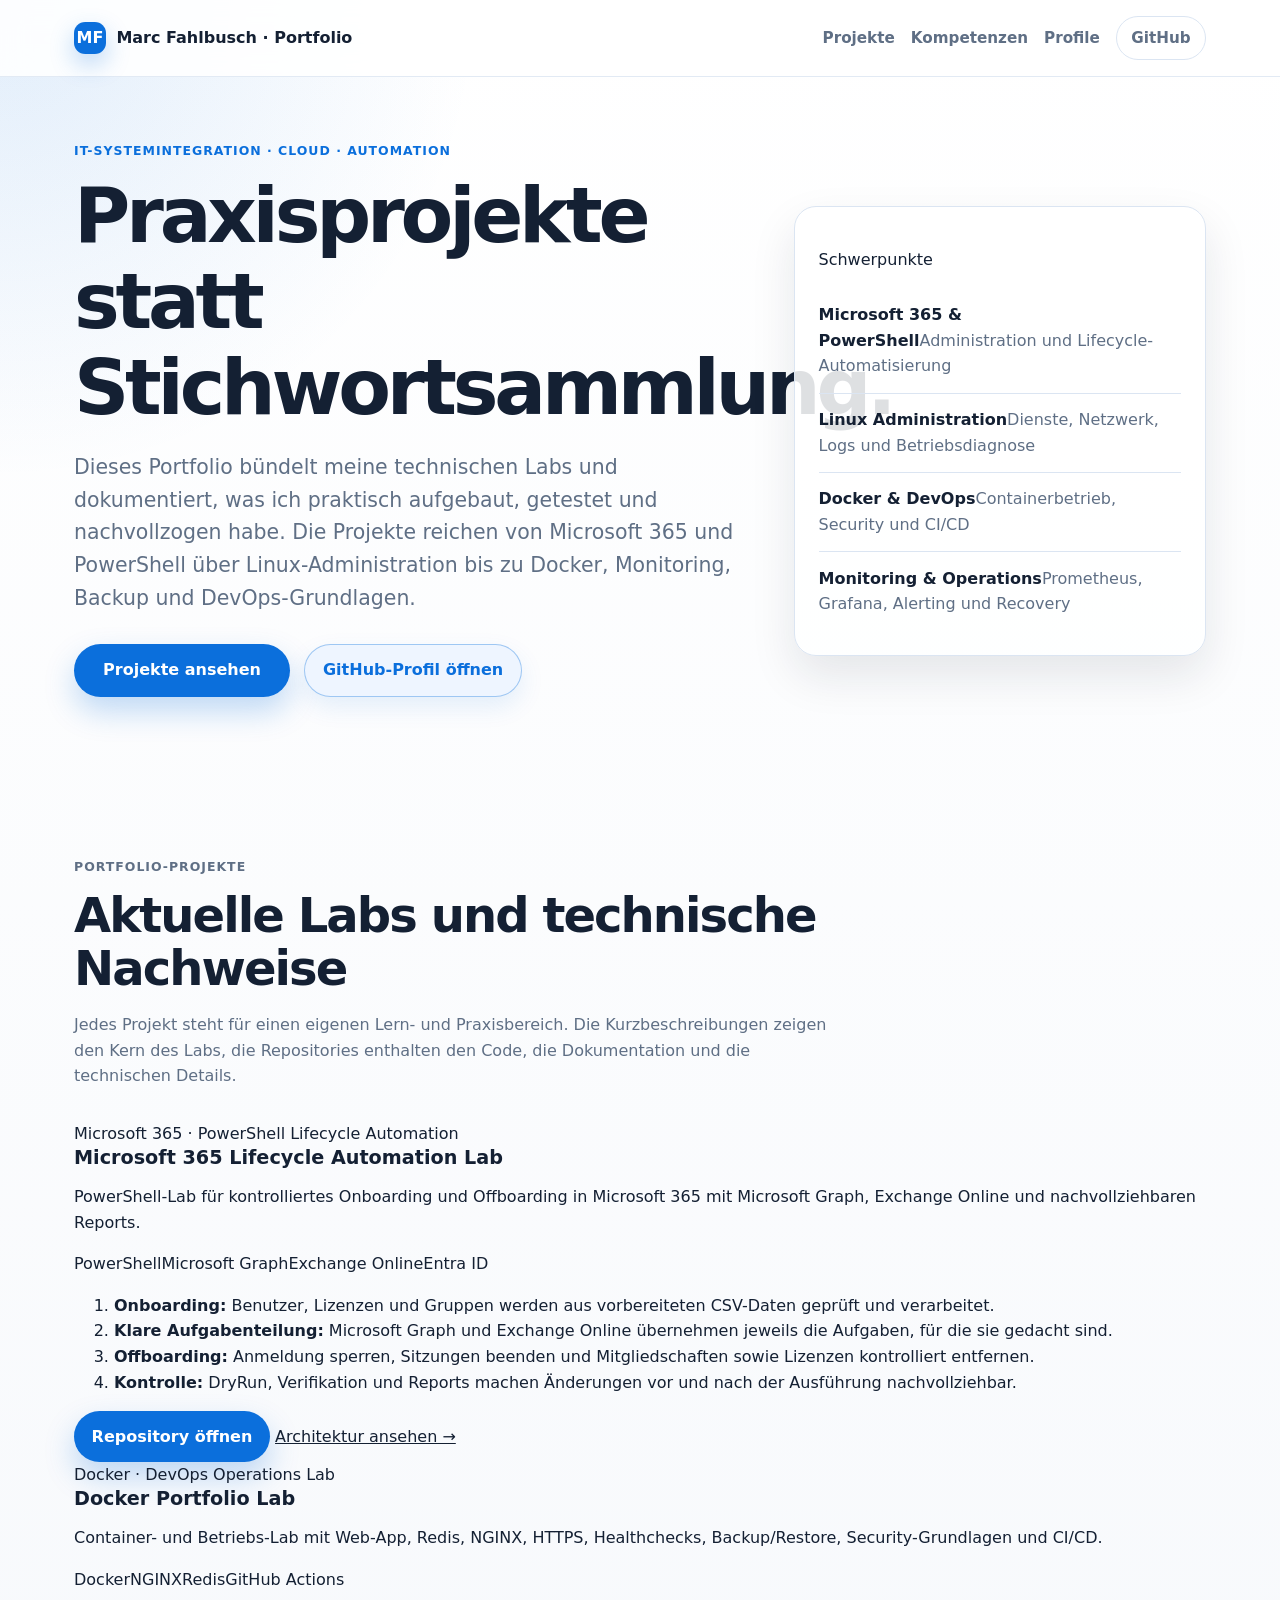
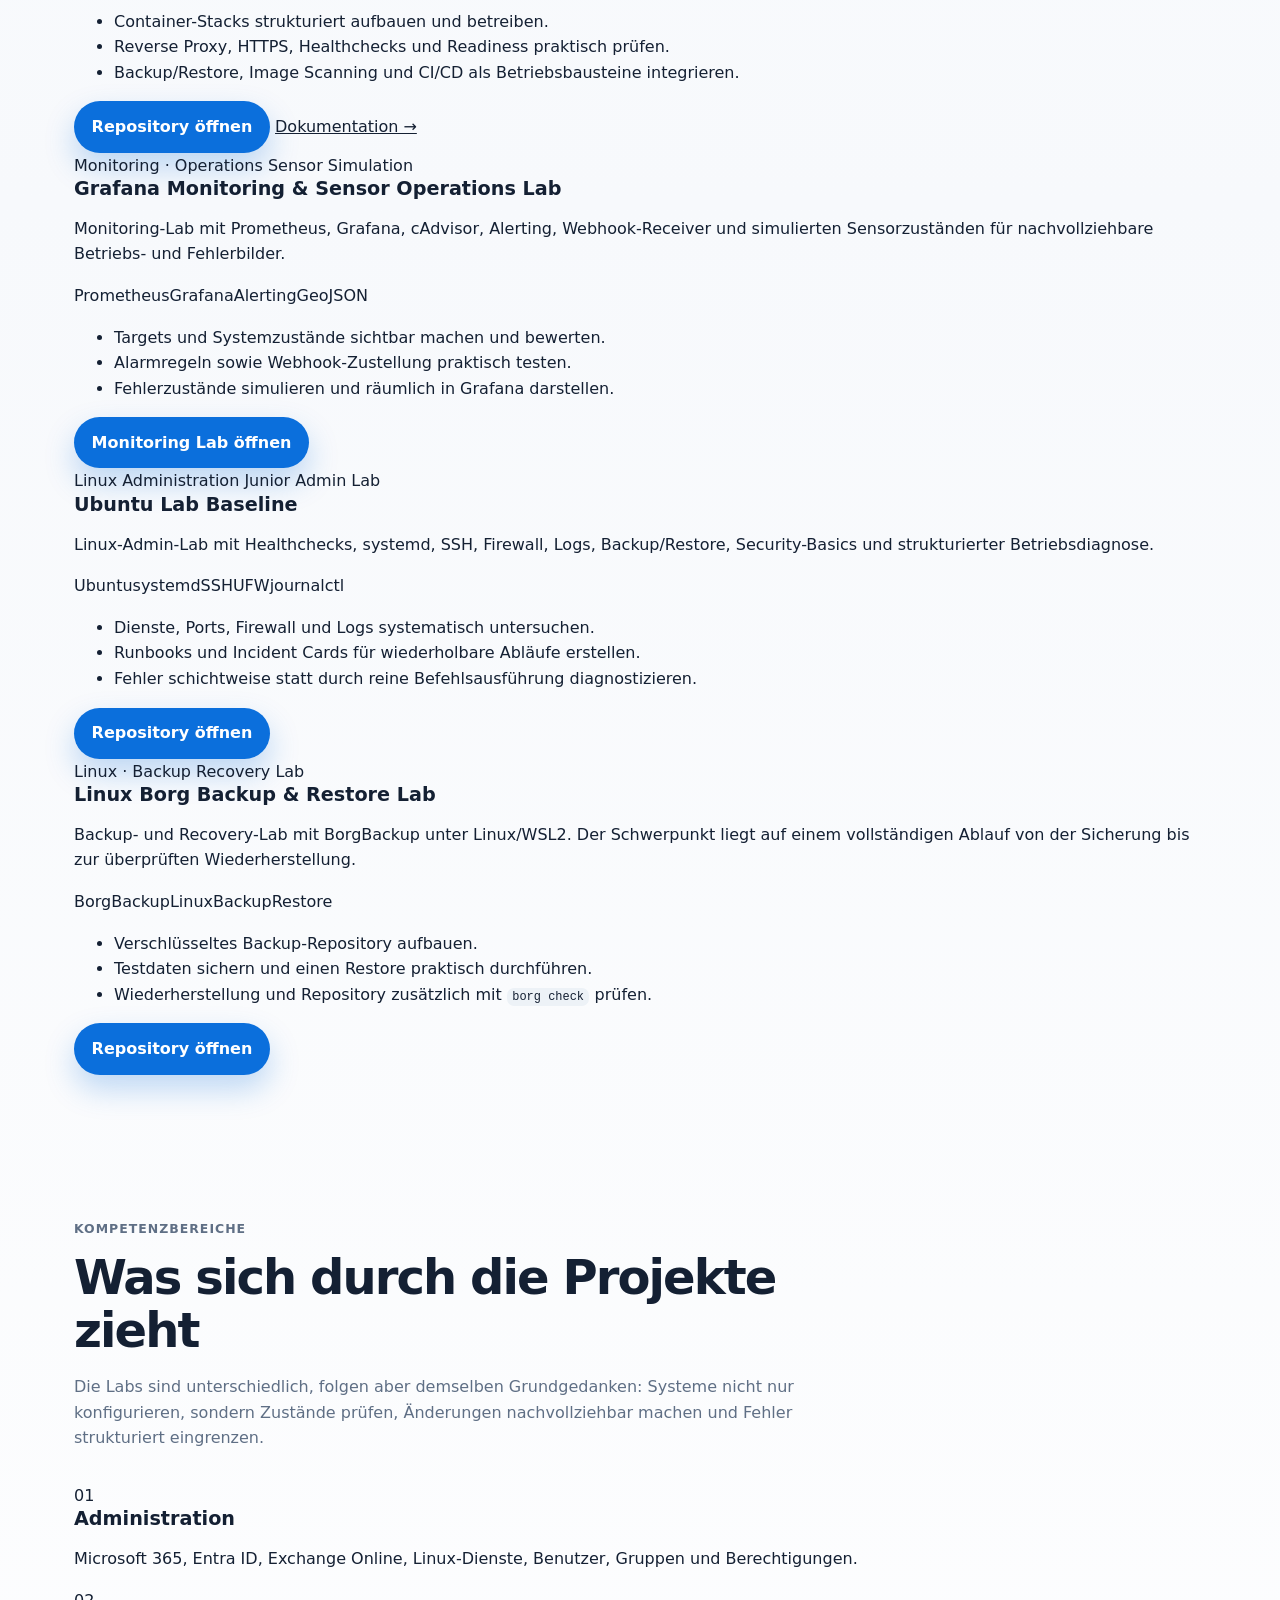
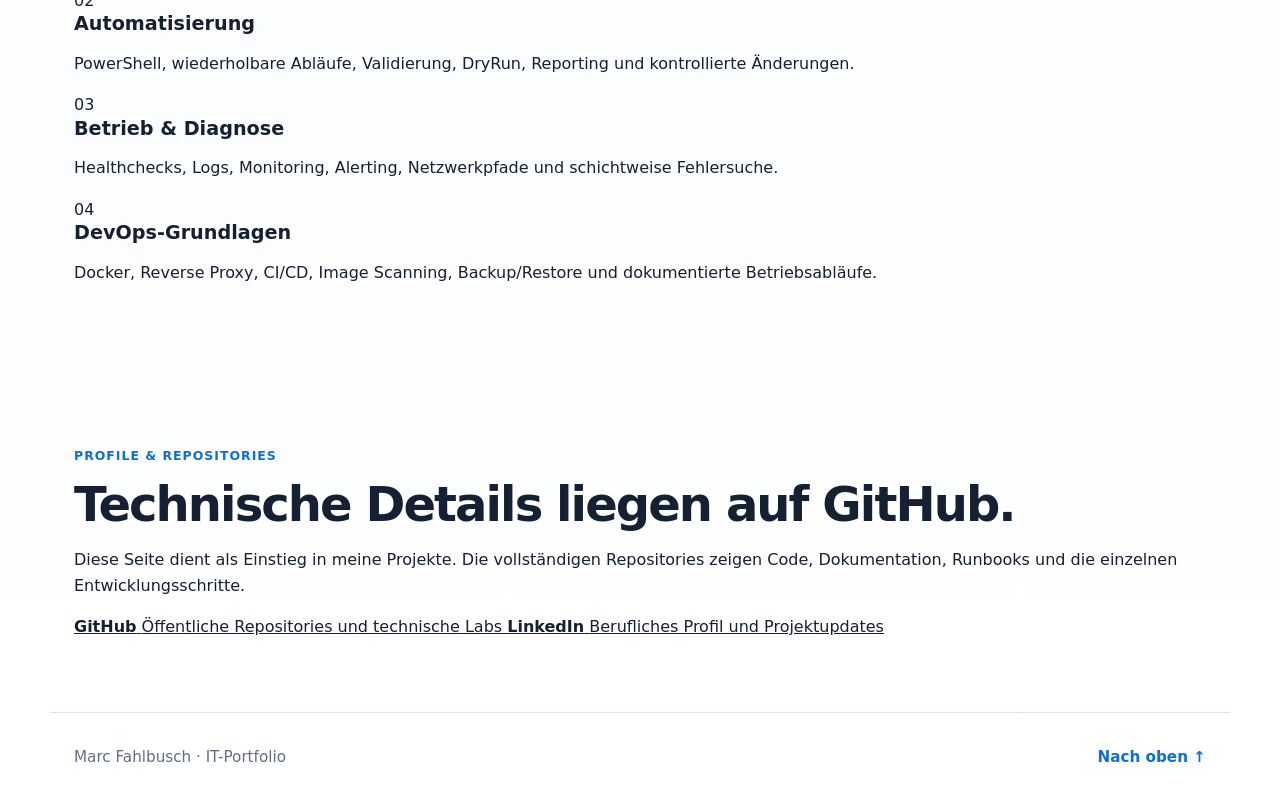
==== commit 1be90749: "Restructure landing page into neutral IT portfolio" ====
--- a/index.html
+++ b/index.html
@@ -3,478 +3,266 @@
 <head>
   <meta charset="utf-8">
   <meta name="viewport" content="width=device-width, initial-scale=1">
-  <title>Docker Portfolio Lab | DevOps- & Cloud-Portfolio</title>
-  <meta name="description" content="Praxisnahes Docker-/DevOps-Portfolio mit Fokus auf Betrieb, Reverse Proxy, HTTPS, Healthchecks, Backup/Restore, Secrets, Monitoring, Security, Image Scanning, Registry und CI/CD.">
+  <title>Marc Fahlbusch | IT-Portfolio</title>
+  <meta name="description" content="IT-Portfolio von Marc Fahlbusch mit Praxisprojekten zu Microsoft 365, PowerShell, Linux, Docker, DevOps, Monitoring, Backup und Automatisierung.">
   <link rel="stylesheet" href="assets/styles.css">
 
-<script data-goatcounter="https://marcf46-portfolio.goatcounter.com/count"
-        async src="https://gc.zgo.at/count.js"></script>
+  <script data-goatcounter="https://marcf46-portfolio.goatcounter.com/count"
+          async src="https://gc.zgo.at/count.js"></script>
 </head>
 <body id="top">
   <header class="site-header">
     <nav class="nav" aria-label="Hauptnavigation">
       <a data-goatcounter-click="click-nav-top" class="logo" href="#top" aria-label="Zur Startseite">
-        <span class="logo-mark">▣</span>
-        <span>Docker Portfolio Lab</span>
+        <span class="logo-mark">MF</span>
+        <span>Marc Fahlbusch · Portfolio</span>
       </a>
 
       <div class="nav-links">
+        <a data-goatcounter-click="click-nav-projects" href="#projects">Projekte</a>
         <a data-goatcounter-click="click-nav-skills" href="#skills">Kompetenzen</a>
-        <a data-goatcounter-click="click-nav-proof" href="#proof">Nachweise</a>
-        <a data-goatcounter-click="click-nav-docs" href="#docs">Docker-Dokumentation</a>
-        <a data-goatcounter-click="click-nav-monitoring-lab" href="#monitoring-lab">Monitoring</a>
-        <a data-goatcounter-click="click-nav-external-projects" href="#external-projects">Weitere Projekte</a>
-        <a data-goatcounter-click="click-repo-docker-portfolio-lab" class="nav-button" href="https://github.com/MarcF46/docker-portfolio-lab" target="_blank" rel="noopener noreferrer">GitHub</a>
+        <a data-goatcounter-click="click-nav-profiles" href="#profiles">Profile</a>
+        <a data-goatcounter-click="click-github-profile" class="nav-button" href="https://github.com/MarcF46" target="_blank" rel="noopener noreferrer">GitHub</a>
       </div>
     </nav>
   </header>
 
-  <main id="top">
+  <main>
     <section class="hero">
       <div class="hero-content">
-        <p class="eyebrow">Junior Cloud / DevOps Portfolio</p>
-        <h1>Praxisnahes Docker-/DevOps-Lab mit Betriebsfokus</h1>
+        <p class="eyebrow">IT-Systemintegration · Cloud · Automation</p>
+        <h1>Praxisprojekte statt Stichwortsammlung.</h1>
         <p class="hero-text">
-          Der Fokus liegt auf nachvollziehbaren Betriebsabläufen: Container werden nicht nur gestartet,
-          sondern geprüft, beobachtet und mit realistischen Fehlerfällen getestet. Dazu gehören
-          Backup-/Restore-Abläufe, Secret-Handling, HTTPS über einen Reverse Proxy, Monitoring,
-          Alerting und CI/CD-Prüfungen.
+          Dieses Portfolio bündelt meine technischen Labs und dokumentiert, was ich praktisch aufgebaut,
+          getestet und nachvollzogen habe. Die Projekte reichen von Microsoft 365 und PowerShell über
+          Linux-Administration bis zu Docker, Monitoring, Backup und DevOps-Grundlagen.
         </p>
 
         <div class="hero-actions">
-          <a data-goatcounter-click="click-repo-docker-portfolio-lab" class="button primary" href="https://github.com/MarcF46/docker-portfolio-lab" target="_blank" rel="noopener noreferrer">
-            GitHub Repository öffnen
-          </a>
-          <a data-goatcounter-click="click-nav-docs" class="button secondary" href="#docs">
-            Dokumentation ansehen
-          </a>
-        </div>
-
-        <div class="hero-tags" aria-label="Technologien und Themen">
-          <a data-goatcounter-click="click-tag-docker" class="tag-button" href="https://github.com/MarcF46/docker-portfolio-lab" target="_blank" rel="noopener noreferrer">Docker</a>
-          <a data-goatcounter-click="click-tag-docker-compose" class="tag-button" href="https://github.com/MarcF46/docker-portfolio-lab/blob/main/compose.prod.yml" target="_blank" rel="noopener noreferrer">Docker Compose</a>
-          <a data-goatcounter-click="click-tag-nginx" class="tag-button" href="https://github.com/MarcF46/docker-portfolio-lab/blob/main/docs/operations/https-local-nginx.md" target="_blank" rel="noopener noreferrer">NGINX</a>
-          <a data-goatcounter-click="click-tag-https-tls" class="tag-button" href="https://github.com/MarcF46/docker-portfolio-lab/blob/main/docs/operations/https-local-nginx.md" target="_blank" rel="noopener noreferrer">HTTPS/TLS</a>
-          <a data-goatcounter-click="click-tag-redis" class="tag-button" href="https://github.com/MarcF46/docker-portfolio-lab/blob/main/docs/operations/backup-strategie-gfs.md" target="_blank" rel="noopener noreferrer">Redis</a>
-          <a data-goatcounter-click="click-tag-prometheus" class="tag-button" href="https://github.com/MarcF46/docker-portfolio-lab/blob/main/docs/operations/prometheus-target-api-check.md" target="_blank" rel="noopener noreferrer">Prometheus</a>
-          <a data-goatcounter-click="click-tag-grafana" class="tag-button" href="https://github.com/MarcF46/docker-portfolio-lab/blob/main/docs/operations/grafana-monitoring-lab.md" target="_blank" rel="noopener noreferrer">Grafana</a>
-          <a data-goatcounter-click="click-tag-docker-scout" class="tag-button" href="https://github.com/MarcF46/docker-portfolio-lab/blob/main/docs/operations/image-scanning-docker-scout.md" target="_blank" rel="noopener noreferrer">Docker Scout</a>
-          <a data-goatcounter-click="click-tag-github-actions" class="tag-button" href="https://github.com/MarcF46/docker-portfolio-lab/tree/main/.github/workflows" target="_blank" rel="noopener noreferrer">GitHub Actions</a>
-        </div>
-      </div>
-
-      <aside class="hero-card" aria-label="Projektstatus">
-        <h2>Projektfokus</h2>
+          <a data-goatcounter-click="click-nav-projects" class="button primary" href="#projects">Projekte ansehen</a>
+          <a data-goatcounter-click="click-github-profile" class="button secondary" href="https://github.com/MarcF46" target="_blank" rel="noopener noreferrer">GitHub-Profil öffnen</a>
+        </div>
+      </div>
+
+      <aside class="hero-card" aria-label="Technische Schwerpunkte">
+        <p class="card-kicker">Schwerpunkte</p>
         <ul>
-          <li><strong>Containerbetrieb:</strong> Dockerfile, Compose, Web-App, Redis</li>
-          <li><strong>Reverse Proxy:</strong> NGINX mit lokalem HTTPS/TLS</li>
-          <li><strong>Betriebssicherheit:</strong> Healthchecks, Readiness, Restart Policy</li>
-          <li><strong>Daten & Recovery:</strong> persistentes Volume, Backup, Restore-Test</li>
-          <li><strong>Security:</strong> Secrets, Log Rotation, Image Scanning, Container-Härtung</li>
-          <li><strong>Automation:</strong> GitHub Actions für Compose- und Image-Pipeline</li>
+          <li><strong>Microsoft 365 & PowerShell</strong><span>Administration und Lifecycle-Automatisierung</span></li>
+          <li><strong>Linux Administration</strong><span>Dienste, Netzwerk, Logs und Betriebsdiagnose</span></li>
+          <li><strong>Docker & DevOps</strong><span>Containerbetrieb, Security und CI/CD</span></li>
+          <li><strong>Monitoring & Operations</strong><span>Prometheus, Grafana, Alerting und Recovery</span></li>
         </ul>
       </aside>
     </section>
 
-    <section class="section" id="skills">
+    <section class="section" id="projects">
+      <div class="section-heading">
+        <p class="eyebrow">Portfolio-Projekte</p>
+        <h2>Aktuelle Labs und technische Nachweise</h2>
+        <p>
+          Jedes Projekt steht für einen eigenen Lern- und Praxisbereich. Die Kurzbeschreibungen zeigen
+          den Kern des Labs, die Repositories enthalten den Code, die Dokumentation und die technischen Details.
+        </p>
+      </div>
+
+      <div class="project-grid">
+        <article class="project-card featured-project">
+          <div class="project-topline">
+            <span class="project-type">Microsoft 365 · PowerShell</span>
+            <span class="project-state">Lifecycle Automation</span>
+          </div>
+          <h3>Microsoft 365 Lifecycle Automation Lab</h3>
+          <p class="project-summary">
+            PowerShell-Lab für kontrolliertes Onboarding und Offboarding in Microsoft 365 mit Microsoft Graph,
+            Exchange Online und nachvollziehbaren Reports.
+          </p>
+
+          <div class="tag-list" aria-label="Technologien im Microsoft 365 Lab">
+            <span>PowerShell</span><span>Microsoft Graph</span><span>Exchange Online</span><span>Entra ID</span>
+          </div>
+
+          <ol class="project-points">
+            <li><strong>Onboarding:</strong> Benutzer, Lizenzen und Gruppen werden aus vorbereiteten CSV-Daten geprüft und verarbeitet.</li>
+            <li><strong>Klare Aufgabenteilung:</strong> Microsoft Graph und Exchange Online übernehmen jeweils die Aufgaben, für die sie gedacht sind.</li>
+            <li><strong>Offboarding:</strong> Anmeldung sperren, Sitzungen beenden und Mitgliedschaften sowie Lizenzen kontrolliert entfernen.</li>
+            <li><strong>Kontrolle:</strong> DryRun, Verifikation und Reports machen Änderungen vor und nach der Ausführung nachvollziehbar.</li>
+          </ol>
+
+          <div class="project-actions">
+            <a data-goatcounter-click="click-repo-m365-lifecycle-lab" class="button primary" href="https://github.com/MarcF46/m365-lifecycle-automation-lab" target="_blank" rel="noopener noreferrer">Repository öffnen</a>
+            <a data-goatcounter-click="click-doc-m365-architecture" class="text-link" href="https://github.com/MarcF46/m365-lifecycle-automation-lab/blob/main/docs/architecture.md" target="_blank" rel="noopener noreferrer">Architektur ansehen →</a>
+          </div>
+        </article>
+
+        <article class="project-card">
+          <div class="project-topline">
+            <span class="project-type">Docker · DevOps</span>
+            <span class="project-state">Operations Lab</span>
+          </div>
+          <h3>Docker Portfolio Lab</h3>
+          <p class="project-summary">
+            Container- und Betriebs-Lab mit Web-App, Redis, NGINX, HTTPS, Healthchecks, Backup/Restore,
+            Security-Grundlagen und CI/CD.
+          </p>
+
+          <div class="tag-list" aria-label="Technologien im Docker Lab">
+            <span>Docker</span><span>NGINX</span><span>Redis</span><span>GitHub Actions</span>
+          </div>
+
+          <ul class="project-points compact-points">
+            <li>Container-Stacks strukturiert aufbauen und betreiben.</li>
+            <li>Reverse Proxy, HTTPS, Healthchecks und Readiness praktisch prüfen.</li>
+            <li>Backup/Restore, Image Scanning und CI/CD als Betriebsbausteine integrieren.</li>
+          </ul>
+
+          <div class="project-actions">
+            <a data-goatcounter-click="click-repo-docker-portfolio-lab" class="button primary" href="https://github.com/MarcF46/docker-portfolio-lab" target="_blank" rel="noopener noreferrer">Repository öffnen</a>
+            <a data-goatcounter-click="click-doc-operations-readme" class="text-link" href="https://github.com/MarcF46/docker-portfolio-lab/blob/main/docs/operations/README.md" target="_blank" rel="noopener noreferrer">Dokumentation →</a>
+          </div>
+        </article>
+
+        <article class="project-card">
+          <div class="project-topline">
+            <span class="project-type">Monitoring · Operations</span>
+            <span class="project-state">Sensor Simulation</span>
+          </div>
+          <h3>Grafana Monitoring & Sensor Operations Lab</h3>
+          <p class="project-summary">
+            Monitoring-Lab mit Prometheus, Grafana, cAdvisor, Alerting, Webhook-Receiver und simulierten
+            Sensorzuständen für nachvollziehbare Betriebs- und Fehlerbilder.
+          </p>
+
+          <div class="tag-list" aria-label="Technologien im Monitoring Lab">
+            <span>Prometheus</span><span>Grafana</span><span>Alerting</span><span>GeoJSON</span>
+          </div>
+
+          <ul class="project-points compact-points">
+            <li>Targets und Systemzustände sichtbar machen und bewerten.</li>
+            <li>Alarmregeln sowie Webhook-Zustellung praktisch testen.</li>
+            <li>Fehlerzustände simulieren und räumlich in Grafana darstellen.</li>
+          </ul>
+
+          <div class="project-actions">
+            <a data-goatcounter-click="click-doc-grafana-monitoring" class="button primary" href="https://github.com/MarcF46/docker-portfolio-lab/blob/main/docs/operations/grafana-monitoring-lab.md" target="_blank" rel="noopener noreferrer">Monitoring Lab öffnen</a>
+          </div>
+        </article>
+
+        <article class="project-card">
+          <div class="project-topline">
+            <span class="project-type">Linux Administration</span>
+            <span class="project-state">Junior Admin Lab</span>
+          </div>
+          <h3>Ubuntu Lab Baseline</h3>
+          <p class="project-summary">
+            Linux-Admin-Lab mit Healthchecks, systemd, SSH, Firewall, Logs, Backup/Restore,
+            Security-Basics und strukturierter Betriebsdiagnose.
+          </p>
+
+          <div class="tag-list" aria-label="Technologien im Ubuntu Lab">
+            <span>Ubuntu</span><span>systemd</span><span>SSH</span><span>UFW</span><span>journalctl</span>
+          </div>
+
+          <ul class="project-points compact-points">
+            <li>Dienste, Ports, Firewall und Logs systematisch untersuchen.</li>
+            <li>Runbooks und Incident Cards für wiederholbare Abläufe erstellen.</li>
+            <li>Fehler schichtweise statt durch reine Befehlsausführung diagnostizieren.</li>
+          </ul>
+
+          <div class="project-actions">
+            <a data-goatcounter-click="click-repo-ubuntu-lab-baseline" class="button primary" href="https://github.com/MarcF46/ubuntu-lab-baseline" target="_blank" rel="noopener noreferrer">Repository öffnen</a>
+          </div>
+        </article>
+
+        <article class="project-card">
+          <div class="project-topline">
+            <span class="project-type">Linux · Backup</span>
+            <span class="project-state">Recovery Lab</span>
+          </div>
+          <h3>Linux Borg Backup & Restore Lab</h3>
+          <p class="project-summary">
+            Backup- und Recovery-Lab mit BorgBackup unter Linux/WSL2. Der Schwerpunkt liegt auf einem
+            vollständigen Ablauf von der Sicherung bis zur überprüften Wiederherstellung.
+          </p>
+
+          <div class="tag-list" aria-label="Technologien im BorgBackup Lab">
+            <span>BorgBackup</span><span>Linux</span><span>Backup</span><span>Restore</span>
+          </div>
+
+          <ul class="project-points compact-points">
+            <li>Verschlüsseltes Backup-Repository aufbauen.</li>
+            <li>Testdaten sichern und einen Restore praktisch durchführen.</li>
+            <li>Wiederherstellung und Repository zusätzlich mit <code>borg check</code> prüfen.</li>
+          </ul>
+
+          <div class="project-actions">
+            <a data-goatcounter-click="click-repo-borgbackup-lab" class="button primary" href="https://github.com/MarcF46/linux-borg-backup-restore-lab" target="_blank" rel="noopener noreferrer">Repository öffnen</a>
+          </div>
+        </article>
+      </div>
+    </section>
+
+    <section class="section soft-section" id="skills">
       <div class="section-heading">
         <p class="eyebrow">Kompetenzbereiche</p>
-        <h2>Was im Projekt praktisch umgesetzt wurde</h2>
+        <h2>Was sich durch die Projekte zieht</h2>
         <p>
-          Die Landingpage fasst die wichtigsten Themen zusammen. Die technische Tiefe liegt weiterhin
-          im Repository und in den Dokumentationsdateien.
+          Die Labs sind unterschiedlich, folgen aber demselben Grundgedanken: Systeme nicht nur konfigurieren,
+          sondern Zustände prüfen, Änderungen nachvollziehbar machen und Fehler strukturiert eingrenzen.
         </p>
       </div>
 
-      <div class="card-grid">
-        <a data-goatcounter-click="click-repo-docker-portfolio-lab" class="card" href="https://github.com/MarcF46/docker-portfolio-lab" target="_blank" rel="noopener noreferrer">
-          <h3>Containerbetrieb</h3>
+      <div class="skill-grid">
+        <div class="skill-card">
+          <span>01</span>
+          <h3>Administration</h3>
+          <p>Microsoft 365, Entra ID, Exchange Online, Linux-Dienste, Benutzer, Gruppen und Berechtigungen.</p>
+        </div>
+        <div class="skill-card">
+          <span>02</span>
+          <h3>Automatisierung</h3>
+          <p>PowerShell, wiederholbare Abläufe, Validierung, DryRun, Reporting und kontrollierte Änderungen.</p>
+        </div>
+        <div class="skill-card">
+          <span>03</span>
+          <h3>Betrieb & Diagnose</h3>
+          <p>Healthchecks, Logs, Monitoring, Alerting, Netzwerkpfade und schichtweise Fehlersuche.</p>
+        </div>
+        <div class="skill-card">
+          <span>04</span>
+          <h3>DevOps-Grundlagen</h3>
+          <p>Docker, Reverse Proxy, CI/CD, Image Scanning, Backup/Restore und dokumentierte Betriebsabläufe.</p>
+        </div>
+      </div>
+    </section>
+
+    <section class="section" id="profiles">
+      <div class="profile-panel">
+        <div>
+          <p class="eyebrow">Profile & Repositories</p>
+          <h2>Technische Details liegen auf GitHub.</h2>
           <p>
-            Aufbau eines Web-/Redis-Stacks mit Dockerfile, Docker Compose,
-            getrennten Umgebungen und schlankerem NGINX-Basis-Image.
-          </p>
-        </a>
-
-        <a data-goatcounter-click="click-doc-https-local-nginx" class="card" href="https://github.com/MarcF46/docker-portfolio-lab/blob/main/docs/operations/https-local-nginx.md" target="_blank" rel="noopener noreferrer">
-          <h3>Reverse Proxy & HTTPS</h3>
-          <p>
-            NGINX als zentraler Einstiegspunkt mit lokalem HTTPS/TLS,
-            HTTP-Weiterleitung und dokumentierter TLS-Terminierung.
-          </p>
-        </a>
-
-        <a data-goatcounter-click="click-doc-backup-strategy" class="card" href="https://github.com/MarcF46/docker-portfolio-lab/blob/main/docs/operations/backup-strategie-gfs.md" target="_blank" rel="noopener noreferrer">
-          <h3>Backup, Restore & Readiness</h3>
-          <p>
-            Redis-Volume-Backup, Restore-Test, Healthchecks, Start-Abhängigkeiten
-            und Stack-Readiness aus Betriebssicht.
-          </p>
-        </a>
-
-        <a data-goatcounter-click="click-doc-container-security" class="card" href="https://github.com/MarcF46/docker-portfolio-lab/blob/main/docs/operations/container-security-stage-1.md" target="_blank" rel="noopener noreferrer">
-          <h3>Security & Secrets</h3>
-          <p>
-            Lokales Secret-Handling, Schutz durch <code>.gitignore</code>,
-            <code>no-new-privileges</code>, Log Rotation und sichere Prüfwege.
-          </p>
-        </a>
-
-        <a data-goatcounter-click="click-doc-grafana-monitoring" class="card" href="https://github.com/MarcF46/docker-portfolio-lab/blob/main/docs/operations/grafana-monitoring-lab.md" target="_blank" rel="noopener noreferrer">
-          <h3>Monitoring & Logging</h3>
-          <p>
-            Docker-Logs, Log Rotation, Prometheus Target API, Grafana,
-            cAdvisor und Unterscheidung zwischen Docker-Health und Monitoring-Health.
-          </p>
-        </a>
-
-        <a data-goatcounter-click="click-doc-cicd-build-pipeline" class="card" href="https://github.com/MarcF46/docker-portfolio-lab/blob/main/docs/operations/cicd-build-pipeline.md" target="_blank" rel="noopener noreferrer">
-          <h3>CI/CD & Registry</h3>
-          <p>
-            GitHub Actions bauen und testen das Image, Docker Scout bewertet Schwachstellen,
-            und eine lokale Registry zeigt Push-/Pull-Grundlagen.
-          </p>
-        </a>
-      </div>
-    </section>
-
-    <section class="section split-section" id="proof">
-      <div>
-        <p class="eyebrow">Nachweis</p>
-        <h2>Was das Projekt zeigt</h2>
-        <p>
-          Das Projekt ist bewusst als Lern- und Portfolio-Lab aufgebaut. Im Mittelpunkt stehen
-          praktische Betriebsabläufe, nachvollziehbare Prüfungen und typische Situationen,
-          die in Docker-, DevOps- und Cloud-Umgebungen regelmäßig relevant werden.
-        </p>
-      </div>
-
-      <div class="proof-list">
-        <a data-goatcounter-click="click-repo-docker-portfolio-lab" class="proof-item" href="https://github.com/MarcF46/docker-portfolio-lab" target="_blank" rel="noopener noreferrer">
-          <span>01</span>
-          <p>Docker-Stacks wurden strukturiert aufgebaut, gestartet und über nachvollziehbare Prüfungen bewertet.</p>
-        </a>
-        <a data-goatcounter-click="click-doc-https-local-nginx" class="proof-item" href="https://github.com/MarcF46/docker-portfolio-lab/blob/main/docs/operations/https-local-nginx.md" target="_blank" rel="noopener noreferrer">
-          <span>02</span>
-          <p>Reverse Proxy, HTTPS, Healthchecks und Readiness wurden aus Betriebssicht eingerichtet und überprüft.</p>
-        </a>
-        <a data-goatcounter-click="click-doc-operations-readme" class="proof-item" href="https://github.com/MarcF46/docker-portfolio-lab/blob/main/docs/operations/README.md" target="_blank" rel="noopener noreferrer">
-          <span>03</span>
-          <p>Backup-/Restore-Abläufe, Logging, Monitoring und Fehlerbilder wurden praktisch getestet und dokumentiert.</p>
-        </a>
-        <a data-goatcounter-click="click-doc-container-security" class="proof-item" href="https://github.com/MarcF46/docker-portfolio-lab/blob/main/docs/operations/container-security-stage-1.md" target="_blank" rel="noopener noreferrer">
-          <span>04</span>
-          <p>Security-Grundlagen wie Secrets, Image Scanning, Registry-Nutzung und CI/CD-Prozesse wurden bewusst in das Lab eingebaut.</p>
-        </a>
-      </div>
-    </section>
-
-    <section class="section" id="docs">
-      <div class="section-heading">
-        <p class="eyebrow">Docker-Dokumentation</p>
-        <h2>Technische Vertiefung im Docker Portfolio Lab</h2>
-        <p>
-          Diese Links führen zu den wichtigsten Dokumentationsbereichen und Nachweisen des Docker-Projekts.
-          Die einzelnen Seiten halten fest, welche Betriebsfälle im Lab umgesetzt, geprüft und dokumentiert wurden.
-        </p>
-      </div>
-
-      <div class="link-grid">
-        <a data-goatcounter-click="click-doc-operations-readme" class="doc-link" href="https://github.com/MarcF46/docker-portfolio-lab/blob/main/docs/operations/README.md" target="_blank" rel="noopener noreferrer">
-          <span>Operations-Übersicht</span>
-          <small>Gesamtüberblick über Betriebsdokumentation und Advanced-Nachweise</small>
-        </a>
-        <a data-goatcounter-click="click-doc-https-local-nginx" class="doc-link" href="https://github.com/MarcF46/docker-portfolio-lab/blob/main/docs/operations/https-local-nginx.md" target="_blank" rel="noopener noreferrer">
-          <span>Reverse Proxy & HTTPS</span>
-          <small>NGINX, lokales TLS und HTTPS-Weiterleitung</small>
-        </a>
-        <a data-goatcounter-click="click-doc-container-security" class="doc-link" href="https://github.com/MarcF46/docker-portfolio-lab/blob/main/docs/operations/container-security-stage-1.md" target="_blank" rel="noopener noreferrer">
-          <span>Container Security</span>
-          <small>no-new-privileges, Capabilities und Härtungslogik</small>
-        </a>
-        <a data-goatcounter-click="click-doc-image-scanning" class="doc-link" href="https://github.com/MarcF46/docker-portfolio-lab/blob/main/docs/operations/image-scanning-docker-scout.md" target="_blank" rel="noopener noreferrer">
-          <span>Image Scanning</span>
-          <small>Docker Scout, CVE-Bewertung und schlankeres Basis-Image</small>
-        </a>
-        <a data-goatcounter-click="click-doc-prometheus-target-api" class="doc-link" href="https://github.com/MarcF46/docker-portfolio-lab/blob/main/docs/operations/prometheus-target-api-check.md" target="_blank" rel="noopener noreferrer">
-          <span>Monitoring Deep Dive</span>
-          <small>Prometheus Target API, cAdvisor und Target Health</small>
-        </a>
-        <a data-goatcounter-click="click-doc-registry-deep-dive" class="doc-link" href="https://github.com/MarcF46/docker-portfolio-lab/blob/main/docs/operations/registry-deep-dive.md" target="_blank" rel="noopener noreferrer">
-          <span>Registry Deep Dive</span>
-          <small>lokale Registry, Tags, Digest, Push und Registry-Test</small>
-        </a>
-        <a data-goatcounter-click="click-doc-cicd-build-pipeline" class="doc-link" href="https://github.com/MarcF46/docker-portfolio-lab/blob/main/docs/operations/cicd-build-pipeline.md" target="_blank" rel="noopener noreferrer">
-          <span>CI/CD Build Pipeline</span>
-          <small>GitHub Actions für Build, Container-Test und optionale Scans</small>
-        </a>
-        <a data-goatcounter-click="click-doc-website-analytics" class="doc-link" href="https://github.com/MarcF46/docker-portfolio-lab/blob/main/docs/operations/website-analytics.md" target="_blank" rel="noopener noreferrer">
-          <span>Website Analytics</span>
-          <small>GoatCounter Pageviews, Klick-Events und archivierte GitHub-Traffic-Daten</small>
-        </a>
-        <a data-goatcounter-click="click-doc-backup-strategy" class="doc-link" href="https://github.com/MarcF46/docker-portfolio-lab/blob/main/docs/operations/backup-strategie-gfs.md" target="_blank" rel="noopener noreferrer">
-          <span>Backup-Strategie</span>
-          <small>Backup, Restore-Test und Retention-Grundlagen</small>
-        </a>
-      </div>
-    </section>
-
-    <section class="section split-section portfolio-project" id="monitoring-lab">
-      <div>
-        <p class="eyebrow">Monitoring & Alerting</p>
-        <h2>Grafana Monitoring & Sensor Operations Lab</h2>
-        <p>
-          In diesem separaten Monitoring-Bereich wurden Prometheus, Grafana, Alerting,
-          ein lokaler Webhook-Receiver, eine Antennen-/Sensor-Simulation und eine GeoJSON-Geomap
-          zusammengeführt. Dabei ging es nicht nur um schöne Dashboards, sondern um sichtbare
-          Zustandswechsel, Alarmwege und echte Verifikation im Lab.
-        </p>
-        <div class="hero-tags" aria-label="Technologien und Themen im Monitoring Lab">
-          <a data-goatcounter-click="click-tag-monitoring-prometheus" class="tag-button" href="https://github.com/MarcF46/docker-portfolio-lab/blob/main/docs/operations/prometheus-target-api-check.md" target="_blank" rel="noopener noreferrer">Prometheus</a>
-          <a data-goatcounter-click="click-tag-monitoring-grafana" class="tag-button" href="https://github.com/MarcF46/docker-portfolio-lab/blob/main/docs/operations/grafana-monitoring-lab.md" target="_blank" rel="noopener noreferrer">Grafana</a>
-          <a data-goatcounter-click="click-tag-monitoring-alerting" class="tag-button" href="https://github.com/MarcF46/docker-portfolio-lab/blob/main/docs/operations/grafana-monitoring-lab.md#alerting-und-webhook-receiver" target="_blank" rel="noopener noreferrer">Alerting</a>
-          <a data-goatcounter-click="click-tag-monitoring-webhook" class="tag-button" href="https://github.com/MarcF46/docker-portfolio-lab/blob/main/docs/operations/grafana-monitoring-lab.md#alerting-und-webhook-receiver" target="_blank" rel="noopener noreferrer">Webhook</a>
-          <a data-goatcounter-click="click-tag-monitoring-cadvisor" class="tag-button" href="https://github.com/MarcF46/docker-portfolio-lab/blob/main/docs/operations/grafana-monitoring-lab.md#prometheus-target-health" target="_blank" rel="noopener noreferrer">cAdvisor</a>
-          <a data-goatcounter-click="click-tag-monitoring-geojson" class="tag-button" href="https://github.com/MarcF46/docker-portfolio-lab/blob/main/docs/operations/grafana-monitoring-lab.md#standortvisualisierung-mit-geojson" target="_blank" rel="noopener noreferrer">GeoJSON</a>
-        </div>
-        <div class="hero-actions">
-          <a data-goatcounter-click="click-doc-grafana-monitoring" class="button primary" href="https://github.com/MarcF46/docker-portfolio-lab/blob/main/docs/operations/grafana-monitoring-lab.md" target="_blank" rel="noopener noreferrer">
-            Monitoring Lab öffnen
+            Diese Seite dient als Einstieg in meine Projekte. Die vollständigen Repositories zeigen Code,
+            Dokumentation, Runbooks und die einzelnen Entwicklungsschritte.
+          </p>
+        </div>
+
+        <div class="profile-links">
+          <a data-goatcounter-click="click-github-profile" class="profile-link" href="https://github.com/MarcF46" target="_blank" rel="noopener noreferrer">
+            <strong>GitHub</strong>
+            <span>Öffentliche Repositories und technische Labs</span>
           </a>
-        </div>
-      </div>
-
-      <div class="proof-list">
-        <a data-goatcounter-click="click-doc-monitoring-target-health" class="proof-item" href="https://github.com/MarcF46/docker-portfolio-lab/blob/main/docs/operations/grafana-monitoring-lab.md#prometheus-target-health" target="_blank" rel="noopener noreferrer">
-          <span>01</span>
-          <p>Prometheus-Targets, Grafana-Dashboards und Container-Health wurden sichtbar gemacht und fachlich eingeordnet.</p>
-        </a>
-        <a data-goatcounter-click="click-doc-monitoring-alerting-webhook" class="proof-item" href="https://github.com/MarcF46/docker-portfolio-lab/blob/main/docs/operations/grafana-monitoring-lab.md#alerting-und-webhook-receiver" target="_blank" rel="noopener noreferrer">
-          <span>02</span>
-          <p>Alert-Regeln wurden getestet und die Zustellung über einen lokalen Webhook-Receiver nachvollzogen.</p>
-        </a>
-        <a data-goatcounter-click="click-doc-monitoring-antenna-simulator" class="proof-item" href="https://github.com/MarcF46/docker-portfolio-lab/blob/main/docs/operations/grafana-monitoring-lab.md#antennen-sensor-simulator" target="_blank" rel="noopener noreferrer">
-          <span>03</span>
-          <p>Realistische Betriebsmodi wie <code>weak_signal</code>, <code>many_errors</code>, <code>delayed_packets</code>, <code>low_battery</code> und <code>no_packets</code> wurden gezielt simuliert, um typische Störungen sichtbar zu machen.</p>
-        </a>
-        <a data-goatcounter-click="click-doc-monitoring-geojson" class="proof-item" href="https://github.com/MarcF46/docker-portfolio-lab/blob/main/docs/operations/grafana-monitoring-lab.md#standortvisualisierung-mit-geojson" target="_blank" rel="noopener noreferrer">
-          <span>04</span>
-          <p>Standort- und Zustandsdaten wurden über eine GeoJSON-Geomap visualisiert, um Betriebszustände räumlich einordnen zu können.</p>
-        </a>
-      </div>
-    </section>
-
-    <section class="section split-section portfolio-project" id="external-projects">
-      <div>
-        <p class="eyebrow">Weitere Portfolio-Projekte</p>
-        <h2>Linux Borg Backup & Restore Lab</h2>
-        <p>
-          Ergänzendes Linux-Backup- und Restore-Lab mit BorgBackup. Im Mittelpunkt stand
-          der komplette Ablauf: ein verschlüsseltes Backup-Repository aufbauen, Testdaten sichern,
-          einen Restore praktisch durchführen und das Ergebnis anschließend überprüfen.
-        </p>
-        <div class="hero-tags" aria-label="Technologien und Themen im Borg Backup Lab">
-          <a data-goatcounter-click="click-tag-borgbackup" class="tag-button" href="https://github.com/MarcF46/linux-borg-backup-restore-lab" target="_blank" rel="noopener noreferrer">BorgBackup</a>
-          <a data-goatcounter-click="click-tag-borg-backup" class="tag-button" href="https://github.com/MarcF46/linux-borg-backup-restore-lab" target="_blank" rel="noopener noreferrer">Backup</a>
-          <a data-goatcounter-click="click-tag-borg-restore" class="tag-button" href="https://github.com/MarcF46/linux-borg-backup-restore-lab" target="_blank" rel="noopener noreferrer">Restore-Test</a>
-          <a data-goatcounter-click="click-tag-borg-check" class="tag-button" href="https://github.com/MarcF46/linux-borg-backup-restore-lab" target="_blank" rel="noopener noreferrer">borg check</a>
-          <a data-goatcounter-click="click-tag-borg-encryption" class="tag-button" href="https://github.com/MarcF46/linux-borg-backup-restore-lab" target="_blank" rel="noopener noreferrer">Verschlüsselung</a>
-          <a data-goatcounter-click="click-tag-borg-wsl2" class="tag-button" href="https://github.com/MarcF46/linux-borg-backup-restore-lab" target="_blank" rel="noopener noreferrer">Linux/WSL2</a>
-        </div>
-        <div class="hero-actions">
-          <a data-goatcounter-click="click-repo-borgbackup-lab" class="button primary" href="https://github.com/MarcF46/linux-borg-backup-restore-lab" target="_blank" rel="noopener noreferrer">
-            Borg Backup Lab öffnen
+          <a data-goatcounter-click="click-linkedin-profile" class="profile-link" href="https://www.linkedin.com/in/marc-fahlbusch-1762b3335" target="_blank" rel="noopener noreferrer">
+            <strong>LinkedIn</strong>
+            <span>Berufliches Profil und Projektupdates</span>
           </a>
         </div>
       </div>
-
-      <div class="proof-list">
-        <a data-goatcounter-click="click-repo-borgbackup-lab" class="proof-item" href="https://github.com/MarcF46/linux-borg-backup-restore-lab" target="_blank" rel="noopener noreferrer">
-          <span>01</span>
-          <p>Im Linux/WSL2-Lab wurde ein verschlüsseltes BorgBackup-Repository als sichere Backup-Basis aufgebaut.</p>
-        </a>
-        <a data-goatcounter-click="click-repo-borgbackup-lab" class="proof-item" href="https://github.com/MarcF46/linux-borg-backup-restore-lab" target="_blank" rel="noopener noreferrer">
-          <span>02</span>
-          <p>Testdaten wurden gesichert, Archivinhalte geprüft und ein Restore-Ablauf praktisch verifiziert.</p>
-        </a>
-        <a data-goatcounter-click="click-repo-borgbackup-lab" class="proof-item" href="https://github.com/MarcF46/linux-borg-backup-restore-lab" target="_blank" rel="noopener noreferrer">
-          <span>03</span>
-          <p>Der Restore-Test wurde dokumentiert und zusätzlich mit <code>borg check</code> auf Konsistenz geprüft.</p>
-        </a>
-        <a data-goatcounter-click="click-repo-borgbackup-lab" class="proof-item" href="https://github.com/MarcF46/linux-borg-backup-restore-lab" target="_blank" rel="noopener noreferrer">
-          <span>04</span>
-          <p>Sicherheitsgrenzen wie Passphrases, lokale Backup-Repositories und <code>.gitignore</code> wurden bewusst berücksichtigt.</p>
-        </a>
-      </div>
-    </section>
-
-    <section class="section split-section portfolio-project" id="ubuntu-lab-baseline">
-      <div>
-        <p class="eyebrow">Weitere Portfolio-Projekte</p>
-        <h2>Ubuntu Lab Baseline – Linux Junior Admin</h2>
-        <p>
-          Strukturiertes Linux-Admin-Lab mit Fokus auf Healthchecks, systemd, SSH,
-          Firewall, Logs, Backup/Restore, Security-Basics, Monitoring-Grundlagen
-          und technischer Betriebsdokumentation.
-        </p>
-        <p>
-          Besonderer Schwerpunkt ist die schichtweise Diagnose und nachvollziehbare
-          Bewertung statt reiner Befehlsausführung.
-        </p>
-        <div class="hero-tags" aria-label="Technologien und Themen im Ubuntu Lab">
-          <a data-goatcounter-click="click-tag-ubuntu" class="tag-button" href="https://github.com/MarcF46/ubuntu-lab-baseline" target="_blank" rel="noopener noreferrer">Ubuntu</a>
-          <a data-goatcounter-click="click-tag-linux-admin" class="tag-button" href="https://github.com/MarcF46/ubuntu-lab-baseline/blob/main/README.md" target="_blank" rel="noopener noreferrer">Linux Administration</a>
-          <a data-goatcounter-click="click-tag-systemd" class="tag-button" href="https://github.com/MarcF46/ubuntu-lab-baseline/blob/main/docs/runbooks/lab21-dienstprobleme-schichtenmodell-runbook.md" target="_blank" rel="noopener noreferrer">systemd</a>
-          <a data-goatcounter-click="click-tag-journalctl" class="tag-button" href="https://github.com/MarcF46/ubuntu-lab-baseline/blob/main/docs/operations/lab08-logging-baseline.md" target="_blank" rel="noopener noreferrer">journalctl</a>
-          <a data-goatcounter-click="click-tag-ssh" class="tag-button" href="https://github.com/MarcF46/ubuntu-lab-baseline/blob/main/docs/operations/lab21b-ssh-cups-port-bindung-firewall-bewertung.md" target="_blank" rel="noopener noreferrer">SSH</a>
-          <a data-goatcounter-click="click-tag-ufw" class="tag-button" href="https://github.com/MarcF46/ubuntu-lab-baseline/blob/main/docs/operations/lab13b-ufw-change-plan.md" target="_blank" rel="noopener noreferrer">UFW</a>
-          <a data-goatcounter-click="click-tag-fail2ban" class="tag-button" href="https://github.com/MarcF46/ubuntu-lab-baseline/blob/main/docs/operations/lab14-fail2ban-change-plan.md" target="_blank" rel="noopener noreferrer">Fail2ban</a>
-          <a data-goatcounter-click="click-tag-auditd" class="tag-button" href="https://github.com/MarcF46/ubuntu-lab-baseline/blob/main/docs/operations/lab15-auditd-installation-baseline.md" target="_blank" rel="noopener noreferrer">auditd</a>
-          <a data-goatcounter-click="click-tag-backup-restore" class="tag-button" href="https://github.com/MarcF46/ubuntu-lab-baseline/blob/main/docs/operations/lab12-backup-restore-baseline.md" target="_blank" rel="noopener noreferrer">Backup/Restore</a>
-          <a data-goatcounter-click="click-tag-monitoring" class="tag-button" href="https://github.com/MarcF46/ubuntu-lab-baseline/blob/main/docs/operations/lab17c-service-monitoring-matrix.md" target="_blank" rel="noopener noreferrer">Monitoring</a>
-          <a data-goatcounter-click="click-tag-runbooks" class="tag-button" href="https://github.com/MarcF46/ubuntu-lab-baseline/tree/main/docs/runbooks" target="_blank" rel="noopener noreferrer">Runbooks</a>
-          <a data-goatcounter-click="click-tag-incident-cards" class="tag-button" href="https://github.com/MarcF46/ubuntu-lab-baseline/tree/main/docs/incident-cards" target="_blank" rel="noopener noreferrer">Incident Cards</a>
-        </div>
-        <div class="hero-actions">
-          <a data-goatcounter-click="click-repo-ubuntu-lab-baseline" class="button primary" href="https://github.com/MarcF46/ubuntu-lab-baseline" target="_blank" rel="noopener noreferrer">
-            Ubuntu Lab Baseline öffnen
-          </a>
-        </div>
-      </div>
-
-      <div class="proof-list">
-        <a data-goatcounter-click="click-repo-ubuntu-lab-baseline" class="proof-item" href="https://github.com/MarcF46/ubuntu-lab-baseline" target="_blank" rel="noopener noreferrer">
-          <span>01</span>
-          <p>Systematische Linux-Healthchecks wurden für Systemstatus, Dienste, Ports, Firewall, Ressourcen und Logs aufgebaut.</p>
-        </a>
-        <a data-goatcounter-click="click-repo-ubuntu-lab-baseline" class="proof-item" href="https://github.com/MarcF46/ubuntu-lab-baseline" target="_blank" rel="noopener noreferrer">
-          <span>02</span>
-          <p>SSH, CUPS, UFW, systemd und journalctl wurden in betriebsnahen Diagnoseabläufen geprüft und bewertet.</p>
-        </a>
-        <a data-goatcounter-click="click-repo-ubuntu-lab-baseline" class="proof-item" href="https://github.com/MarcF46/ubuntu-lab-baseline" target="_blank" rel="noopener noreferrer">
-          <span>03</span>
-          <p>Runbooks, Incident Cards, Statusberichte und Change-Bewertungen dokumentieren wiederholbare Admin-Abläufe.</p>
-        </a>
-        <a data-goatcounter-click="click-repo-ubuntu-lab-baseline" class="proof-item" href="https://github.com/MarcF46/ubuntu-lab-baseline" target="_blank" rel="noopener noreferrer">
-          <span>04</span>
-          <p>Die Diagnose folgt einem betrieblichen Schichtenmodell: Systemstatus, Dienststatus, Port/Bindung, Firewall, Netzwerkpfad, Logs und Konfiguration.</p>
-        </a>
-      </div>
-    </section>
-
-    <section class="section split-section portfolio-project" id="m365-lifecycle-lab">
-      <div>
-        <p class="eyebrow">Microsoft 365 Administration & Automation</p>
-        <h2>Microsoft 365 Lifecycle Automation Lab</h2>
-        <p>
-          PowerShell-basiertes Administrations-Lab für kontrolliertes Onboarding und Offboarding in Microsoft 365.
-          Mitarbeiterdaten werden validiert, zunächst als DryRun geprüft und anschließend bewusst über Microsoft Graph
-          und Exchange Online PowerShell verarbeitet. Der Schwerpunkt liegt auf App-only-Authentifizierung,
-          nachvollziehbaren Sicherheitsmechanismen, Retry-/Verify-Logik und technischen Reports.
-        </p>
-
-        <div class="hero-tags" aria-label="Technologien und Themen im Microsoft 365 Lifecycle Automation Lab">
-          <a data-goatcounter-click="click-tag-m365-powershell" class="tag-button" href="https://github.com/MarcF46/m365-lifecycle-automation-lab" target="_blank" rel="noopener noreferrer">PowerShell</a>
-          <a data-goatcounter-click="click-tag-m365-graph" class="tag-button" href="https://github.com/MarcF46/m365-lifecycle-automation-lab/blob/main/docs/architecture.md" target="_blank" rel="noopener noreferrer">Microsoft Graph</a>
-          <a data-goatcounter-click="click-tag-m365-exchange" class="tag-button" href="https://github.com/MarcF46/m365-lifecycle-automation-lab/blob/main/docs/exchange-online-automation-notes.md" target="_blank" rel="noopener noreferrer">Exchange Online</a>
-          <a data-goatcounter-click="click-tag-m365-entra" class="tag-button" href="https://github.com/MarcF46/m365-lifecycle-automation-lab/blob/main/docs/authentication-concept.md" target="_blank" rel="noopener noreferrer">Microsoft Entra ID</a>
-          <a data-goatcounter-click="click-tag-m365-app-only" class="tag-button" href="https://github.com/MarcF46/m365-lifecycle-automation-lab/blob/main/docs/authentication-concept.md" target="_blank" rel="noopener noreferrer">App-only Auth</a>
-          <a data-goatcounter-click="click-tag-m365-dryrun" class="tag-button" href="https://github.com/MarcF46/m365-lifecycle-automation-lab/blob/main/docs/onboarding-runbook.md" target="_blank" rel="noopener noreferrer">DryRun / Execute</a>
-          <a data-goatcounter-click="click-tag-m365-reporting" class="tag-button" href="https://github.com/MarcF46/m365-lifecycle-automation-lab" target="_blank" rel="noopener noreferrer">Reporting</a>
-        </div>
-
-        <div class="hero-actions">
-          <a data-goatcounter-click="click-repo-m365-lifecycle-lab" class="button primary" href="https://github.com/MarcF46/m365-lifecycle-automation-lab" target="_blank" rel="noopener noreferrer">
-            M365 Lifecycle Lab öffnen
-          </a>
-          <a data-goatcounter-click="click-doc-m365-architecture" class="button secondary" href="https://github.com/MarcF46/m365-lifecycle-automation-lab/blob/main/docs/architecture.md" target="_blank" rel="noopener noreferrer">
-            Architektur ansehen
-          </a>
-        </div>
-      </div>
-
-      <div class="proof-list">
-        <a data-goatcounter-click="click-doc-m365-onboarding" class="proof-item" href="https://github.com/MarcF46/m365-lifecycle-automation-lab/blob/main/docs/onboarding-runbook.md" target="_blank" rel="noopener noreferrer">
-          <span>01</span>
-          <p>Onboarding-Daten werden vor Schreiboperationen validiert und im DryRun als geplanter Zielzustand geprüft.</p>
-        </a>
-        <a data-goatcounter-click="click-doc-m365-graph-exchange" class="proof-item" href="https://github.com/MarcF46/m365-lifecycle-automation-lab/blob/main/docs/architecture.md" target="_blank" rel="noopener noreferrer">
-          <span>02</span>
-          <p>Microsoft Graph und Exchange Online werden nach technischer Zuständigkeit getrennt und im Lifecycle gemeinsam orchestriert.</p>
-        </a>
-        <a data-goatcounter-click="click-doc-m365-auth" class="proof-item" href="https://github.com/MarcF46/m365-lifecycle-automation-lab/blob/main/docs/authentication-concept.md" target="_blank" rel="noopener noreferrer">
-          <span>03</span>
-          <p>Zertifikatsbasierte App-only-Authentifizierung vermeidet Benutzerkennwörter und tenant-spezifische Secrets im Repository.</p>
-        </a>
-        <a data-goatcounter-click="click-doc-m365-offboarding" class="proof-item" href="https://github.com/MarcF46/m365-lifecycle-automation-lab/blob/main/docs/offboarding-runbook.md" target="_blank" rel="noopener noreferrer">
-          <span>04</span>
-          <p>Offboarding nutzt kontrollierten Rechteentzug, Exchange-vor-Lizenz-Reihenfolge sowie Retry-/Verify-Prüfungen für Cloud-Verzögerungen.</p>
-        </a>
-      </div>
-    </section>
-
-    <section class="section" id="portfolio-links">
-      <div class="section-heading">
-        <p class="eyebrow">Portfolio-Links</p>
-        <h2>Weitere Nachweise und Profile</h2>
-        <p>
-          Zentrale Links zu meinem GitHub-Profil, LinkedIn-Profil und den aktuellen Portfolio-Projekten.
-        </p>
-      </div>
-
-      <div class="link-grid">
-        <a data-goatcounter-click="click-github-profile" class="doc-link" href="https://github.com/MarcF46" target="_blank" rel="noopener noreferrer">
-          <span>GitHub-Profil</span>
-          <small>Übersicht über öffentliche Repositories und Lernprojekte</small>
-        </a>
-        <a data-goatcounter-click="click-linkedin-profile" class="doc-link" href="https://www.linkedin.com/in/marc-fahlbusch-1762b3335" target="_blank" rel="noopener noreferrer">
-          <span>LinkedIn-Profil</span>
-          <small>Berufliches Profil, Lernfortschritte und Projektupdates</small>
-        </a>
-        <a data-goatcounter-click="click-repo-docker-portfolio-lab" class="doc-link" href="https://github.com/MarcF46/docker-portfolio-lab" target="_blank" rel="noopener noreferrer">
-          <span>Docker Portfolio Lab</span>
-          <small>Docker-/DevOps-Lab mit Betriebsfokus, Monitoring, Security und CI/CD</small>
-        </a>
-        <a data-goatcounter-click="click-repo-m365-lifecycle-lab" class="doc-link" href="https://github.com/MarcF46/m365-lifecycle-automation-lab" target="_blank" rel="noopener noreferrer">
-          <span>Microsoft 365 Lifecycle Automation Lab</span>
-          <small>PowerShell-Automatisierung für Onboarding, Offboarding, Graph, Exchange Online und Reporting</small>
-        </a>
-        <a data-goatcounter-click="click-repo-borgbackup-lab" class="doc-link" href="https://github.com/MarcF46/linux-borg-backup-restore-lab" target="_blank" rel="noopener noreferrer">
-          <span>Linux Borg Backup & Restore Lab</span>
-          <small>Backup- und Restore-Lab mit BorgBackup unter Linux/WSL2</small>
-        </a>
-        <a data-goatcounter-click="click-repo-ubuntu-lab-baseline" class="doc-link" href="https://github.com/MarcF46/ubuntu-lab-baseline" target="_blank" rel="noopener noreferrer">
-          <span>Ubuntu Lab Baseline – Linux Junior Admin</span>
-          <small>Linux-Admin-Baseline mit Healthchecks, Runbooks, Incident Cards und schichtweiser Diagnose</small>
-        </a>
-        <a data-goatcounter-click="click-nav-top" class="doc-link" href="#top">
-          <span>Zurück nach oben</span>
-          <small>Zurück zum Einstieg dieser Portfolio-Seite</small>
-        </a>
-      </div>
     </section>
   </main>
 
   <footer class="site-footer">
-    <p>Docker Portfolio Lab · Praxisnahes DevOps-/Cloud-Lernprojekt</p>
-
-    <p>
-      Das Portfolio ist ein persönliches Lern- und Praxisprojekt von <strong>Marc Fahlbusch</strong>.
-      Es zeigt meinen eigenen Projektaufbau mit Dokumentation, Screenshots, Dashboards und nachvollziehbaren Betriebsabläufen.
-    </p>
-
-    <p>
-      Wenn einzelne Ideen, Dokumentationsansätze oder Projektteile als Inspiration dienen, freue ich mich über eine faire Namensnennung
-      und einen Link zum Original-Repository.
-    </p>
-
-    <p>
-      <a data-goatcounter-click="click-repo-docker-portfolio-lab" href="https://github.com/MarcF46/docker-portfolio-lab" target="_blank" rel="noopener noreferrer">GitHub Repository</a>
-      ·
-      <a data-goatcounter-click="click-attribution" href="https://github.com/MarcF46/docker-portfolio-lab/blob/main/ATTRIBUTION.md" target="_blank" rel="noopener noreferrer">Attribution / Namensnennung</a>
-    </p>
+    <span>Marc Fahlbusch · IT-Portfolio</span>
+    <a data-goatcounter-click="click-nav-top" href="#top">Nach oben ↑</a>
   </footer>
 </body>
 </html>
-
-
-
